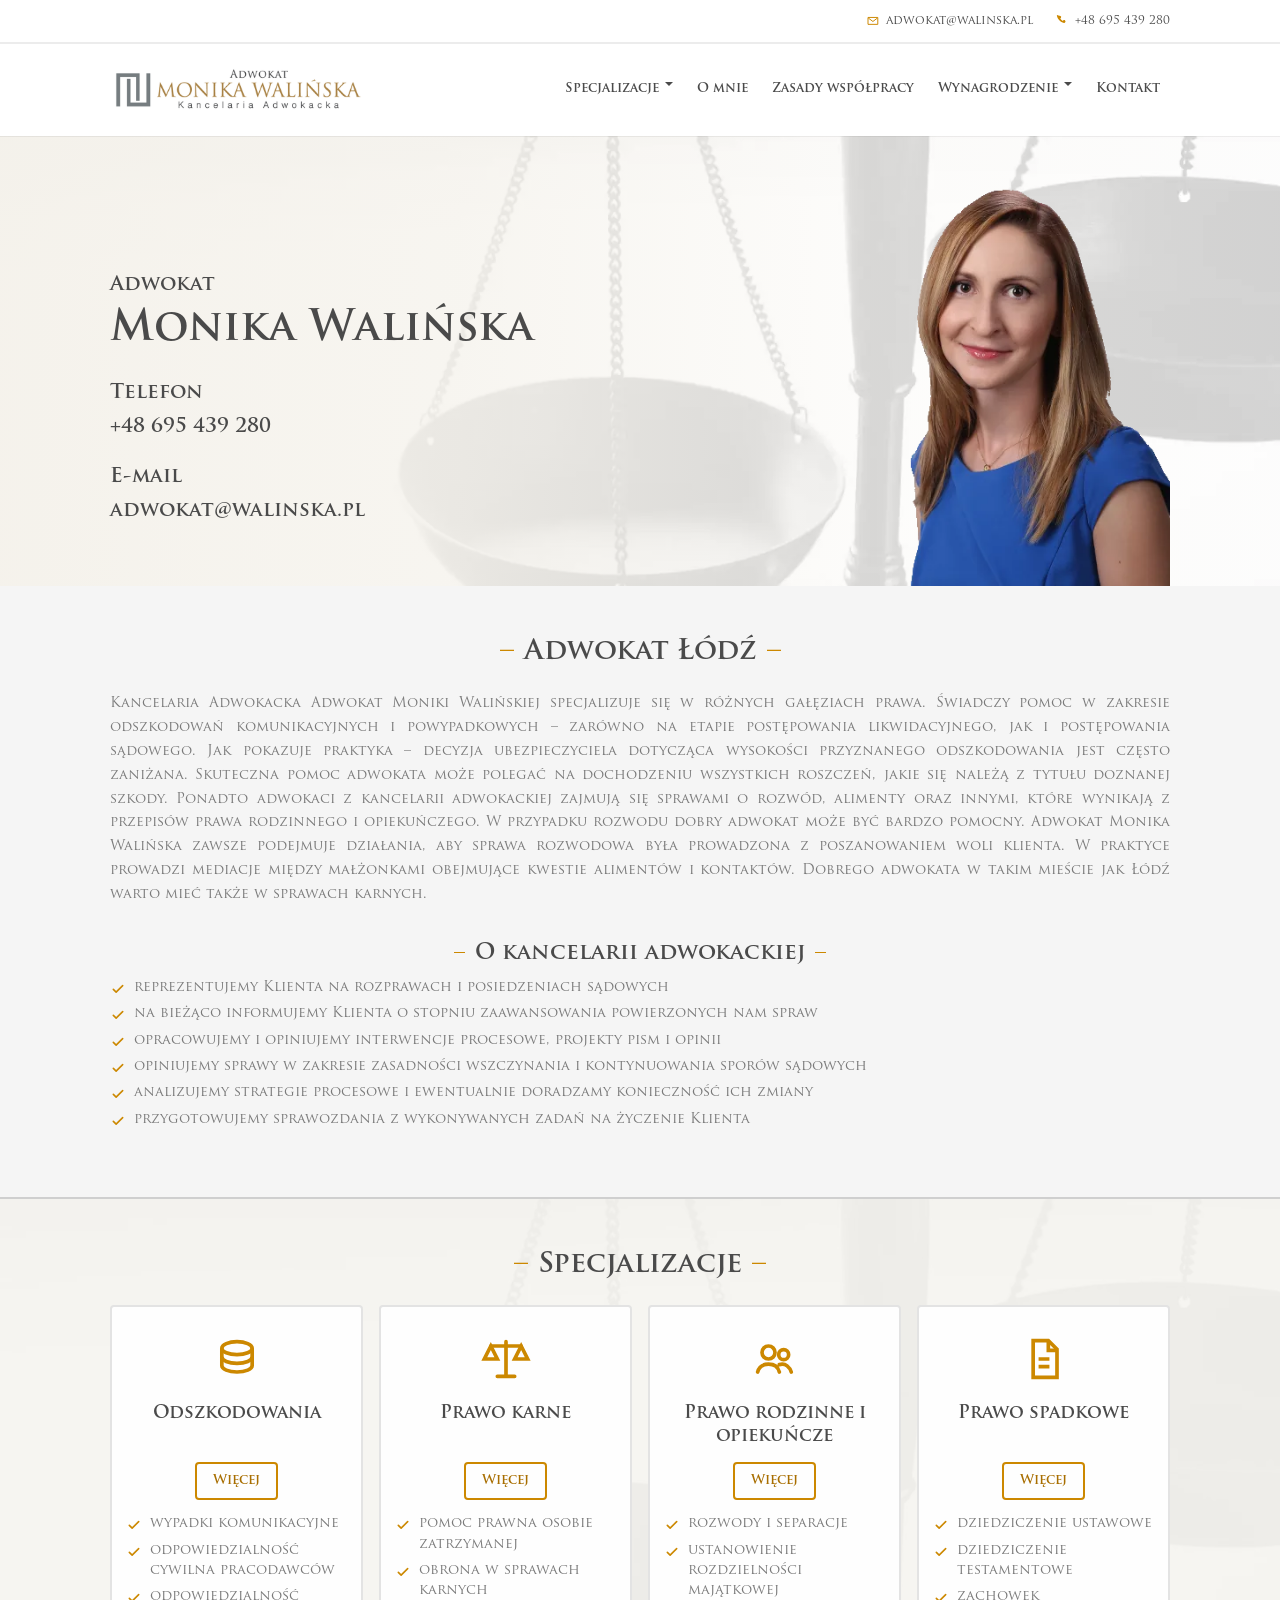
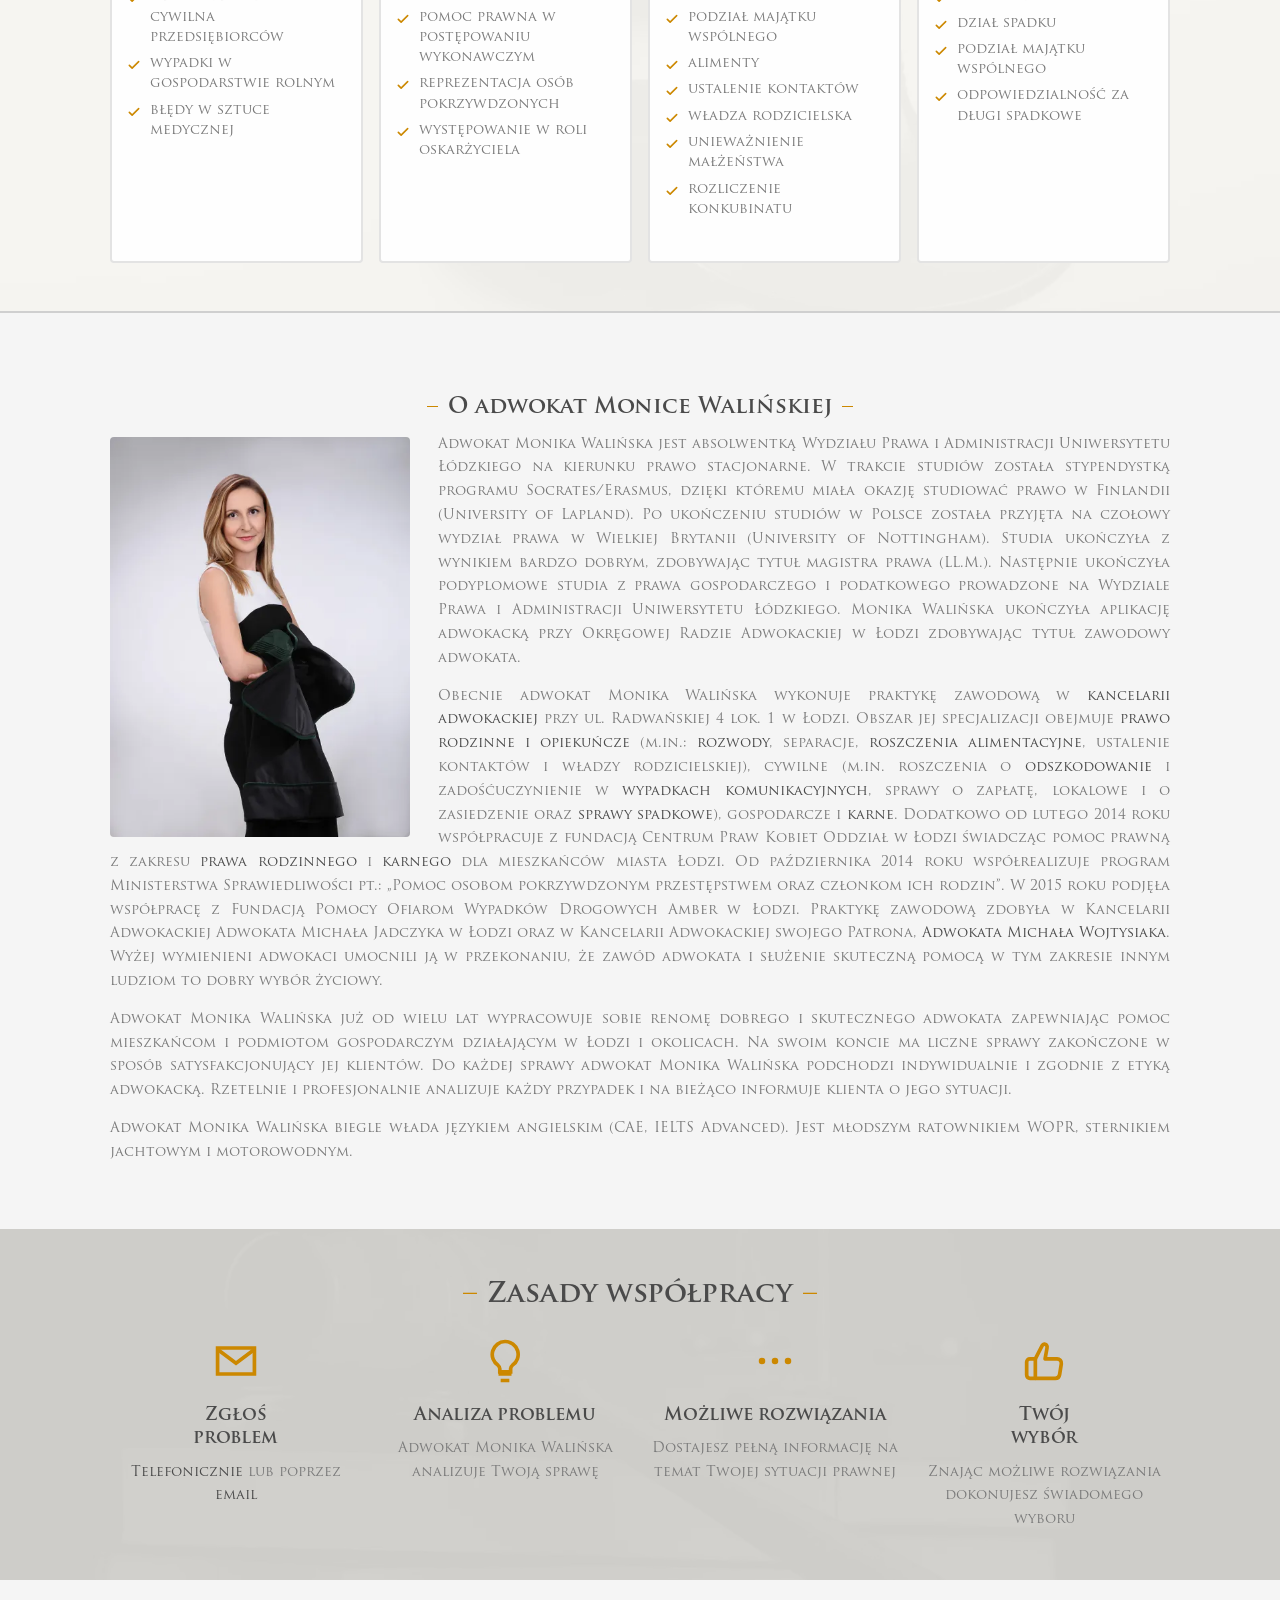
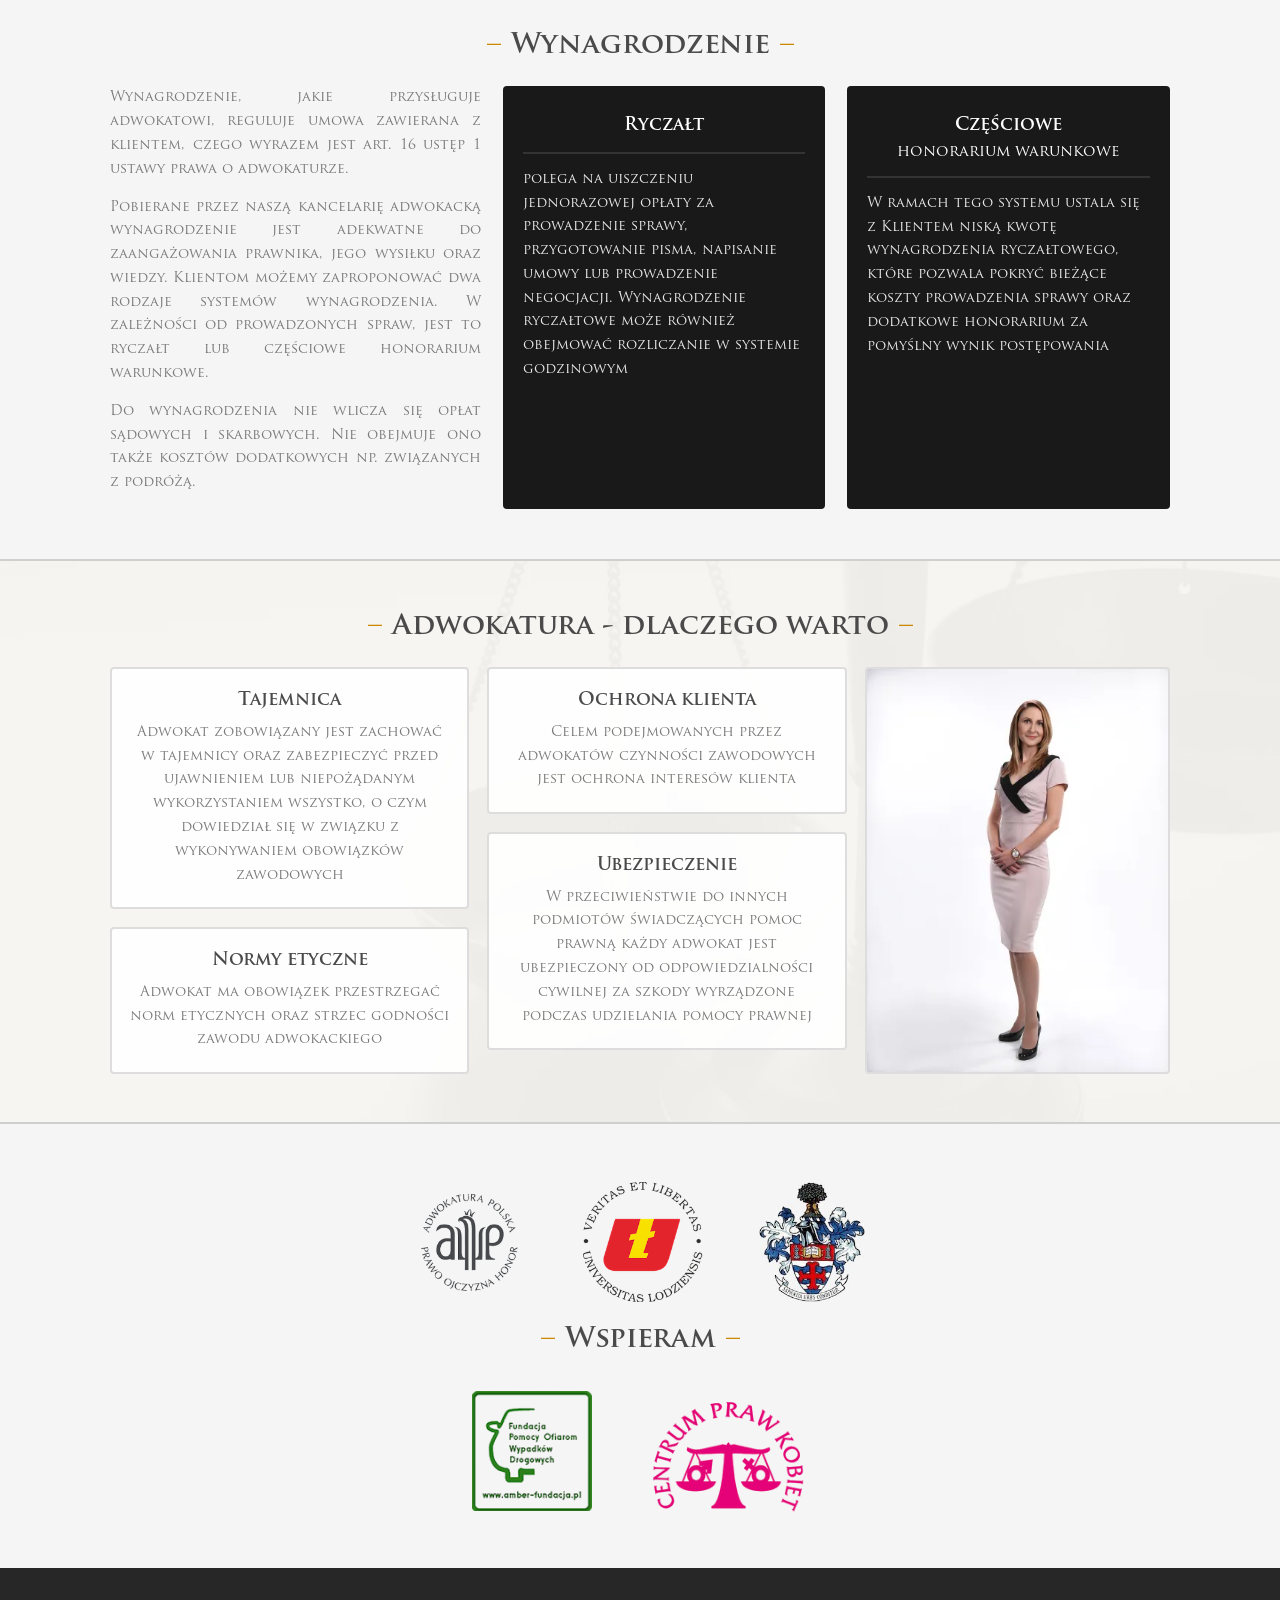
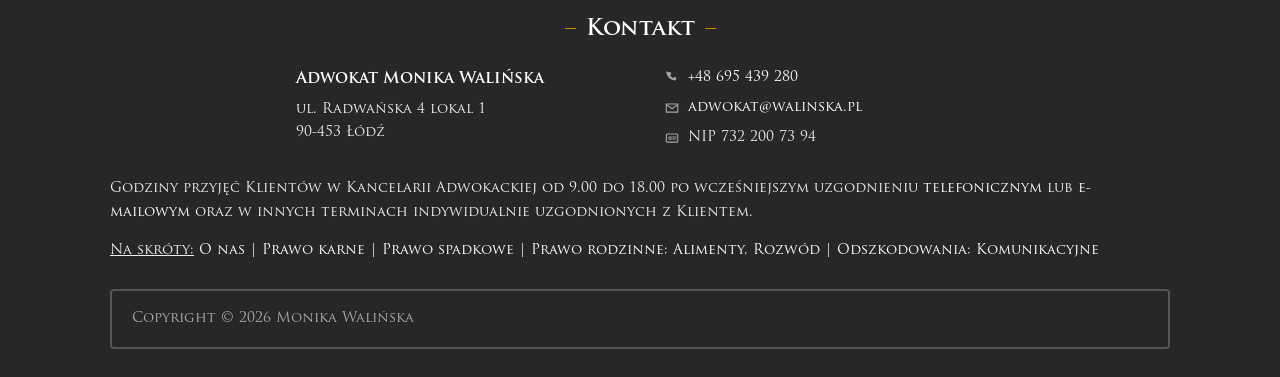
==== index.html @ 07137062 "Publish the poprawki preview with noindex. Copy the public site from kancelariaadwokacka.github.io@p" ====
<!DOCTYPE html>
<html lang="pl">
<head>
  <meta charset="utf-8">
  <meta name="viewport" content="width=device-width, initial-scale=1">
  <title>Kancelaria adwokacka, odszkodowania komunikacyjne, powypadkowe, prawo karne, rodzinne, rozwody | Adwokat Monika Walińska Łódź</title>
  <meta name="description" content="Jako skuteczny adwokat Monika Walińska prowadzi kancelarię adwokacką i odszkodowawczą w Łodzi. Pomaga firmom oraz osobom fizycznym przy sprawach spadkowych, alimentach i odszkodowaniach komunikacyjnych oraz powypadkowych. Nie są jej obce sprawy rozwodowe i prawo karne.">
  <meta name="robots" content="noindex">
  <link rel="canonical" href="https://adwokatwalinska.pl/">
  <link rel="icon" href="/favicon.ico" sizes="any">
  <link rel="icon" href="/images/favicon.png" type="image/png">
  <link rel="apple-touch-icon" href="/apple-touch-icon.png">
  <meta property="og:type" content="website">
  <meta property="og:locale" content="pl_PL">
  <meta property="og:site_name" content="Kancelaria Adwokacka Monika Walińska">
  <meta property="og:title" content="Kancelaria Adwokacka Monika Walińska">
  <meta property="og:description" content="Kancelaria adwokacka Moniki Walińskiej w Łodzi. Ul. Radwańska 4 lok. 1.">
  <meta property="og:url" content="https://adwokatwalinska.pl/">
  <meta property="og:image" content="https://adwokatwalinska.pl/images/og-image.jpg">
  <meta property="og:image:width" content="1200">
  <meta property="og:image:height" content="630">
  <meta property="og:image:alt" content="Adwokat Monika Walińska, Łódź">
  <meta name="twitter:card" content="summary_large_image">
  <meta name="twitter:title" content="Kancelaria Adwokacka Monika Walińska">
  <meta name="twitter:description" content="Kancelaria adwokacka Moniki Walińskiej w Łodzi. Ul. Radwańska 4 lok. 1.">
  <meta name="twitter:image" content="https://adwokatwalinska.pl/images/og-image.jpg">
  <meta name="twitter:image:alt" content="Adwokat Monika Walińska, Łódź">
  <link rel="stylesheet" href="/css/style.css">
  <meta name="google-site-verification" content="vQirmyAUzKBIM4DWhnLAm6wufHQBb4rJvE5ieYo9fHM">
  <script type="application/ld+json">
{
  "@context": "https://schema.org",
  "@type": "LegalService",
  "name": "Kancelaria Adwokacka Monika Walińska",
  "url": "https://adwokatwalinska.pl",
  "telephone": "+48 695 439 280",
  "email": "adwokat@walinska.pl",
  "address": {
    "@type": "PostalAddress",
    "streetAddress": "ul. Radwańska 4 lok. 1",
    "postalCode": "90-453",
    "addressLocality": "Łódź",
    "addressCountry": "PL"
  }
}
  </script>
</head>
<body>
<a class="skip" href="#tresc">Przejdź do treści</a>
    <header class="site-header">
      <div class="topbar">
        <div class="wrap topbar-inner">
          <a href="mailto:adwokat@walinska.pl"><svg class="icon" viewBox="0 0 24 24" aria-hidden="true" focusable="false"><path fill="none" stroke="currentColor" stroke-width="1.7" d="M3.5 6h17v12h-17z"/><path fill="none" stroke="currentColor" stroke-width="1.7" d="M4 7l8 6 8-6"/></svg><span>adwokat@walinska.pl</span></a>
          <a href="tel:+48695439280"><svg class="icon" viewBox="0 0 24 24" aria-hidden="true" focusable="false"><path fill="currentColor" d="M7.2 3.2c.3-.3.8-.4 1.2-.2l1.7.7c.4.2.6.6.6 1l-.3 1.8c0 .4-.3.7-.7.8l-.8.3a10 10 0 0 0 4.7 4.7l.3-.8c.1-.4.4-.7.8-.7l1.8-.3c.4 0 .8.2 1 .6l.7 1.7c.2.4.1.9-.2 1.2l-1.1 1.1c-.3.3-.8.5-1.3.4-6.2-1.2-11.1-6.1-12.3-12.3-.1-.5.1-1 .4-1.3z"/></svg><span>+48 695 439 280</span></a>
        </div>
      </div>
      <div class="head">
        <div class="wrap head-inner">
          <a class="logo" href="/" title="adwokatwalinska.pl"><img src="/images/kancelaria_logo.png" alt="Monika Walińska - Kancelaria Adwokacka" width="720" height="194" fetchpriority="high"></a>
          <button type="button" class="nav-toggle" aria-expanded="false" aria-controls="menu">Menu</button>
          <nav class="nav" id="menu" aria-label="Menu główne">
            <ul>
              <li class="has-sub">
                <a href="/#practice-areas">Specjalizacje</a>
                <button type="button" class="sub-toggle" aria-expanded="false" aria-label="Rozwiń menu: Specjalizacje"><span></span></button>
                <ul>
                  <li><a href="/prawo-rodzinne-opiekuncze/">Prawo rodzinne i opiekuńcze</a></li>
                  <li><a href="/prawo-karne/">Prawo karne</a></li>
                  <li><a href="/prawo-spadkowe/">Prawo spadkowe</a></li>
                  <li class="has-sub">
                    <a href="/odszkodowania/">Odszkodowania</a>
                    <button type="button" class="sub-toggle" aria-expanded="false" aria-label="Rozwiń menu: Odszkodowania"><span></span></button>
                    <ul>
                      <li><a href="/odszkodowania/komunikacyjne-powypadkowe/">Komunikacyjne</a></li>
                    </ul>
                  </li>
                </ul>
              </li>
              <li><a href="/#about-me">O mnie</a></li>
              <li><a href="/#steps">Zasady współpracy</a></li>
              <li class="has-sub">
                <a href="/#salary">Wynagrodzenie</a>
                <button type="button" class="sub-toggle" aria-expanded="false" aria-label="Rozwiń menu: Wynagrodzenie"><span></span></button>
                <ul>
                  <li><a href="/cennik/">Cennik</a></li>
                </ul>
              </li>
              <li><a href="#footer">Kontakt</a></li>
            </ul>
          </nav>
        </div>
      </div>
    </header>

  <main id="tresc">
    <section class="hero" aria-label="Adwokat Monika Walińska">
      <div class="wrap hero-inner">
        <div class="hero-copy">
          <p class="hero-role">Adwokat</p>
          <p class="hero-name">Monika Walińska</p>
          <p class="hero-label">Telefon</p>
          <p class="hero-value"><a href="tel:+48695439280">+48 695 439 280</a></p>
          <p class="hero-label">E-mail</p>
          <p class="hero-value"><a href="mailto:adwokat@walinska.pl">adwokat@walinska.pl</a></p>
        </div>
        <img src="/images/monika-hero.webp" alt="Monika Walińska Adwokat" width="363" height="485" class="hero-photo" fetchpriority="high">
      </div>
    </section>

    <section class="block">
      <div class="wrap prose">
        <h1 class="section-title">Adwokat Łódź</h1>
        <p>Kancelaria Adwokacka Adwokat Moniki Walińskiej specjalizuje się w różnych gałęziach prawa. Świadczy pomoc w zakresie odszkodowań komunikacyjnych i powypadkowych – zarówno na etapie postępowania likwidacyjnego, jak i postępowania sądowego. Jak pokazuje praktyka – decyzja ubezpieczyciela dotycząca wysokości przyznanego odszkodowania jest często zaniżana. Skuteczna pomoc adwokata może polegać na dochodzeniu wszystkich roszczeń, jakie się należą z tytułu doznanej szkody. Ponadto adwokaci z kancelarii adwokackiej zajmują się sprawami o rozwód, alimenty oraz innymi, które wynikają z przepisów prawa rodzinnego i opiekuńczego. W przypadku rozwodu dobry adwokat może być bardzo pomocny. Adwokat Monika Walińska zawsze podejmuje działania, aby sprawa rozwodowa była prowadzona z poszanowaniem woli klienta. W praktyce prowadzi mediacje między małżonkami obejmujące kwestie alimentów i kontaktów. Dobrego adwokata w takim mieście jak Łódź warto mieć także w sprawach karnych.</p>
        <h2 class="section-title"><a href="/o-kancelarii/">O kancelarii adwokackiej</a></h2>
        <ul class="ticks">
            <li><svg class="icon" viewBox="0 0 24 24" aria-hidden="true" focusable="false"><path fill="none" stroke="currentColor" stroke-width="2.4" stroke-linecap="round" stroke-linejoin="round" d="M5 12.5l4.2 4.2L19 7"/></svg><span>reprezentujemy Klienta na rozprawach i posiedzeniach sądowych</span></li>
            <li><svg class="icon" viewBox="0 0 24 24" aria-hidden="true" focusable="false"><path fill="none" stroke="currentColor" stroke-width="2.4" stroke-linecap="round" stroke-linejoin="round" d="M5 12.5l4.2 4.2L19 7"/></svg><span>na bieżąco informujemy Klienta o stopniu zaawansowania powierzonych nam spraw</span></li>
            <li><svg class="icon" viewBox="0 0 24 24" aria-hidden="true" focusable="false"><path fill="none" stroke="currentColor" stroke-width="2.4" stroke-linecap="round" stroke-linejoin="round" d="M5 12.5l4.2 4.2L19 7"/></svg><span>opracowujemy i opiniujemy interwencje procesowe, projekty pism i opinii</span></li>
            <li><svg class="icon" viewBox="0 0 24 24" aria-hidden="true" focusable="false"><path fill="none" stroke="currentColor" stroke-width="2.4" stroke-linecap="round" stroke-linejoin="round" d="M5 12.5l4.2 4.2L19 7"/></svg><span>opiniujemy sprawy w zakresie zasadności wszczynania i kontynuowania sporów sądowych</span></li>
            <li><svg class="icon" viewBox="0 0 24 24" aria-hidden="true" focusable="false"><path fill="none" stroke="currentColor" stroke-width="2.4" stroke-linecap="round" stroke-linejoin="round" d="M5 12.5l4.2 4.2L19 7"/></svg><span>analizujemy strategie procesowe i ewentualnie doradzamy konieczność ich zmiany</span></li>
            <li><svg class="icon" viewBox="0 0 24 24" aria-hidden="true" focusable="false"><path fill="none" stroke="currentColor" stroke-width="2.4" stroke-linecap="round" stroke-linejoin="round" d="M5 12.5l4.2 4.2L19 7"/></svg><span>przygotowujemy sprawozdania z wykonywanych zadań na życzenie Klienta</span></li>
          </ul>
      </div>
    </section>

    <section class="band band-specs" id="practice-areas">
      <div class="wrap">
        <h2 class="section-title">Specjalizacje</h2>
        <div class="specs">
          <article class="spec">
            <a href="/odszkodowania/"><svg class="icon icon-lg" viewBox="0 0 24 24" aria-hidden="true" focusable="false"><ellipse cx="12" cy="7" rx="7" ry="3" fill="none" stroke="currentColor" stroke-width="1.7"/><path fill="none" stroke="currentColor" stroke-width="1.7" d="M5 7v4c0 1.7 3.1 3 7 3s7-1.3 7-3V7"/><path fill="none" stroke="currentColor" stroke-width="1.7" d="M5 11v4c0 1.7 3.1 3 7 3s7-1.3 7-3v-4"/></svg></a>
            <h3>Odszkodowania</h3>
            <a class="more" href="/odszkodowania/">Więcej</a>
            <ul class="ticks">
            <li><svg class="icon" viewBox="0 0 24 24" aria-hidden="true" focusable="false"><path fill="none" stroke="currentColor" stroke-width="2.4" stroke-linecap="round" stroke-linejoin="round" d="M5 12.5l4.2 4.2L19 7"/></svg><span>wypadki komunikacyjne</span></li>
            <li><svg class="icon" viewBox="0 0 24 24" aria-hidden="true" focusable="false"><path fill="none" stroke="currentColor" stroke-width="2.4" stroke-linecap="round" stroke-linejoin="round" d="M5 12.5l4.2 4.2L19 7"/></svg><span>odpowiedzialność cywilna pracodawców</span></li>
            <li><svg class="icon" viewBox="0 0 24 24" aria-hidden="true" focusable="false"><path fill="none" stroke="currentColor" stroke-width="2.4" stroke-linecap="round" stroke-linejoin="round" d="M5 12.5l4.2 4.2L19 7"/></svg><span>odpowiedzialność cywilna przedsiębiorców</span></li>
            <li><svg class="icon" viewBox="0 0 24 24" aria-hidden="true" focusable="false"><path fill="none" stroke="currentColor" stroke-width="2.4" stroke-linecap="round" stroke-linejoin="round" d="M5 12.5l4.2 4.2L19 7"/></svg><span>wypadki w gospodarstwie rolnym</span></li>
            <li><svg class="icon" viewBox="0 0 24 24" aria-hidden="true" focusable="false"><path fill="none" stroke="currentColor" stroke-width="2.4" stroke-linecap="round" stroke-linejoin="round" d="M5 12.5l4.2 4.2L19 7"/></svg><span>błędy w sztuce medycznej</span></li>
          </ul>
          </article>
          <article class="spec">
            <a href="/prawo-karne/"><svg class="icon icon-lg" viewBox="0 0 24 24" aria-hidden="true" focusable="false"><path fill="none" stroke="currentColor" stroke-width="1.7" stroke-linecap="round" d="M12 4v16M8 20h8M12 6h7M12 6H5"/><path fill="none" stroke="currentColor" stroke-width="1.7" d="M5 6l-3 6h6zM19 6l-3 6h6z"/></svg></a>
            <h3>Prawo karne</h3>
            <a class="more" href="/prawo-karne/">Więcej</a>
            <ul class="ticks">
            <li><svg class="icon" viewBox="0 0 24 24" aria-hidden="true" focusable="false"><path fill="none" stroke="currentColor" stroke-width="2.4" stroke-linecap="round" stroke-linejoin="round" d="M5 12.5l4.2 4.2L19 7"/></svg><span>pomoc prawna osobie zatrzymanej</span></li>
            <li><svg class="icon" viewBox="0 0 24 24" aria-hidden="true" focusable="false"><path fill="none" stroke="currentColor" stroke-width="2.4" stroke-linecap="round" stroke-linejoin="round" d="M5 12.5l4.2 4.2L19 7"/></svg><span>obrona w sprawach karnych</span></li>
            <li><svg class="icon" viewBox="0 0 24 24" aria-hidden="true" focusable="false"><path fill="none" stroke="currentColor" stroke-width="2.4" stroke-linecap="round" stroke-linejoin="round" d="M5 12.5l4.2 4.2L19 7"/></svg><span>pomoc prawna w postępowaniu wykonawczym</span></li>
            <li><svg class="icon" viewBox="0 0 24 24" aria-hidden="true" focusable="false"><path fill="none" stroke="currentColor" stroke-width="2.4" stroke-linecap="round" stroke-linejoin="round" d="M5 12.5l4.2 4.2L19 7"/></svg><span>reprezentacja osób pokrzywdzonych</span></li>
            <li><svg class="icon" viewBox="0 0 24 24" aria-hidden="true" focusable="false"><path fill="none" stroke="currentColor" stroke-width="2.4" stroke-linecap="round" stroke-linejoin="round" d="M5 12.5l4.2 4.2L19 7"/></svg><span>występowanie w roli oskarżyciela</span></li>
          </ul>
          </article>
          <article class="spec">
            <a href="/prawo-rodzinne-opiekuncze/"><svg class="icon icon-lg" viewBox="0 0 24 24" aria-hidden="true" focusable="false"><circle cx="9" cy="9" r="3" fill="none" stroke="currentColor" stroke-width="1.7"/><circle cx="16" cy="10" r="2.3" fill="none" stroke="currentColor" stroke-width="1.7"/><path fill="none" stroke="currentColor" stroke-width="1.7" stroke-linecap="round" d="M4 18c.6-2.4 2.5-3.6 5-3.6s4.4 1.2 5 3.6M14 14.6c1.3-.4 2.6-.2 3.6.6 1 .8 1.6 1.8 1.9 2.8"/></svg></a>
            <h3>Prawo rodzinne i opiekuńcze</h3>
            <a class="more" href="/prawo-rodzinne-opiekuncze/">Więcej</a>
            <ul class="ticks">
            <li><svg class="icon" viewBox="0 0 24 24" aria-hidden="true" focusable="false"><path fill="none" stroke="currentColor" stroke-width="2.4" stroke-linecap="round" stroke-linejoin="round" d="M5 12.5l4.2 4.2L19 7"/></svg><span>rozwody i separacje</span></li>
            <li><svg class="icon" viewBox="0 0 24 24" aria-hidden="true" focusable="false"><path fill="none" stroke="currentColor" stroke-width="2.4" stroke-linecap="round" stroke-linejoin="round" d="M5 12.5l4.2 4.2L19 7"/></svg><span>ustanowienie rozdzielności majątkowej</span></li>
            <li><svg class="icon" viewBox="0 0 24 24" aria-hidden="true" focusable="false"><path fill="none" stroke="currentColor" stroke-width="2.4" stroke-linecap="round" stroke-linejoin="round" d="M5 12.5l4.2 4.2L19 7"/></svg><span>podział majątku wspólnego</span></li>
            <li><svg class="icon" viewBox="0 0 24 24" aria-hidden="true" focusable="false"><path fill="none" stroke="currentColor" stroke-width="2.4" stroke-linecap="round" stroke-linejoin="round" d="M5 12.5l4.2 4.2L19 7"/></svg><span>alimenty</span></li>
            <li><svg class="icon" viewBox="0 0 24 24" aria-hidden="true" focusable="false"><path fill="none" stroke="currentColor" stroke-width="2.4" stroke-linecap="round" stroke-linejoin="round" d="M5 12.5l4.2 4.2L19 7"/></svg><span>ustalenie kontaktów</span></li>
            <li><svg class="icon" viewBox="0 0 24 24" aria-hidden="true" focusable="false"><path fill="none" stroke="currentColor" stroke-width="2.4" stroke-linecap="round" stroke-linejoin="round" d="M5 12.5l4.2 4.2L19 7"/></svg><span>władza rodzicielska</span></li>
            <li><svg class="icon" viewBox="0 0 24 24" aria-hidden="true" focusable="false"><path fill="none" stroke="currentColor" stroke-width="2.4" stroke-linecap="round" stroke-linejoin="round" d="M5 12.5l4.2 4.2L19 7"/></svg><span>unieważnienie małżeństwa</span></li>
            <li><svg class="icon" viewBox="0 0 24 24" aria-hidden="true" focusable="false"><path fill="none" stroke="currentColor" stroke-width="2.4" stroke-linecap="round" stroke-linejoin="round" d="M5 12.5l4.2 4.2L19 7"/></svg><span>rozliczenie konkubinatu</span></li>
          </ul>
          </article>
          <article class="spec">
            <a href="/prawo-spadkowe/"><svg class="icon icon-lg" viewBox="0 0 24 24" aria-hidden="true" focusable="false"><path fill="none" stroke="currentColor" stroke-width="1.7" d="M7 3.5h7l4 4V20.5H7z"/><path fill="none" stroke="currentColor" stroke-width="1.7" d="M14 3.5V8h4M9.5 12h5M9.5 15.5h5"/></svg></a>
            <h3>Prawo spadkowe</h3>
            <a class="more" href="/prawo-spadkowe/">Więcej</a>
            <ul class="ticks">
            <li><svg class="icon" viewBox="0 0 24 24" aria-hidden="true" focusable="false"><path fill="none" stroke="currentColor" stroke-width="2.4" stroke-linecap="round" stroke-linejoin="round" d="M5 12.5l4.2 4.2L19 7"/></svg><span>dziedziczenie ustawowe</span></li>
            <li><svg class="icon" viewBox="0 0 24 24" aria-hidden="true" focusable="false"><path fill="none" stroke="currentColor" stroke-width="2.4" stroke-linecap="round" stroke-linejoin="round" d="M5 12.5l4.2 4.2L19 7"/></svg><span>dziedziczenie testamentowe</span></li>
            <li><svg class="icon" viewBox="0 0 24 24" aria-hidden="true" focusable="false"><path fill="none" stroke="currentColor" stroke-width="2.4" stroke-linecap="round" stroke-linejoin="round" d="M5 12.5l4.2 4.2L19 7"/></svg><span>zachowek</span></li>
            <li><svg class="icon" viewBox="0 0 24 24" aria-hidden="true" focusable="false"><path fill="none" stroke="currentColor" stroke-width="2.4" stroke-linecap="round" stroke-linejoin="round" d="M5 12.5l4.2 4.2L19 7"/></svg><span>dział spadku</span></li>
            <li><svg class="icon" viewBox="0 0 24 24" aria-hidden="true" focusable="false"><path fill="none" stroke="currentColor" stroke-width="2.4" stroke-linecap="round" stroke-linejoin="round" d="M5 12.5l4.2 4.2L19 7"/></svg><span>podział majątku wspólnego</span></li>
            <li><svg class="icon" viewBox="0 0 24 24" aria-hidden="true" focusable="false"><path fill="none" stroke="currentColor" stroke-width="2.4" stroke-linecap="round" stroke-linejoin="round" d="M5 12.5l4.2 4.2L19 7"/></svg><span>odpowiedzialność za długi spadkowe</span></li>
          </ul>
          </article>
        </div>
      </div>
    </section>

    <section class="block" id="about-me">
      <div class="wrap about prose">
        <h2 class="section-title">O adwokat Monice Walińskiej</h2>
        <img src="/images/monika-toga.webp" alt="Monika Walińska adwokat" width="449" height="600" class="about-photo" decoding="async" loading="lazy">
        <p>Adwokat Monika Walińska jest absolwentką Wydziału Prawa i Administracji Uniwersytetu Łódzkiego na kierunku prawo stacjonarne. W trakcie studiów została stypendystką programu Socrates/Erasmus, dzięki któremu miała okazję studiować prawo w Finlandii (University of Lapland). Po ukończeniu studiów w Polsce została przyjęta na czołowy wydział prawa w Wielkiej Brytanii (University of Nottingham). Studia ukończyła z wynikiem bardzo dobrym, zdobywając tytuł magistra prawa (LL.M.). Następnie ukończyła podyplomowe studia z prawa gospodarczego i podatkowego prowadzone na Wydziale Prawa i Administracji Uniwersytetu Łódzkiego. Monika Walińska ukończyła aplikację adwokacką przy Okręgowej Radzie Adwokackiej w Łodzi zdobywając tytuł zawodowy adwokata.</p>
        <p>Obecnie adwokat Monika Walińska wykonuje praktykę zawodową w <a href="/o-kancelarii/">kancelarii adwokackiej</a> przy ul. Radwańskiej 4 lok. 1 w Łodzi. Obszar jej specjalizacji obejmuje <a href="/prawo-rodzinne-opiekuncze/">prawo rodzinne i opiekuńcze</a> (m.in.: <a href="/prawo-rodzinne-opiekuncze/rozwod/">rozwody</a>, separacje, <a href="/prawo-rodzinne-opiekuncze/alimenty/">roszczenia alimentacyjne</a>, ustalenie kontaktów i władzy rodzicielskiej), cywilne (m.in. roszczenia o <a href="/odszkodowania/">odszkodowanie</a> i zadośćuczynienie w <a href="/odszkodowania/komunikacyjne-powypadkowe/">wypadkach komunikacyjnych</a>, sprawy o zapłatę, lokalowe i o zasiedzenie oraz <a href="/prawo-spadkowe/">sprawy spadkowe</a>), gospodarcze i <a href="/prawo-karne/">karne</a>. Dodatkowo od lutego 2014 roku współpracuje z fundacją Centrum Praw Kobiet Oddział w Łodzi świadcząc pomoc prawną z zakresu <a href="/prawo-rodzinne-opiekuncze/">prawa rodzinnego</a> i <a href="/prawo-karne/">karnego</a> dla mieszkańców miasta Łodzi. Od października 2014 roku współrealizuje program Ministerstwa Sprawiedliwości pt.: „Pomoc osobom pokrzywdzonym przestępstwem oraz członkom ich rodzin”. W 2015 roku podjęła współpracę z Fundacją Pomocy Ofiarom Wypadków Drogowych Amber w Łodzi. Praktykę zawodową zdobyła w Kancelarii Adwokackiej Adwokata Michała Jadczyka w Łodzi oraz w Kancelarii Adwokackiej swojego Patrona, <a href="https://mecenas.org.pl/" target="_blank" rel="nofollow noopener noreferrer">Adwokata Michała Wojtysiaka</a>. Wyżej wymienieni adwokaci umocnili ją w przekonaniu, że zawód adwokata i służenie skuteczną pomocą w tym zakresie innym ludziom to dobry wybór życiowy.</p>
        <p>Adwokat Monika Walińska już od wielu lat wypracowuje sobie renomę dobrego i skutecznego adwokata zapewniając pomoc mieszkańcom i podmiotom gospodarczym działającym w Łodzi i okolicach. Na swoim koncie ma liczne sprawy zakończone w sposób satysfakcjonujący jej klientów. Do każdej sprawy adwokat Monika Walińska podchodzi indywidualnie i zgodnie z etyką adwokacką. Rzetelnie i profesjonalnie analizuje każdy przypadek i na bieżąco informuje klienta o jego sytuacji.</p>
        <p>Adwokat Monika Walińska biegle włada językiem angielskim (CAE, IELTS Advanced). Jest młodszym ratownikiem WOPR, sternikiem jachtowym i motorowodnym.</p>
      </div>
    </section>

    <section class="band band-steps" id="steps">
      <div class="wrap">
        <h2 class="section-title">Zasady współpracy</h2>
        <div class="steps">
          <article>
            <svg class="icon icon-lg" viewBox="0 0 24 24" aria-hidden="true" focusable="false"><path fill="none" stroke="currentColor" stroke-width="1.7" d="M3.5 6h17v12h-17z"/><path fill="none" stroke="currentColor" stroke-width="1.7" d="M4 7l8 6 8-6"/></svg>
            <h3>Zgłoś<br>problem</h3>
            <p><a href="tel:+48695439280">Telefonicznie</a> lub poprzez <a href="mailto:adwokat@walinska.pl">email</a></p>
          </article>
          <article>
            <svg class="icon icon-lg" viewBox="0 0 24 24" aria-hidden="true" focusable="false"><path fill="none" stroke="currentColor" stroke-width="1.7" d="M9 18h6M10 21h4"/><path fill="none" stroke="currentColor" stroke-width="1.7" d="M12 3a6 6 0 0 0-3.2 11c.5.4.8 1 .8 1.6V17h5v-1.4c0-.6.3-1.2.8-1.6A6 6 0 0 0 12 3z"/></svg>
            <h3>Analiza problemu</h3>
            <p>Adwokat Monika Walińska analizuje Twoją sprawę</p>
          </article>
          <article>
            <svg class="icon icon-lg" viewBox="0 0 24 24" aria-hidden="true" focusable="false"><circle cx="6" cy="12" r="1.5" fill="currentColor"/><circle cx="12" cy="12" r="1.5" fill="currentColor"/><circle cx="18" cy="12" r="1.5" fill="currentColor"/></svg>
            <h3>Możliwe rozwiązania</h3>
            <p>Dostajesz pełną informację na temat Twojej sytuacji prawnej</p>
          </article>
          <article>
            <svg class="icon icon-lg" viewBox="0 0 24 24" aria-hidden="true" focusable="false"><path fill="none" stroke="currentColor" stroke-width="1.7" stroke-linejoin="round" d="M8 11V20H5.5A1.5 1.5 0 0 1 4 18.5v-6A1.5 1.5 0 0 1 5.5 11H8z"/><path fill="none" stroke="currentColor" stroke-width="1.7" stroke-linejoin="round" d="M8 11l3.2-6.2c.4-.7 1.4-.8 1.9-.2.3.4.4.9.3 1.4L12.5 11H18a2 2 0 0 1 2 2.3l-.8 5A2 2 0 0 1 17.2 20H8"/></svg>
            <h3>Twój<br>wybór</h3>
            <p>Znając możliwe rozwiązania dokonujesz świadomego wyboru</p>
          </article>
        </div>
      </div>
    </section>

    <section class="block" id="salary">
      <div class="wrap">
        <h2 class="section-title">Wynagrodzenie</h2>
        <div class="fees">
          <div class="prose">
            <p>Wynagrodzenie, jakie przysługuje adwokatowi, reguluje umowa zawierana z klientem, czego wyrazem jest art. 16 ustęp 1 ustawy prawa o adwokaturze.</p>
            <p>Pobierane przez naszą kancelarię adwokacką wynagrodzenie jest adekwatne do zaangażowania prawnika, jego wysiłku oraz wiedzy. Klientom możemy zaproponować dwa rodzaje systemów wynagrodzenia. W zależności od prowadzonych spraw, jest to ryczałt lub częściowe honorarium warunkowe.</p>
            <p>Do wynagrodzenia nie wlicza się opłat sądowych i skarbowych. Nie obejmuje ono także kosztów dodatkowych np. związanych z podróżą.</p>
          </div>
          <article class="price">
            <h3>Ryczałt</h3>
            <p>polega na uiszczeniu jednorazowej opłaty za prowadzenie sprawy, przygotowanie pisma, napisanie umowy lub prowadzenie negocjacji. Wynagrodzenie ryczałtowe może również obejmować rozliczanie w systemie godzinowym</p>
          </article>
          <article class="price">
            <h3>Częściowe<span>honorarium warunkowe</span></h3>
            <p>W ramach tego systemu ustala się z Klientem niską kwotę wynagrodzenia ryczałtowego, które pozwala pokryć bieżące koszty prowadzenia sprawy oraz dodatkowe honorarium za pomyślny wynik postępowania</p>
          </article>
        </div>
      </div>
    </section>

    <section class="band band-ethics" id="adwokatura">
      <div class="wrap">
        <h2 class="section-title">Adwokatura - dlaczego warto</h2>
        <div class="ethics">
          <div class="ethics-col">
            <article class="service">
              <h3>Tajemnica</h3>
              <p>Adwokat zobowiązany jest zachować w tajemnicy oraz zabezpieczyć przed ujawnieniem lub niepożądanym wykorzystaniem wszystko, o czym dowiedział się w związku z wykonywaniem obowiązków zawodowych</p>
            </article>
            <article class="service">
              <h3>Normy etyczne</h3>
              <p>Adwokat ma obowiązek przestrzegać norm etycznych oraz strzec godności zawodu adwokackiego</p>
            </article>
          </div>
          <div class="ethics-col">
            <article class="service">
              <h3>Ochrona klienta</h3>
              <p>Celem podejmowanych przez adwokatów czynności zawodowych jest ochrona interesów klienta</p>
            </article>
            <article class="service">
              <h3>Ubezpieczenie</h3>
              <p>W przeciwieństwie do innych podmiotów świadczących pomoc prawną każdy adwokat jest ubezpieczony od odpowiedzialności cywilnej za szkody wyrządzone podczas udzielania pomocy prawnej</p>
            </article>
          </div>
          <img src="/images/monika-portrait.webp" alt="Monika Walińska adwokat" width="407" height="544" class="ethics-photo" decoding="async" loading="lazy">
        </div>
      </div>
    </section>

    <section class="block">
      <div class="wrap">
        <div class="logo-row">
          <img src="/images/adwokatura_logo.png" alt="Adwokatura" width="187" height="200" decoding="async" loading="lazy">
          <img src="/images/ul_logo.png" alt="Uniwersytet Łódzki" width="200" height="200" decoding="async" loading="lazy">
          <img src="/images/nottingham_coat_of_arms.jpg" alt="University of Nottingham" width="177" height="200" decoding="async" loading="lazy">
        </div>
        <h2 class="section-title">Wspieram</h2>
        <div class="support-row">
          <a href="https://www.amber-fundacja.pl/" target="_blank" rel="nofollow noopener noreferrer"><img src="/images/amber_fundacja.png" alt="Fundacja Amber" width="136" height="135" decoding="async" loading="lazy"></a>
          <img src="/images/cpk.png" alt="Centrum Praw Kobiet" width="180" height="135" decoding="async" loading="lazy">
        </div>
      </div>
    </section>
  </main>
<footer id="footer">
      <div class="wrap">
        <h2 class="section-title">Kontakt</h2>
        <div class="contact">
          <div>
            <p class="contact-name">Adwokat Monika Walińska</p>
            <address>
              ul. Radwańska 4 lokal 1<br>
              90-453 Łódź
            </address>
          </div>
          <ul class="contact-list">
            <li><svg class="icon" viewBox="0 0 24 24" aria-hidden="true" focusable="false"><path fill="currentColor" d="M7.2 3.2c.3-.3.8-.4 1.2-.2l1.7.7c.4.2.6.6.6 1l-.3 1.8c0 .4-.3.7-.7.8l-.8.3a10 10 0 0 0 4.7 4.7l.3-.8c.1-.4.4-.7.8-.7l1.8-.3c.4 0 .8.2 1 .6l.7 1.7c.2.4.1.9-.2 1.2l-1.1 1.1c-.3.3-.8.5-1.3.4-6.2-1.2-11.1-6.1-12.3-12.3-.1-.5.1-1 .4-1.3z"/></svg><a href="tel:+48695439280">+48 695 439 280</a></li>
            <li><svg class="icon" viewBox="0 0 24 24" aria-hidden="true" focusable="false"><path fill="none" stroke="currentColor" stroke-width="1.7" d="M3.5 6h17v12h-17z"/><path fill="none" stroke="currentColor" stroke-width="1.7" d="M4 7l8 6 8-6"/></svg><a href="mailto:adwokat@walinska.pl">adwokat@walinska.pl</a></li>
            <li><svg class="icon" viewBox="0 0 24 24" aria-hidden="true" focusable="false"><rect x="3.5" y="6" width="17" height="12" rx="1.5" fill="none" stroke="currentColor" stroke-width="1.7"/><circle cx="9" cy="12" r="2" fill="none" stroke="currentColor" stroke-width="1.5"/><path fill="none" stroke="currentColor" stroke-width="1.5" stroke-linecap="round" d="M13 10.5h5M13 13.5h4"/></svg><span>NIP 732 200 73 94</span></li>
          </ul>
        </div>
        <p class="hours">Godziny przyjęć Klientów w Kancelarii Adwokackiej od 9.00 do 18.00 po wcześniejszym uzgodnieniu <a href="tel:+48695439280">telefonicznym</a> lub <a href="mailto:adwokat@walinska.pl">e-mailowym</a> oraz w innych terminach indywidualnie uzgodnionych z Klientem.</p>
        <p class="shortcuts"><span class="shortcuts-label">Na skróty:</span> <a href="/o-kancelarii/">O nas</a> | <a href="/prawo-karne/">Prawo karne</a> | <a href="/prawo-spadkowe/">Prawo spadkowe</a> | <a href="/prawo-rodzinne-opiekuncze/">Prawo rodzinne</a>: <a href="/prawo-rodzinne-opiekuncze/alimenty/">Alimenty</a>, <a href="/prawo-rodzinne-opiekuncze/rozwod/">Rozwód</a> | <a href="/odszkodowania/">Odszkodowania</a>: <a href="/odszkodowania/komunikacyjne-powypadkowe/">Komunikacyjne</a></p>
        <p class="copyright">Copyright © 2026 Monika Walińska</p>
      </div>
    </footer>
  <script src="/js/site.js"></script>
</body>
</html>
---- css/style.css ----
@font-face {
  font-family: TrajanPro;
  src: url("../fonts/TrajanPro-Regular.otf") format("opentype");
  font-weight: 400;
  font-style: normal;
  font-display: swap;
}

@font-face {
  font-family: TrajanPro;
  src: url("../fonts/TrajanPro-Bold.otf") format("opentype");
  font-weight: 700;
  font-style: normal;
  font-display: swap;
}

:root {
  --ink: #4a4a4a;
  --muted: #7a7a7a;
  --gold: #cc8800;
  --gold-deep: #a86e00;
  --footer: #272727;
  --card: #191919;
  --line: #e4e4e4;
  --paper: #f5f5f5;
  --wrap: 1060px;
  --header: 86px;
}

*,
*::before,
*::after { box-sizing: border-box; }

html { scroll-behavior: smooth; }

body {
  margin: 0;
  font-family: TrajanPro, "Palatino Linotype", Palatino, "Times New Roman", serif;
  font-size: 14px;
  line-height: 1.7;
  color: var(--muted);
  background: var(--paper);
}

img { max-width: 100%; height: auto; }

a { color: var(--ink); text-decoration: none; }
a:hover { color: var(--gold-deep); }

:focus-visible {
  outline: 2px solid var(--gold);
  outline-offset: 3px;
}

::selection { background: var(--ink); color: #fff; }

h1, h2, h3, h4 {
  font-weight: 700;
  color: var(--ink);
  line-height: 1.3;
}

p { margin: 0 0 1em; }

.skip {
  position: absolute;
  left: 12px;
  top: -40px;
  background: #fff;
  color: var(--ink);
  padding: 8px 12px;
  z-index: 100;
}

.skip:focus { top: 12px; }

.wrap {
  width: min(var(--wrap), calc(100% - 32px));
  margin: 0 auto;
}

.icon {
  display: inline-block;
  width: 1.15em;
  height: 1.15em;
  vertical-align: -0.15em;
  flex: none;
}

.icon-lg { width: 52px; height: 52px; color: var(--gold); }

.topbar {
  background: #fff;
  border-bottom: 2px solid #ececec;
  font-size: 12px;
  color: var(--ink);
}

.topbar-inner {
  display: flex;
  justify-content: flex-end;
  gap: 22px;
  min-height: 42px;
  align-items: center;
}

.topbar a {
  display: inline-flex;
  align-items: center;
  gap: 6px;
  color: var(--ink);
}

.topbar .icon { color: var(--gold); }

.head {
  position: sticky;
  top: 0;
  z-index: 40;
  background: #fff;
  box-shadow: 0 1px 0 rgba(0, 0, 0, 0.06);
}

.head-inner {
  display: flex;
  align-items: center;
  justify-content: space-between;
  gap: 16px;
  min-height: 92px;
}

.logo { display: block; line-height: 0; flex: none; }
.logo img { height: 68px; width: auto; }

.nav-toggle {
  display: none;
  border: 2px solid var(--ink);
  background: #fff;
  color: var(--ink);
  font-family: inherit;
  font-weight: 700;
  font-size: 13px;
  padding: 8px 12px;
  border-radius: 4px;
  cursor: pointer;
}

.nav > ul {
  display: flex;
  align-items: center;
  gap: 4px;
  list-style: none;
  margin: 0;
  padding: 0;
}

.nav a {
  display: inline-block;
  padding: 8px 10px;
  font-weight: 700;
  font-size: 13px;
  color: var(--ink);
}

.nav > ul > li > a {
  border-bottom: 2px solid transparent;
}

.nav > ul > li:hover > a,
.nav > ul > li > a[aria-current="page"] {
  border-bottom-color: var(--gold);
}

.nav li { position: relative; }

.nav ul ul {
  display: none;
  position: absolute;
  top: 100%;
  left: 0;
  min-width: 250px;
  background: var(--ink);
  padding: 8px 0;
  z-index: 50;
  list-style: none;
  margin: 0;
  box-shadow: 0 8px 18px rgba(0, 0, 0, 0.18);
}

.nav ul ul ul { top: 0; left: 100%; }

.nav ul ul a {
  display: block;
  color: #fff;
  padding: 8px 16px;
  border-bottom: 0;
}

.nav ul ul a:hover,
.nav ul ul a[aria-current="page"] { color: var(--gold); }

.sub-toggle { display: none; }

@media (min-width: 900px) {
  .nav li:hover > ul,
  .nav li:focus-within > ul { display: block; }

  .has-sub > a::after {
    content: "";
    display: inline-block;
    margin-left: 6px;
    border: 4px solid transparent;
    border-top-color: currentColor;
    vertical-align: 2px;
  }

  .nav ul ul .has-sub > a::after {
    float: right;
    margin-top: 6px;
    border-top-color: transparent;
    border-left-color: currentColor;
  }
}

.hero {
  position: relative;
  background: #e7e1d6 url("../images/hero-bg.webp") center 28% / cover no-repeat;
  color: var(--ink);
  overflow: hidden;
}

.hero::before {
  content: "";
  position: absolute;
  inset: 0;
  background: linear-gradient(90deg, rgba(244, 241, 234, 0.92) 0%, rgba(244, 241, 234, 0.7) 36%, rgba(244, 241, 234, 0.22) 68%, rgba(244, 241, 234, 0.05) 100%);
}

.hero-inner {
  position: relative;
  z-index: 1;
  display: grid;
  grid-template-columns: 1fr minmax(200px, 320px);
  align-items: end;
  min-height: 450px;
  gap: 8px;
}

.hero-copy { padding: 52px 0 58px; }

.hero-role,
.hero-label,
.hero-value {
  margin: 0;
  font-size: 20px;
  font-weight: 700;
  color: var(--ink);
}

.hero-name {
  margin: 4px 0 22px;
  font-size: 42px;
  line-height: 1.15;
  font-weight: 700;
  color: var(--ink);
}

.hero-label { margin-top: 16px; }

.hero-value a { color: inherit; }
.hero-value a:hover { color: var(--gold-deep); }

.hero-photo { width: 100%; height: auto; display: block; }

.block { padding: 48px 0 8px; }

.section-title {
  margin: 0 0 22px;
  text-align: center;
  font-size: 28px;
}

.section-title::before,
.section-title::after {
  content: "–";
  color: var(--gold);
  margin: 0 10px;
  font-weight: 400;
}

.section-title a { color: inherit; }

.prose { text-align: justify; hyphens: auto; }

.prose h2 {
  margin: 1.5em 0 0.45em;
  text-align: center;
  font-size: 22px;
}

.ticks {
  list-style: none;
  margin: 0 0 1.2em;
  padding: 0;
  text-align: left;
}

.ticks li {
  display: flex;
  gap: 8px;
  align-items: flex-start;
  margin: 0 0 6px;
  line-height: 1.45;
}

.ticks .icon { width: 16px; height: 16px; margin-top: 3px; color: var(--gold); }

.band {
  position: relative;
  margin-top: 42px;
  padding: 48px 0;
  background-position: center;
  background-size: cover;
}

.band::before {
  content: "";
  position: absolute;
  inset: 0;
  background: rgba(245, 243, 238, 0.82);
}

.band-specs {
  background-image: url("../images/hero-bg.webp");
  border-top: 2px solid #cfcfcf;
  border-bottom: 2px solid #cfcfcf;
}

.band-steps { background-image: url("../images/steps-bg.webp"); }

.band-ethics {
  background-image: url("../images/hero-bg.webp");
  border-top: 2px solid #cfcfcf;
  border-bottom: 2px solid #cfcfcf;
}

.band .wrap { position: relative; z-index: 1; }

.specs {
  display: grid;
  grid-template-columns: repeat(4, 1fr);
  gap: 16px;
}

.spec {
  display: flex;
  flex-direction: column;
  align-items: center;
  background: rgba(255, 255, 255, 0.94);
  border: 2px solid #e3e3e3;
  border-radius: 4px;
  padding: 26px 14px 18px;
  text-align: center;
}

.spec .ticks { align-self: stretch; }

.spec h3 {
  margin: 10px 0 8px;
  min-height: 2.7em;
  font-size: 18px;
}

.more {
  display: inline-block;
  margin: 4px 0 14px;
  padding: 6px 16px;
  border: 2px solid var(--gold);
  border-radius: 4px;
  color: var(--gold-deep);
  font-weight: 700;
  font-size: 13px;
  background: transparent;
}

.more:hover {
  background: var(--gold);
  color: #fff;
}

.about { display: flow-root; }

.about-photo {
  float: left;
  width: 300px;
  margin: 4px 28px 12px 0;
  border-radius: 4px;
}

.steps {
  display: grid;
  grid-template-columns: repeat(4, 1fr);
  gap: 18px;
  text-align: center;
}

.steps h3 { margin: 10px 0; font-size: 18px; }
.steps p { margin: 0; }

.fees {
  display: grid;
  grid-template-columns: 1.15fr 1fr 1fr;
  gap: 22px;
  align-items: stretch;
}

.price {
  background: var(--card);
  color: #fff;
  border-radius: 4px;
  padding: 6px 20px 22px;
  transition: transform 0.25s ease;
}

.price:hover { transform: scale(1.03); }

.price h3 {
  color: #fff;
  text-align: center;
  border-bottom: 2px solid #333;
  margin: 0 0 14px;
  padding: 22px 6px 14px;
  font-size: 18px;
}

.price h3 span {
  display: block;
  margin-top: 4px;
  font-size: 0.86em;
  font-weight: 400;
}

.price p { margin: 0; color: rgba(255, 255, 255, 0.9); }

.ethics {
  display: grid;
  grid-template-columns: 1fr 1fr 0.85fr;
  gap: 18px;
  align-items: start;
}

.ethics-col { display: grid; gap: 18px; }

.service {
  background: rgba(255, 255, 255, 0.92);
  border: 2px solid #ddd;
  border-radius: 4px;
  padding: 20px 16px;
  text-align: center;
}

.service h3 { margin: 0 0 8px; font-size: 18px; }
.service p { margin: 0; }

.ethics-photo {
  width: 100%;
  border: 2px solid #ddd;
  border-radius: 4px;
  display: block;
}

.logo-row,
.support-row {
  display: flex;
  flex-wrap: wrap;
  justify-content: center;
  align-items: center;
  gap: 28px 56px;
  padding: 10px 0 20px;
}

.logo-row img,
.support-row img {
  max-height: 120px;
  width: auto;
  max-width: 180px;
}

.crumbs ol {
  display: flex;
  flex-wrap: wrap;
  gap: 0;
  list-style: none;
  margin: 0;
  padding: 22px 0 6px;
}

.crumbs li { color: var(--ink); }
.crumbs a { color: var(--ink); }
.crumbs li:not(:last-child)::after {
  content: ">";
  margin: 0 10px;
  color: #b0b0b0;
}

.page { padding-bottom: 48px; }
.page h1.section-title { margin-top: 12px; }

#footer {
  background: var(--footer);
  color: #eee;
  padding: 48px 0 28px;
  margin-top: 20px;
}

#footer h2 {
  color: #fff;
  font-size: 22px;
}

#footer a { color: #fff; }
#footer a:hover { color: #cfcfcf; text-decoration: underline; }
#footer .icon { color: #a5a5a5; }

.contact {
  display: grid;
  grid-template-columns: repeat(2, minmax(0, 320px));
  gap: 12px 48px;
  justify-content: center;
  margin-bottom: 22px;
}

.contact-name {
  margin: 0 0 6px;
  color: #fff;
  font-weight: 700;
  font-size: 16px;
}

.contact address { font-style: normal; line-height: 1.6; }

.contact-list {
  list-style: none;
  margin: 0;
  padding: 0;
}

.contact-list li {
  display: flex;
  align-items: center;
  gap: 8px;
  margin: 0 0 6px;
}

.hours,
.shortcuts { margin: 0 0 14px; }

.shortcuts-label { text-decoration: underline; }

.copyright {
  margin: 26px 0 0;
  border: 2px solid #555;
  border-radius: 4px;
  padding: 16px 20px;
  color: #aaa;
}

@media (max-width: 980px) {
  .specs,
  .steps { grid-template-columns: 1fr 1fr; }
  .fees,
  .ethics { grid-template-columns: 1fr; }
  .spec h3 { min-height: 0; }
}

@media (max-width: 899px) {
  .nav-toggle { display: inline-block; }

  .nav {
    display: none;
    position: absolute;
    left: 0;
    right: 0;
    top: 100%;
    background: #fff;
    border-top: 1px solid var(--line);
    box-shadow: 0 12px 24px rgba(0, 0, 0, 0.12);
    max-height: calc(100vh - 92px);
    overflow: auto;
  }

  .nav.is-open { display: block; }

  .nav > ul { flex-direction: column; align-items: stretch; gap: 0; padding: 8px 0 16px; }

  .nav > ul > li > a { border-bottom: 0; }

  .nav li { display: flex; flex-wrap: wrap; align-items: center; }
  .nav li > a { flex: 1; }

  .sub-toggle {
    display: inline-flex;
    align-items: center;
    justify-content: center;
    width: 42px;
    height: 42px;
    margin-right: 8px;
    border: 0;
    background: transparent;
    color: var(--ink);
    cursor: pointer;
  }

  .sub-toggle span {
    display: block;
    width: 8px;
    height: 8px;
    border-right: 2px solid currentColor;
    border-bottom: 2px solid currentColor;
    transform: rotate(45deg);
  }

  .nav li.is-open > .sub-toggle span { transform: rotate(225deg); margin-top: 4px; }

  .nav ul ul,
  .nav ul ul ul {
    display: none;
    position: static;
    min-width: 0;
    width: 100%;
    box-shadow: none;
    background: #3f3f3f;
  }

  .nav li.is-open > ul { display: block; }
}

@media (max-width: 700px) {
  .topbar-inner { justify-content: center; flex-wrap: wrap; gap: 8px 16px; padding: 6px 0; }
  .logo img { height: 54px; }
  .head-inner { min-height: 74px; }

  .hero-inner {
    grid-template-columns: 1fr;
    min-height: 0;
    text-align: center;
  }

  .hero::before { background: rgba(244, 241, 234, 0.8); }
  .hero-copy { padding: 28px 0 8px; }
  .hero-name { font-size: 32px; }
  .hero-photo { width: min(240px, 68%); margin: 0 auto; }

  .about-photo {
    float: none;
    display: block;
    width: min(300px, 100%);
    margin: 0 auto 16px;
  }

  .specs,
  .steps,
  .contact { grid-template-columns: 1fr; }

  .section-title { font-size: 24px; }
  .prose { text-align: left; }
}

@media (prefers-reduced-motion: reduce) {
  html { scroll-behavior: auto; }
  .price { transition: none; }
}

[id] { scroll-margin-top: 100px; }
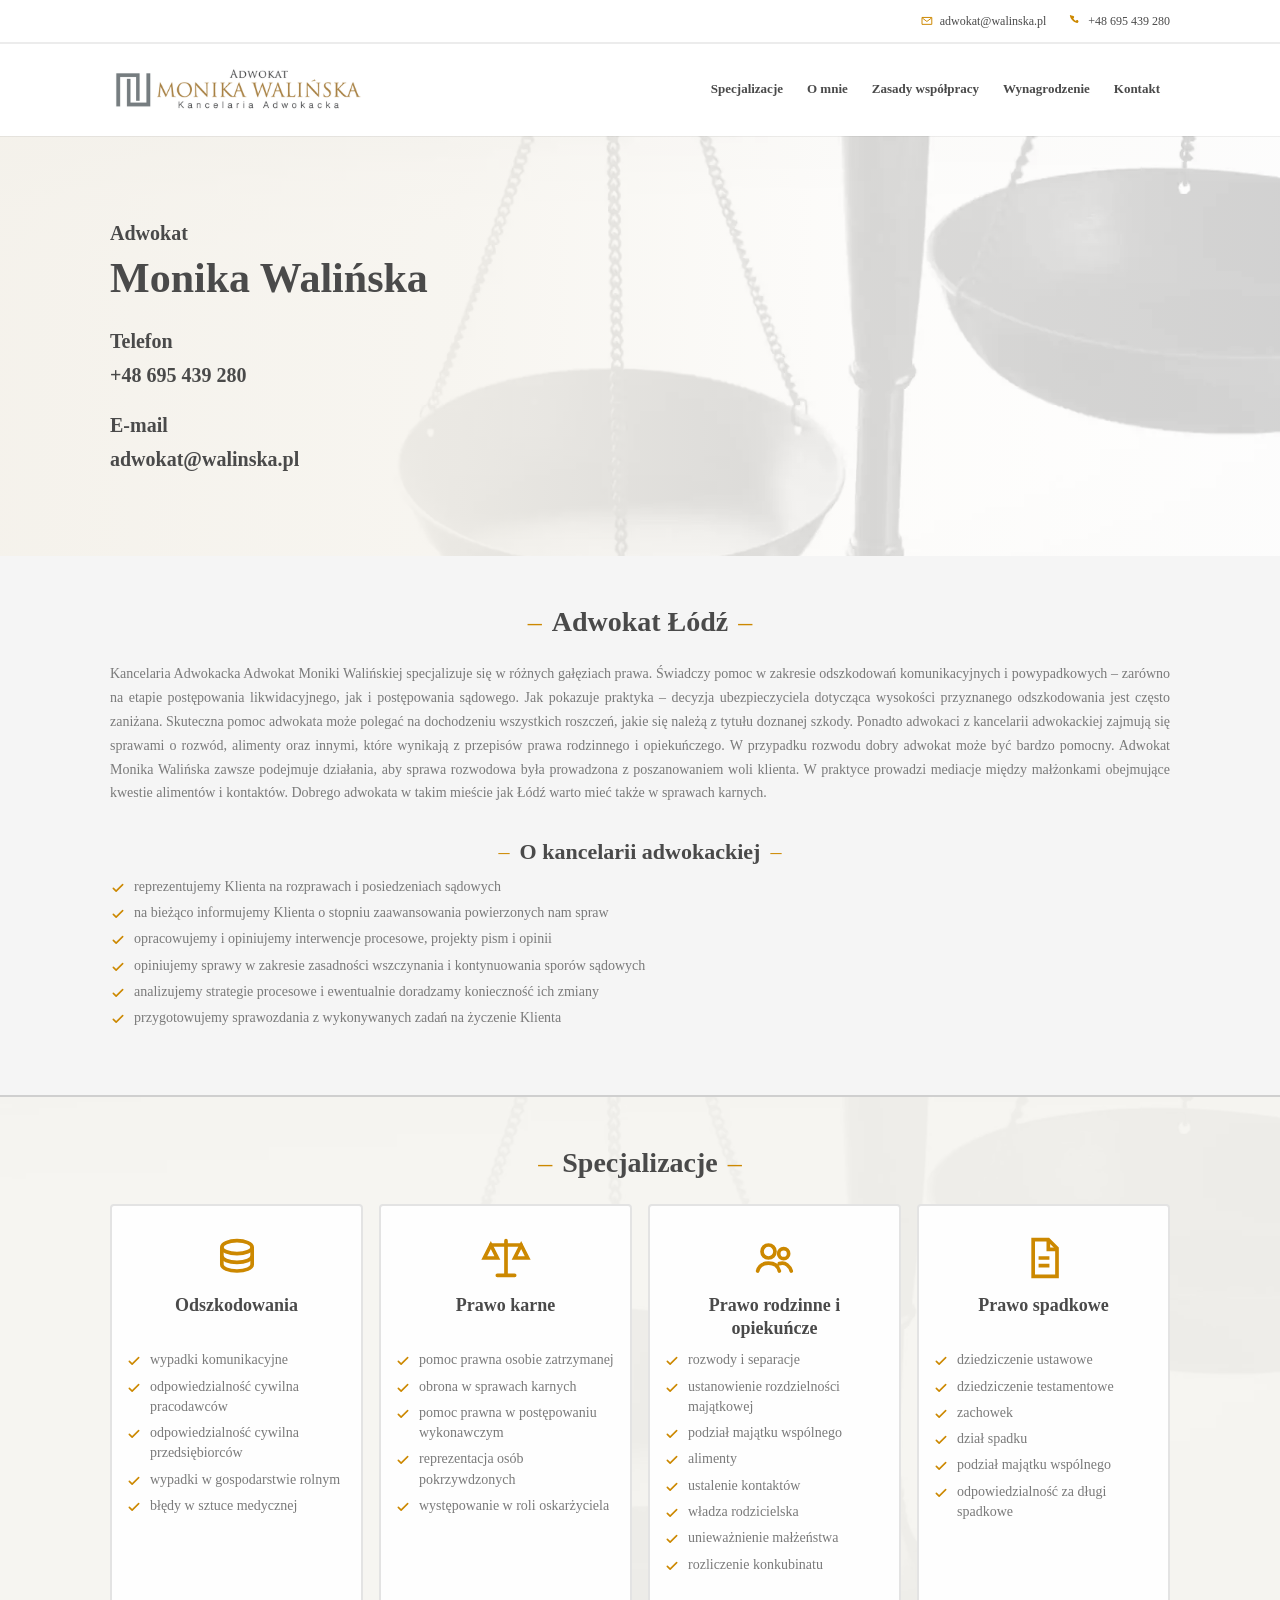
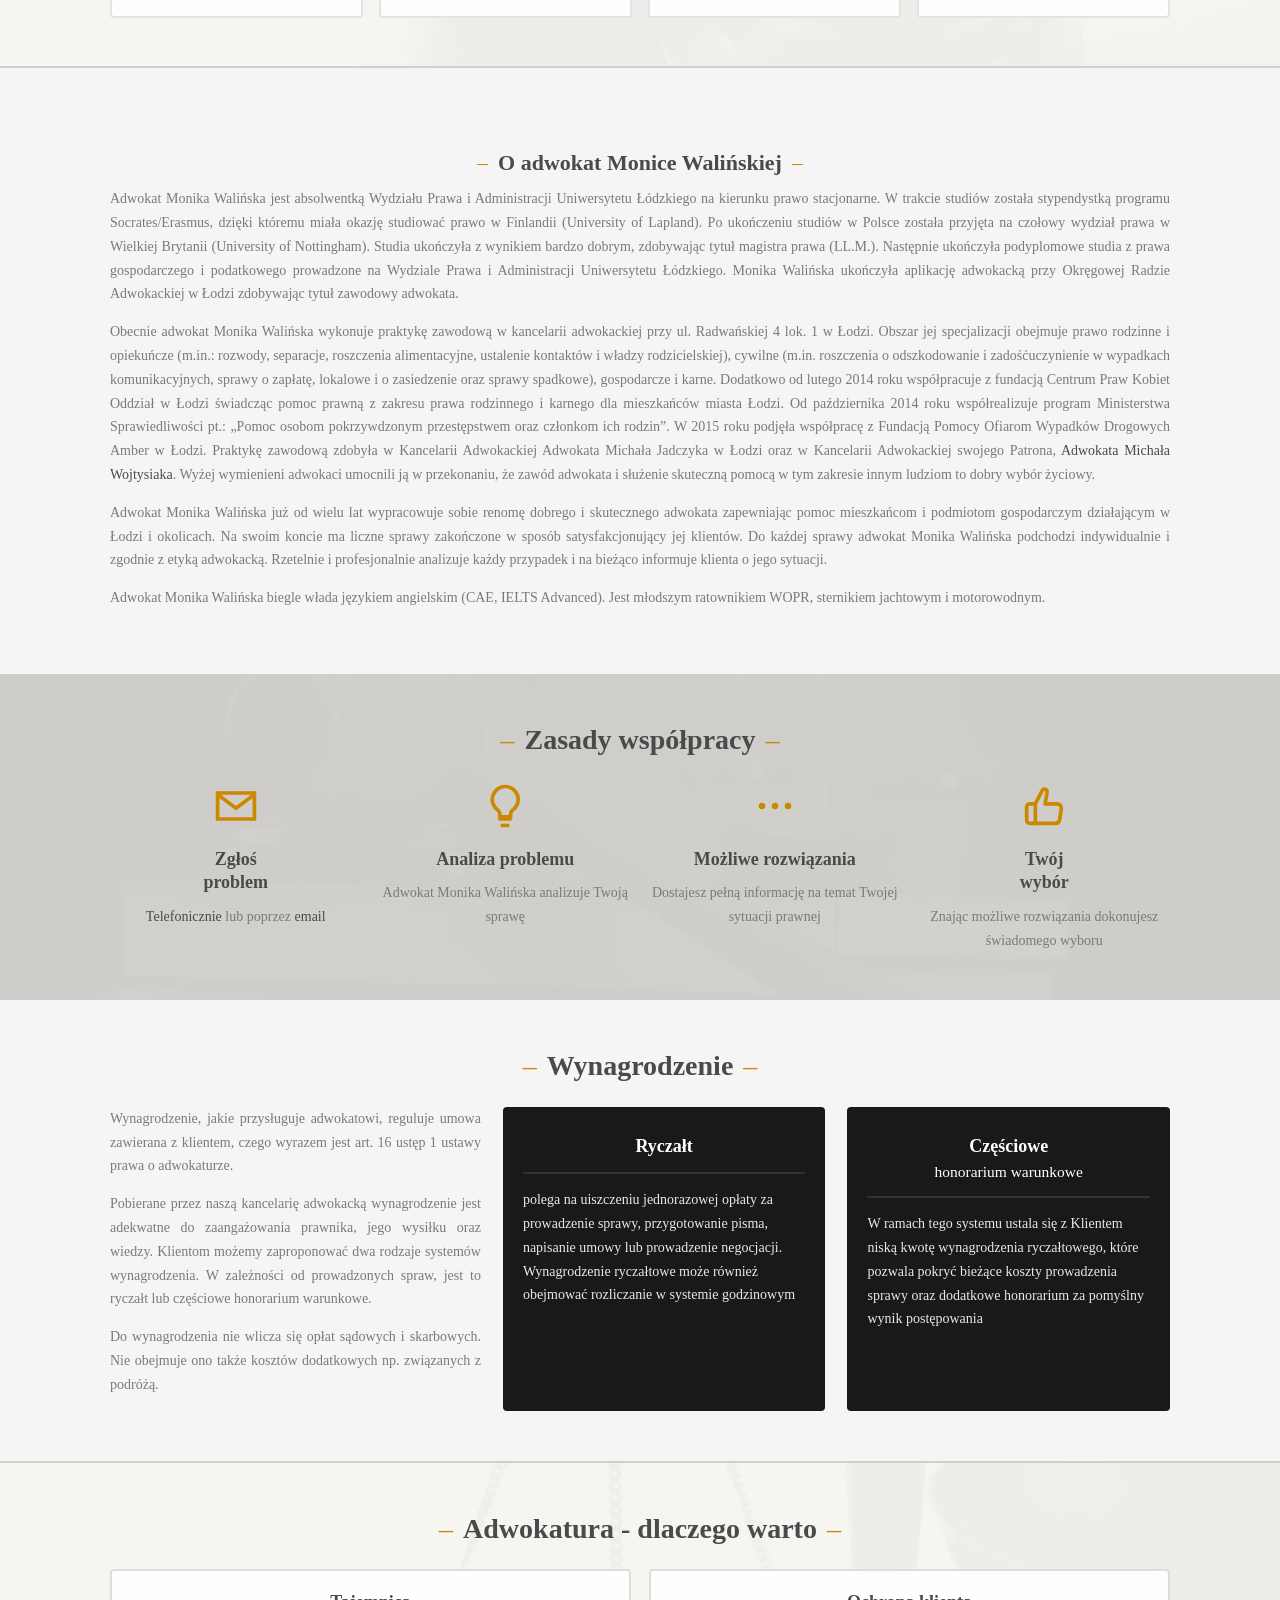
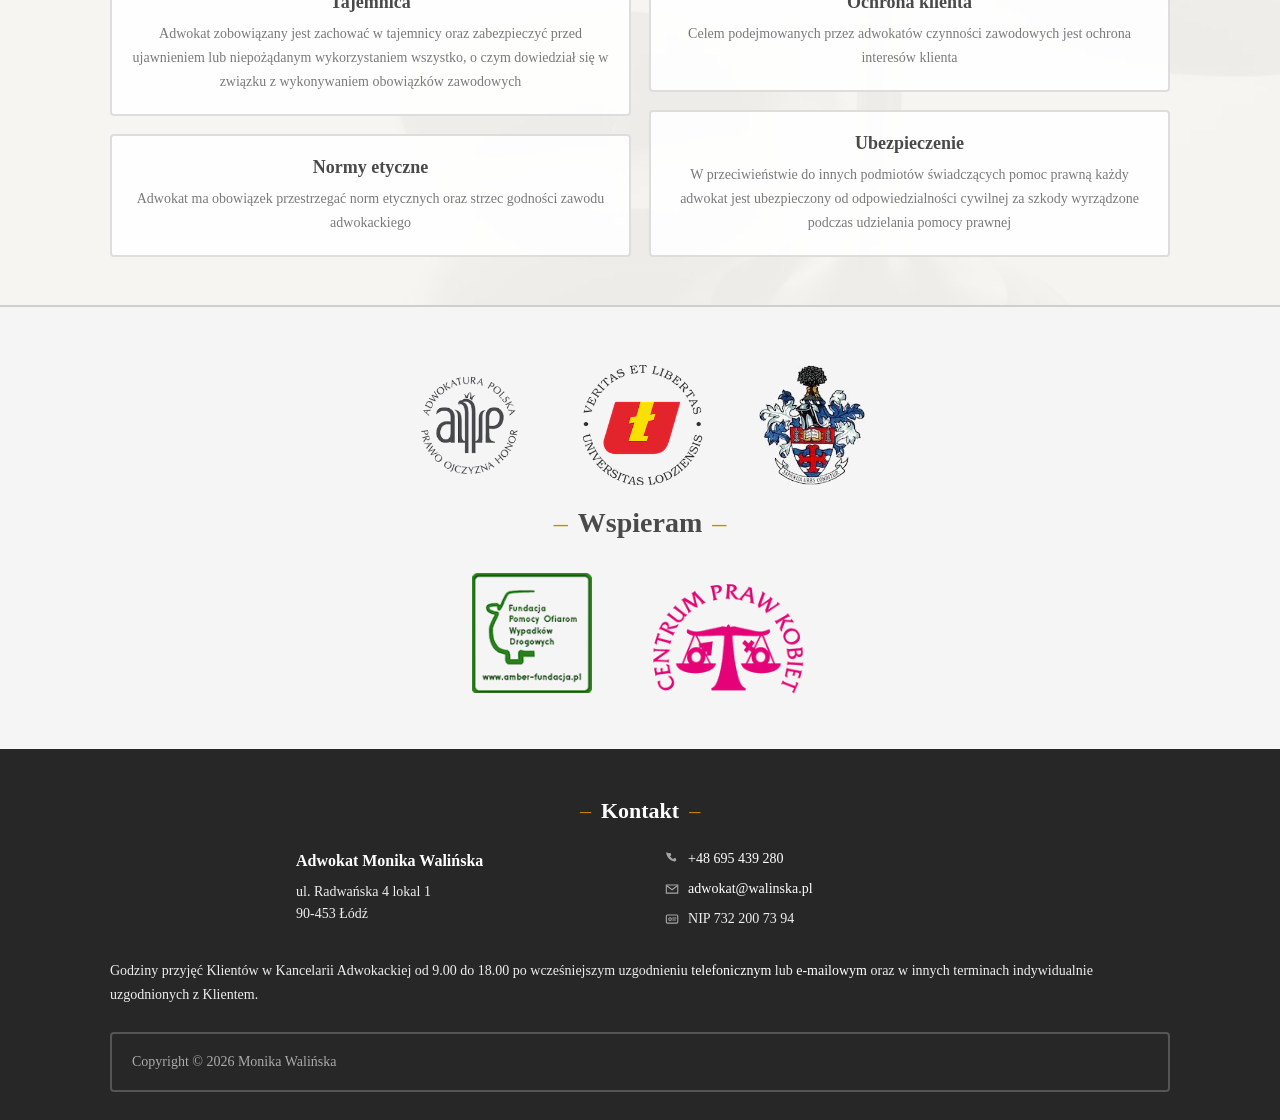
==== commit 91e13940: "Make the preview a single page without portraits. Drop the subpages and Monika's photos, point navig" ====
--- a/index.html
+++ b/index.html
@@ -19,12 +19,12 @@
   <meta property="og:image" content="https://adwokatwalinska.pl/images/og-image.jpg">
   <meta property="og:image:width" content="1200">
   <meta property="og:image:height" content="630">
-  <meta property="og:image:alt" content="Adwokat Monika Walińska, Łódź">
+  <meta property="og:image:alt" content="Kancelaria Adwokacka Monika Walińska, Łódź">
   <meta name="twitter:card" content="summary_large_image">
   <meta name="twitter:title" content="Kancelaria Adwokacka Monika Walińska">
   <meta name="twitter:description" content="Kancelaria adwokacka Moniki Walińskiej w Łodzi. Ul. Radwańska 4 lok. 1.">
   <meta name="twitter:image" content="https://adwokatwalinska.pl/images/og-image.jpg">
-  <meta name="twitter:image:alt" content="Adwokat Monika Walińska, Łódź">
+  <meta name="twitter:image:alt" content="Kancelaria Adwokacka Monika Walińska, Łódź">
   <link rel="stylesheet" href="/css/style.css">
   <meta name="google-site-verification" content="vQirmyAUzKBIM4DWhnLAm6wufHQBb4rJvE5ieYo9fHM">
   <script type="application/ld+json">
@@ -60,31 +60,10 @@
           <button type="button" class="nav-toggle" aria-expanded="false" aria-controls="menu">Menu</button>
           <nav class="nav" id="menu" aria-label="Menu główne">
             <ul>
-              <li class="has-sub">
-                <a href="/#practice-areas">Specjalizacje</a>
-                <button type="button" class="sub-toggle" aria-expanded="false" aria-label="Rozwiń menu: Specjalizacje"><span></span></button>
-                <ul>
-                  <li><a href="/prawo-rodzinne-opiekuncze/">Prawo rodzinne i opiekuńcze</a></li>
-                  <li><a href="/prawo-karne/">Prawo karne</a></li>
-                  <li><a href="/prawo-spadkowe/">Prawo spadkowe</a></li>
-                  <li class="has-sub">
-                    <a href="/odszkodowania/">Odszkodowania</a>
-                    <button type="button" class="sub-toggle" aria-expanded="false" aria-label="Rozwiń menu: Odszkodowania"><span></span></button>
-                    <ul>
-                      <li><a href="/odszkodowania/komunikacyjne-powypadkowe/">Komunikacyjne</a></li>
-                    </ul>
-                  </li>
-                </ul>
-              </li>
+              <li><a href="/#practice-areas">Specjalizacje</a></li>
               <li><a href="/#about-me">O mnie</a></li>
               <li><a href="/#steps">Zasady współpracy</a></li>
-              <li class="has-sub">
-                <a href="/#salary">Wynagrodzenie</a>
-                <button type="button" class="sub-toggle" aria-expanded="false" aria-label="Rozwiń menu: Wynagrodzenie"><span></span></button>
-                <ul>
-                  <li><a href="/cennik/">Cennik</a></li>
-                </ul>
-              </li>
+              <li><a href="/#salary">Wynagrodzenie</a></li>
               <li><a href="#footer">Kontakt</a></li>
             </ul>
           </nav>
@@ -103,7 +82,6 @@
           <p class="hero-label">E-mail</p>
           <p class="hero-value"><a href="mailto:adwokat@walinska.pl">adwokat@walinska.pl</a></p>
         </div>
-        <img src="/images/monika-hero.webp" alt="Monika Walińska Adwokat" width="363" height="485" class="hero-photo" fetchpriority="high">
       </div>
     </section>
 
@@ -111,7 +89,7 @@
       <div class="wrap prose">
         <h1 class="section-title">Adwokat Łódź</h1>
         <p>Kancelaria Adwokacka Adwokat Moniki Walińskiej specjalizuje się w różnych gałęziach prawa. Świadczy pomoc w zakresie odszkodowań komunikacyjnych i powypadkowych – zarówno na etapie postępowania likwidacyjnego, jak i postępowania sądowego. Jak pokazuje praktyka – decyzja ubezpieczyciela dotycząca wysokości przyznanego odszkodowania jest często zaniżana. Skuteczna pomoc adwokata może polegać na dochodzeniu wszystkich roszczeń, jakie się należą z tytułu doznanej szkody. Ponadto adwokaci z kancelarii adwokackiej zajmują się sprawami o rozwód, alimenty oraz innymi, które wynikają z przepisów prawa rodzinnego i opiekuńczego. W przypadku rozwodu dobry adwokat może być bardzo pomocny. Adwokat Monika Walińska zawsze podejmuje działania, aby sprawa rozwodowa była prowadzona z poszanowaniem woli klienta. W praktyce prowadzi mediacje między małżonkami obejmujące kwestie alimentów i kontaktów. Dobrego adwokata w takim mieście jak Łódź warto mieć także w sprawach karnych.</p>
-        <h2 class="section-title"><a href="/o-kancelarii/">O kancelarii adwokackiej</a></h2>
+        <h2 class="section-title">O kancelarii adwokackiej</h2>
         <ul class="ticks">
             <li><svg class="icon" viewBox="0 0 24 24" aria-hidden="true" focusable="false"><path fill="none" stroke="currentColor" stroke-width="2.4" stroke-linecap="round" stroke-linejoin="round" d="M5 12.5l4.2 4.2L19 7"/></svg><span>reprezentujemy Klienta na rozprawach i posiedzeniach sądowych</span></li>
             <li><svg class="icon" viewBox="0 0 24 24" aria-hidden="true" focusable="false"><path fill="none" stroke="currentColor" stroke-width="2.4" stroke-linecap="round" stroke-linejoin="round" d="M5 12.5l4.2 4.2L19 7"/></svg><span>na bieżąco informujemy Klienta o stopniu zaawansowania powierzonych nam spraw</span></li>
@@ -128,9 +106,8 @@
         <h2 class="section-title">Specjalizacje</h2>
         <div class="specs">
           <article class="spec">
-            <a href="/odszkodowania/"><svg class="icon icon-lg" viewBox="0 0 24 24" aria-hidden="true" focusable="false"><ellipse cx="12" cy="7" rx="7" ry="3" fill="none" stroke="currentColor" stroke-width="1.7"/><path fill="none" stroke="currentColor" stroke-width="1.7" d="M5 7v4c0 1.7 3.1 3 7 3s7-1.3 7-3V7"/><path fill="none" stroke="currentColor" stroke-width="1.7" d="M5 11v4c0 1.7 3.1 3 7 3s7-1.3 7-3v-4"/></svg></a>
+            <svg class="icon icon-lg" viewBox="0 0 24 24" aria-hidden="true" focusable="false"><ellipse cx="12" cy="7" rx="7" ry="3" fill="none" stroke="currentColor" stroke-width="1.7"/><path fill="none" stroke="currentColor" stroke-width="1.7" d="M5 7v4c0 1.7 3.1 3 7 3s7-1.3 7-3V7"/><path fill="none" stroke="currentColor" stroke-width="1.7" d="M5 11v4c0 1.7 3.1 3 7 3s7-1.3 7-3v-4"/></svg>
             <h3>Odszkodowania</h3>
-            <a class="more" href="/odszkodowania/">Więcej</a>
             <ul class="ticks">
             <li><svg class="icon" viewBox="0 0 24 24" aria-hidden="true" focusable="false"><path fill="none" stroke="currentColor" stroke-width="2.4" stroke-linecap="round" stroke-linejoin="round" d="M5 12.5l4.2 4.2L19 7"/></svg><span>wypadki komunikacyjne</span></li>
             <li><svg class="icon" viewBox="0 0 24 24" aria-hidden="true" focusable="false"><path fill="none" stroke="currentColor" stroke-width="2.4" stroke-linecap="round" stroke-linejoin="round" d="M5 12.5l4.2 4.2L19 7"/></svg><span>odpowiedzialność cywilna pracodawców</span></li>
@@ -140,9 +117,8 @@
           </ul>
           </article>
           <article class="spec">
-            <a href="/prawo-karne/"><svg class="icon icon-lg" viewBox="0 0 24 24" aria-hidden="true" focusable="false"><path fill="none" stroke="currentColor" stroke-width="1.7" stroke-linecap="round" d="M12 4v16M8 20h8M12 6h7M12 6H5"/><path fill="none" stroke="currentColor" stroke-width="1.7" d="M5 6l-3 6h6zM19 6l-3 6h6z"/></svg></a>
+            <svg class="icon icon-lg" viewBox="0 0 24 24" aria-hidden="true" focusable="false"><path fill="none" stroke="currentColor" stroke-width="1.7" stroke-linecap="round" d="M12 4v16M8 20h8M12 6h7M12 6H5"/><path fill="none" stroke="currentColor" stroke-width="1.7" d="M5 6l-3 6h6zM19 6l-3 6h6z"/></svg>
             <h3>Prawo karne</h3>
-            <a class="more" href="/prawo-karne/">Więcej</a>
             <ul class="ticks">
             <li><svg class="icon" viewBox="0 0 24 24" aria-hidden="true" focusable="false"><path fill="none" stroke="currentColor" stroke-width="2.4" stroke-linecap="round" stroke-linejoin="round" d="M5 12.5l4.2 4.2L19 7"/></svg><span>pomoc prawna osobie zatrzymanej</span></li>
             <li><svg class="icon" viewBox="0 0 24 24" aria-hidden="true" focusable="false"><path fill="none" stroke="currentColor" stroke-width="2.4" stroke-linecap="round" stroke-linejoin="round" d="M5 12.5l4.2 4.2L19 7"/></svg><span>obrona w sprawach karnych</span></li>
@@ -152,9 +128,8 @@
           </ul>
           </article>
           <article class="spec">
-            <a href="/prawo-rodzinne-opiekuncze/"><svg class="icon icon-lg" viewBox="0 0 24 24" aria-hidden="true" focusable="false"><circle cx="9" cy="9" r="3" fill="none" stroke="currentColor" stroke-width="1.7"/><circle cx="16" cy="10" r="2.3" fill="none" stroke="currentColor" stroke-width="1.7"/><path fill="none" stroke="currentColor" stroke-width="1.7" stroke-linecap="round" d="M4 18c.6-2.4 2.5-3.6 5-3.6s4.4 1.2 5 3.6M14 14.6c1.3-.4 2.6-.2 3.6.6 1 .8 1.6 1.8 1.9 2.8"/></svg></a>
+            <svg class="icon icon-lg" viewBox="0 0 24 24" aria-hidden="true" focusable="false"><circle cx="9" cy="9" r="3" fill="none" stroke="currentColor" stroke-width="1.7"/><circle cx="16" cy="10" r="2.3" fill="none" stroke="currentColor" stroke-width="1.7"/><path fill="none" stroke="currentColor" stroke-width="1.7" stroke-linecap="round" d="M4 18c.6-2.4 2.5-3.6 5-3.6s4.4 1.2 5 3.6M14 14.6c1.3-.4 2.6-.2 3.6.6 1 .8 1.6 1.8 1.9 2.8"/></svg>
             <h3>Prawo rodzinne i opiekuńcze</h3>
-            <a class="more" href="/prawo-rodzinne-opiekuncze/">Więcej</a>
             <ul class="ticks">
             <li><svg class="icon" viewBox="0 0 24 24" aria-hidden="true" focusable="false"><path fill="none" stroke="currentColor" stroke-width="2.4" stroke-linecap="round" stroke-linejoin="round" d="M5 12.5l4.2 4.2L19 7"/></svg><span>rozwody i separacje</span></li>
             <li><svg class="icon" viewBox="0 0 24 24" aria-hidden="true" focusable="false"><path fill="none" stroke="currentColor" stroke-width="2.4" stroke-linecap="round" stroke-linejoin="round" d="M5 12.5l4.2 4.2L19 7"/></svg><span>ustanowienie rozdzielności majątkowej</span></li>
@@ -167,9 +142,8 @@
           </ul>
           </article>
           <article class="spec">
-            <a href="/prawo-spadkowe/"><svg class="icon icon-lg" viewBox="0 0 24 24" aria-hidden="true" focusable="false"><path fill="none" stroke="currentColor" stroke-width="1.7" d="M7 3.5h7l4 4V20.5H7z"/><path fill="none" stroke="currentColor" stroke-width="1.7" d="M14 3.5V8h4M9.5 12h5M9.5 15.5h5"/></svg></a>
+            <svg class="icon icon-lg" viewBox="0 0 24 24" aria-hidden="true" focusable="false"><path fill="none" stroke="currentColor" stroke-width="1.7" d="M7 3.5h7l4 4V20.5H7z"/><path fill="none" stroke="currentColor" stroke-width="1.7" d="M14 3.5V8h4M9.5 12h5M9.5 15.5h5"/></svg>
             <h3>Prawo spadkowe</h3>
-            <a class="more" href="/prawo-spadkowe/">Więcej</a>
             <ul class="ticks">
             <li><svg class="icon" viewBox="0 0 24 24" aria-hidden="true" focusable="false"><path fill="none" stroke="currentColor" stroke-width="2.4" stroke-linecap="round" stroke-linejoin="round" d="M5 12.5l4.2 4.2L19 7"/></svg><span>dziedziczenie ustawowe</span></li>
             <li><svg class="icon" viewBox="0 0 24 24" aria-hidden="true" focusable="false"><path fill="none" stroke="currentColor" stroke-width="2.4" stroke-linecap="round" stroke-linejoin="round" d="M5 12.5l4.2 4.2L19 7"/></svg><span>dziedziczenie testamentowe</span></li>
@@ -186,9 +160,8 @@
     <section class="block" id="about-me">
       <div class="wrap about prose">
         <h2 class="section-title">O adwokat Monice Walińskiej</h2>
-        <img src="/images/monika-toga.webp" alt="Monika Walińska adwokat" width="449" height="600" class="about-photo" decoding="async" loading="lazy">
         <p>Adwokat Monika Walińska jest absolwentką Wydziału Prawa i Administracji Uniwersytetu Łódzkiego na kierunku prawo stacjonarne. W trakcie studiów została stypendystką programu Socrates/Erasmus, dzięki któremu miała okazję studiować prawo w Finlandii (University of Lapland). Po ukończeniu studiów w Polsce została przyjęta na czołowy wydział prawa w Wielkiej Brytanii (University of Nottingham). Studia ukończyła z wynikiem bardzo dobrym, zdobywając tytuł magistra prawa (LL.M.). Następnie ukończyła podyplomowe studia z prawa gospodarczego i podatkowego prowadzone na Wydziale Prawa i Administracji Uniwersytetu Łódzkiego. Monika Walińska ukończyła aplikację adwokacką przy Okręgowej Radzie Adwokackiej w Łodzi zdobywając tytuł zawodowy adwokata.</p>
-        <p>Obecnie adwokat Monika Walińska wykonuje praktykę zawodową w <a href="/o-kancelarii/">kancelarii adwokackiej</a> przy ul. Radwańskiej 4 lok. 1 w Łodzi. Obszar jej specjalizacji obejmuje <a href="/prawo-rodzinne-opiekuncze/">prawo rodzinne i opiekuńcze</a> (m.in.: <a href="/prawo-rodzinne-opiekuncze/rozwod/">rozwody</a>, separacje, <a href="/prawo-rodzinne-opiekuncze/alimenty/">roszczenia alimentacyjne</a>, ustalenie kontaktów i władzy rodzicielskiej), cywilne (m.in. roszczenia o <a href="/odszkodowania/">odszkodowanie</a> i zadośćuczynienie w <a href="/odszkodowania/komunikacyjne-powypadkowe/">wypadkach komunikacyjnych</a>, sprawy o zapłatę, lokalowe i o zasiedzenie oraz <a href="/prawo-spadkowe/">sprawy spadkowe</a>), gospodarcze i <a href="/prawo-karne/">karne</a>. Dodatkowo od lutego 2014 roku współpracuje z fundacją Centrum Praw Kobiet Oddział w Łodzi świadcząc pomoc prawną z zakresu <a href="/prawo-rodzinne-opiekuncze/">prawa rodzinnego</a> i <a href="/prawo-karne/">karnego</a> dla mieszkańców miasta Łodzi. Od października 2014 roku współrealizuje program Ministerstwa Sprawiedliwości pt.: „Pomoc osobom pokrzywdzonym przestępstwem oraz członkom ich rodzin”. W 2015 roku podjęła współpracę z Fundacją Pomocy Ofiarom Wypadków Drogowych Amber w Łodzi. Praktykę zawodową zdobyła w Kancelarii Adwokackiej Adwokata Michała Jadczyka w Łodzi oraz w Kancelarii Adwokackiej swojego Patrona, <a href="https://mecenas.org.pl/" target="_blank" rel="nofollow noopener noreferrer">Adwokata Michała Wojtysiaka</a>. Wyżej wymienieni adwokaci umocnili ją w przekonaniu, że zawód adwokata i służenie skuteczną pomocą w tym zakresie innym ludziom to dobry wybór życiowy.</p>
+        <p>Obecnie adwokat Monika Walińska wykonuje praktykę zawodową w kancelarii adwokackiej przy ul. Radwańskiej 4 lok. 1 w Łodzi. Obszar jej specjalizacji obejmuje prawo rodzinne i opiekuńcze (m.in.: rozwody, separacje, roszczenia alimentacyjne, ustalenie kontaktów i władzy rodzicielskiej), cywilne (m.in. roszczenia o odszkodowanie i zadośćuczynienie w wypadkach komunikacyjnych, sprawy o zapłatę, lokalowe i o zasiedzenie oraz sprawy spadkowe), gospodarcze i karne. Dodatkowo od lutego 2014 roku współpracuje z fundacją Centrum Praw Kobiet Oddział w Łodzi świadcząc pomoc prawną z zakresu prawa rodzinnego i karnego dla mieszkańców miasta Łodzi. Od października 2014 roku współrealizuje program Ministerstwa Sprawiedliwości pt.: „Pomoc osobom pokrzywdzonym przestępstwem oraz członkom ich rodzin”. W 2015 roku podjęła współpracę z Fundacją Pomocy Ofiarom Wypadków Drogowych Amber w Łodzi. Praktykę zawodową zdobyła w Kancelarii Adwokackiej Adwokata Michała Jadczyka w Łodzi oraz w Kancelarii Adwokackiej swojego Patrona, <a href="https://mecenas.org.pl/" target="_blank" rel="nofollow noopener noreferrer">Adwokata Michała Wojtysiaka</a>. Wyżej wymienieni adwokaci umocnili ją w przekonaniu, że zawód adwokata i służenie skuteczną pomocą w tym zakresie innym ludziom to dobry wybór życiowy.</p>
         <p>Adwokat Monika Walińska już od wielu lat wypracowuje sobie renomę dobrego i skutecznego adwokata zapewniając pomoc mieszkańcom i podmiotom gospodarczym działającym w Łodzi i okolicach. Na swoim koncie ma liczne sprawy zakończone w sposób satysfakcjonujący jej klientów. Do każdej sprawy adwokat Monika Walińska podchodzi indywidualnie i zgodnie z etyką adwokacką. Rzetelnie i profesjonalnie analizuje każdy przypadek i na bieżąco informuje klienta o jego sytuacji.</p>
         <p>Adwokat Monika Walińska biegle włada językiem angielskim (CAE, IELTS Advanced). Jest młodszym ratownikiem WOPR, sternikiem jachtowym i motorowodnym.</p>
       </div>
@@ -267,7 +240,6 @@
               <p>W przeciwieństwie do innych podmiotów świadczących pomoc prawną każdy adwokat jest ubezpieczony od odpowiedzialności cywilnej za szkody wyrządzone podczas udzielania pomocy prawnej</p>
             </article>
           </div>
-          <img src="/images/monika-portrait.webp" alt="Monika Walińska adwokat" width="407" height="544" class="ethics-photo" decoding="async" loading="lazy">
         </div>
       </div>
     </section>
@@ -305,7 +277,6 @@
           </ul>
         </div>
         <p class="hours">Godziny przyjęć Klientów w Kancelarii Adwokackiej od 9.00 do 18.00 po wcześniejszym uzgodnieniu <a href="tel:+48695439280">telefonicznym</a> lub <a href="mailto:adwokat@walinska.pl">e-mailowym</a> oraz w innych terminach indywidualnie uzgodnionych z Klientem.</p>
-        <p class="shortcuts"><span class="shortcuts-label">Na skróty:</span> <a href="/o-kancelarii/">O nas</a> | <a href="/prawo-karne/">Prawo karne</a> | <a href="/prawo-spadkowe/">Prawo spadkowe</a> | <a href="/prawo-rodzinne-opiekuncze/">Prawo rodzinne</a>: <a href="/prawo-rodzinne-opiekuncze/alimenty/">Alimenty</a>, <a href="/prawo-rodzinne-opiekuncze/rozwod/">Rozwód</a> | <a href="/odszkodowania/">Odszkodowania</a>: <a href="/odszkodowania/komunikacyjne-powypadkowe/">Komunikacyjne</a></p>
         <p class="copyright">Copyright © 2026 Monika Walińska</p>
       </div>
     </footer>
--- a/css/style.css
+++ b/css/style.css
@@ -1,19 +1,3 @@
-@font-face {
-  font-family: TrajanPro;
-  src: url("../fonts/TrajanPro-Regular.otf") format("opentype");
-  font-weight: 400;
-  font-style: normal;
-  font-display: swap;
-}
-
-@font-face {
-  font-family: TrajanPro;
-  src: url("../fonts/TrajanPro-Bold.otf") format("opentype");
-  font-weight: 700;
-  font-style: normal;
-  font-display: swap;
-}
-
 :root {
   --ink: #4a4a4a;
   --muted: #7a7a7a;
@@ -35,7 +19,7 @@
 
 body {
   margin: 0;
-  font-family: TrajanPro, "Palatino Linotype", Palatino, "Times New Roman", serif;
+  font-family: "Palatino Linotype", Palatino, "Times New Roman", serif;
   font-size: 14px;
   line-height: 1.7;
   color: var(--muted);
@@ -239,14 +223,12 @@
 .hero-inner {
   position: relative;
   z-index: 1;
-  display: grid;
-  grid-template-columns: 1fr minmax(200px, 320px);
-  align-items: end;
-  min-height: 450px;
-  gap: 8px;
-}
-
-.hero-copy { padding: 52px 0 58px; }
+  display: flex;
+  align-items: center;
+  min-height: 420px;
+}
+
+.hero-copy { padding: 52px 0; }
 
 .hero-role,
 .hero-label,
@@ -269,8 +251,6 @@
 
 .hero-value a { color: inherit; }
 .hero-value a:hover { color: var(--gold-deep); }
-
-.hero-photo { width: 100%; height: auto; display: block; }
 
 .block { padding: 48px 0 8px; }
 
@@ -388,15 +368,6 @@
   color: #fff;
 }
 
-.about { display: flow-root; }
-
-.about-photo {
-  float: left;
-  width: 300px;
-  margin: 4px 28px 12px 0;
-  border-radius: 4px;
-}
-
 .steps {
   display: grid;
   grid-template-columns: repeat(4, 1fr);
@@ -444,7 +415,7 @@
 
 .ethics {
   display: grid;
-  grid-template-columns: 1fr 1fr 0.85fr;
+  grid-template-columns: 1fr 1fr;
   gap: 18px;
   align-items: start;
 }
@@ -461,13 +432,6 @@
 
 .service h3 { margin: 0 0 8px; font-size: 18px; }
 .service p { margin: 0; }
-
-.ethics-photo {
-  width: 100%;
-  border: 2px solid #ddd;
-  border-radius: 4px;
-  display: block;
-}
 
 .logo-row,
 .support-row {
@@ -641,22 +605,13 @@
   .head-inner { min-height: 74px; }
 
   .hero-inner {
-    grid-template-columns: 1fr;
     min-height: 0;
     text-align: center;
   }
 
   .hero::before { background: rgba(244, 241, 234, 0.8); }
-  .hero-copy { padding: 28px 0 8px; }
+  .hero-copy { padding: 36px 0; }
   .hero-name { font-size: 32px; }
-  .hero-photo { width: min(240px, 68%); margin: 0 auto; }
-
-  .about-photo {
-    float: none;
-    display: block;
-    width: min(300px, 100%);
-    margin: 0 auto 16px;
-  }
 
   .specs,
   .steps,
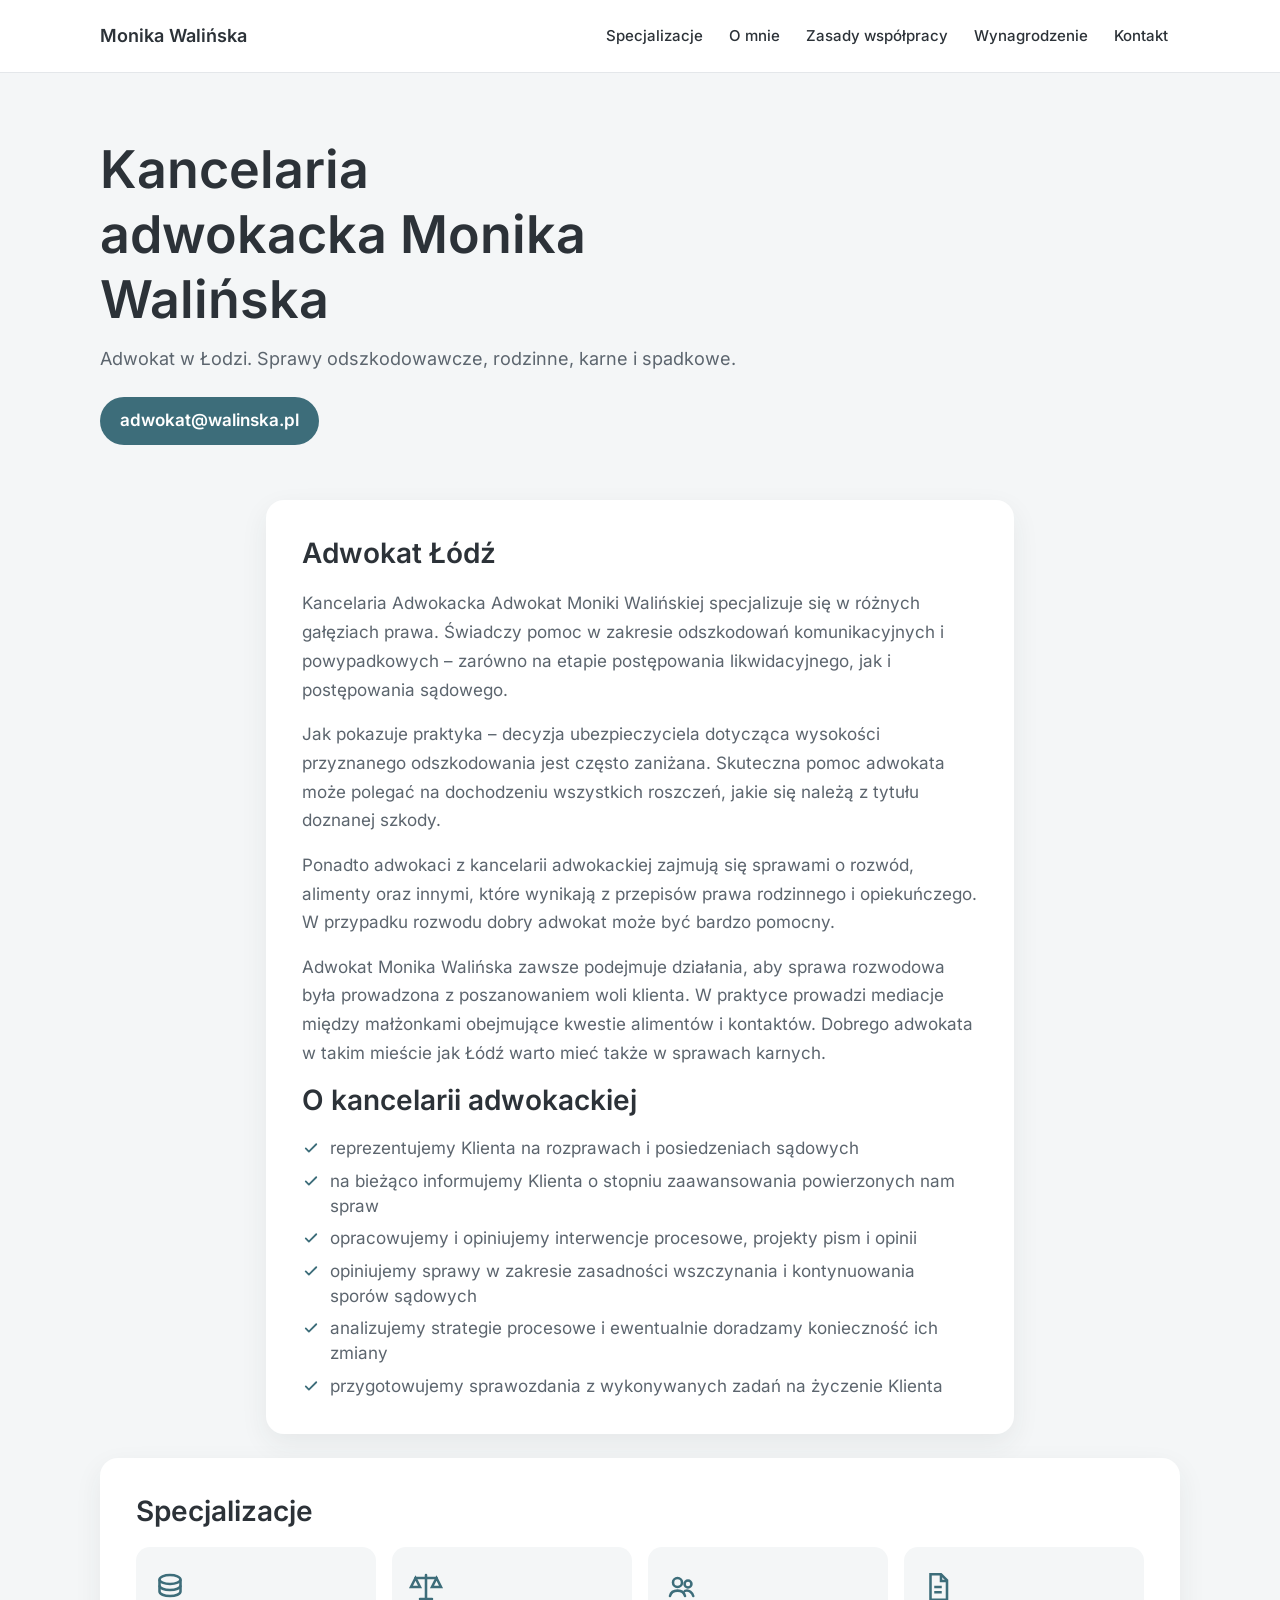
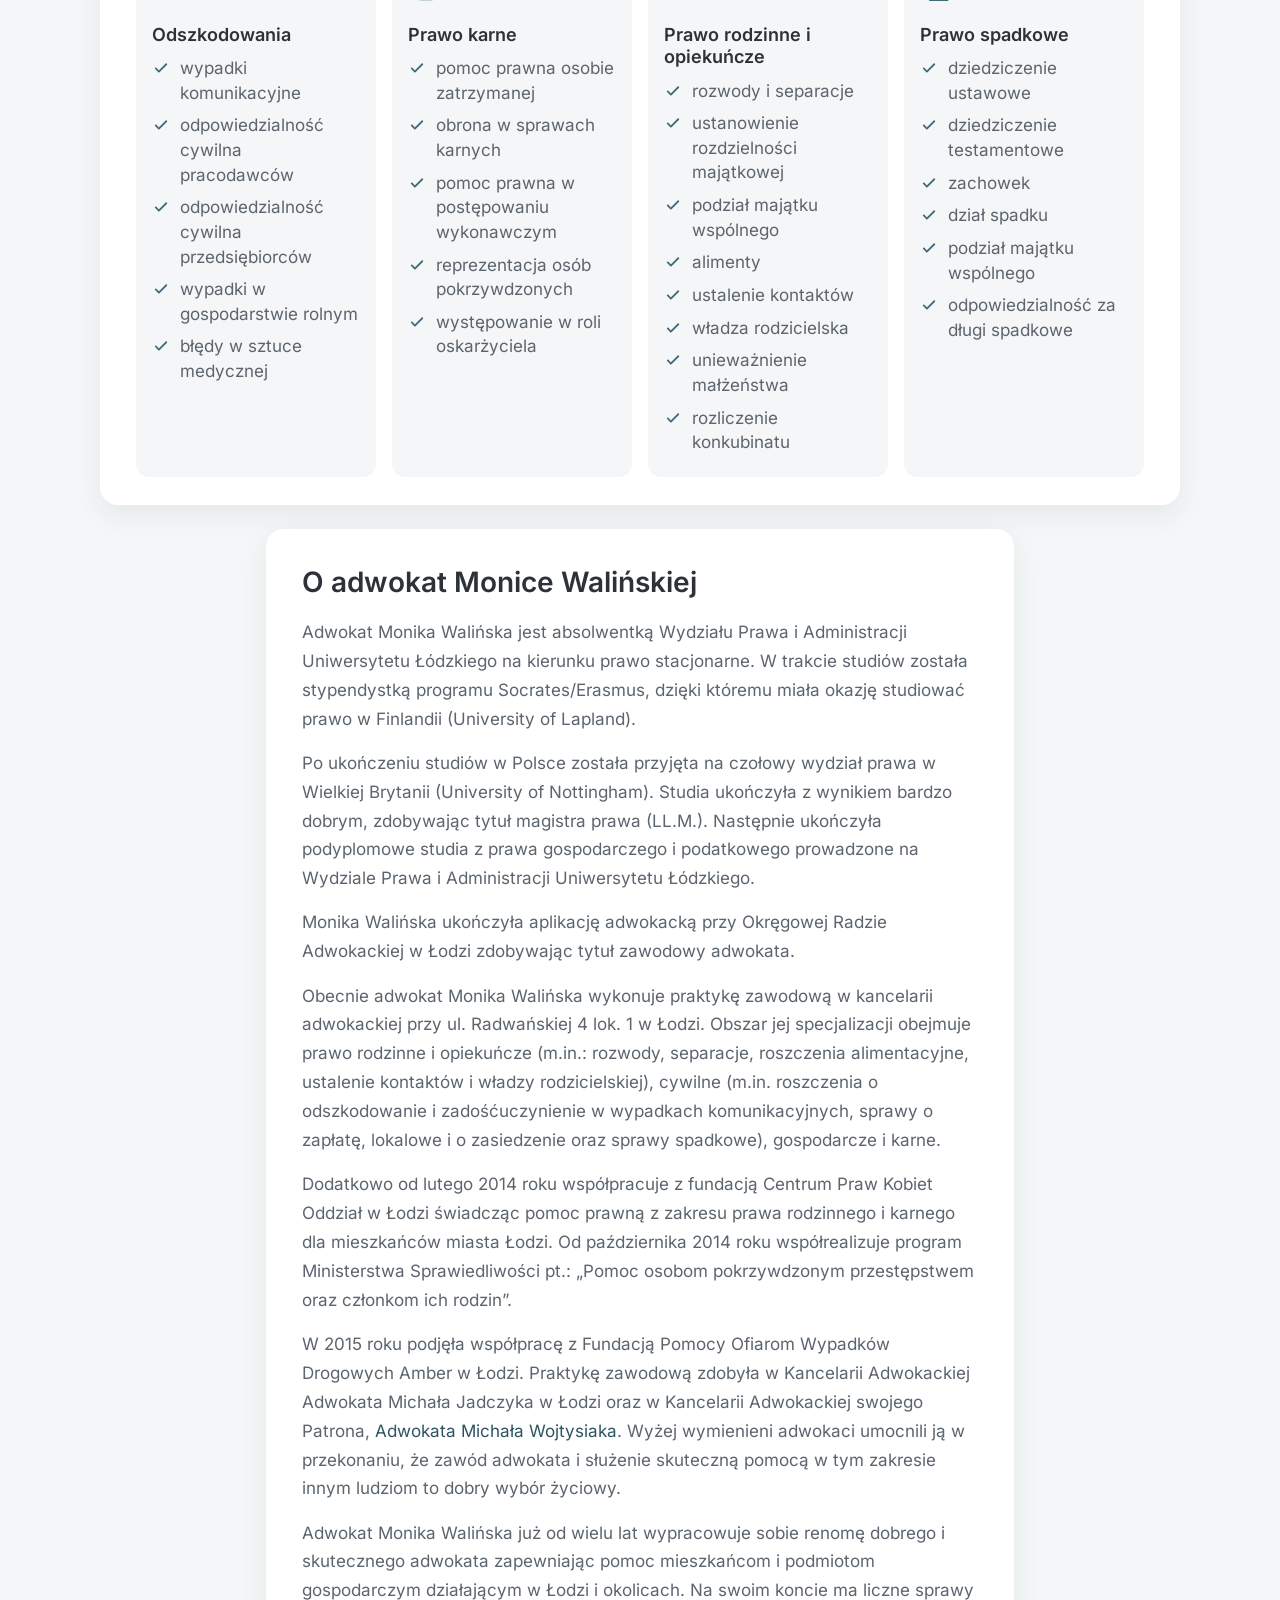
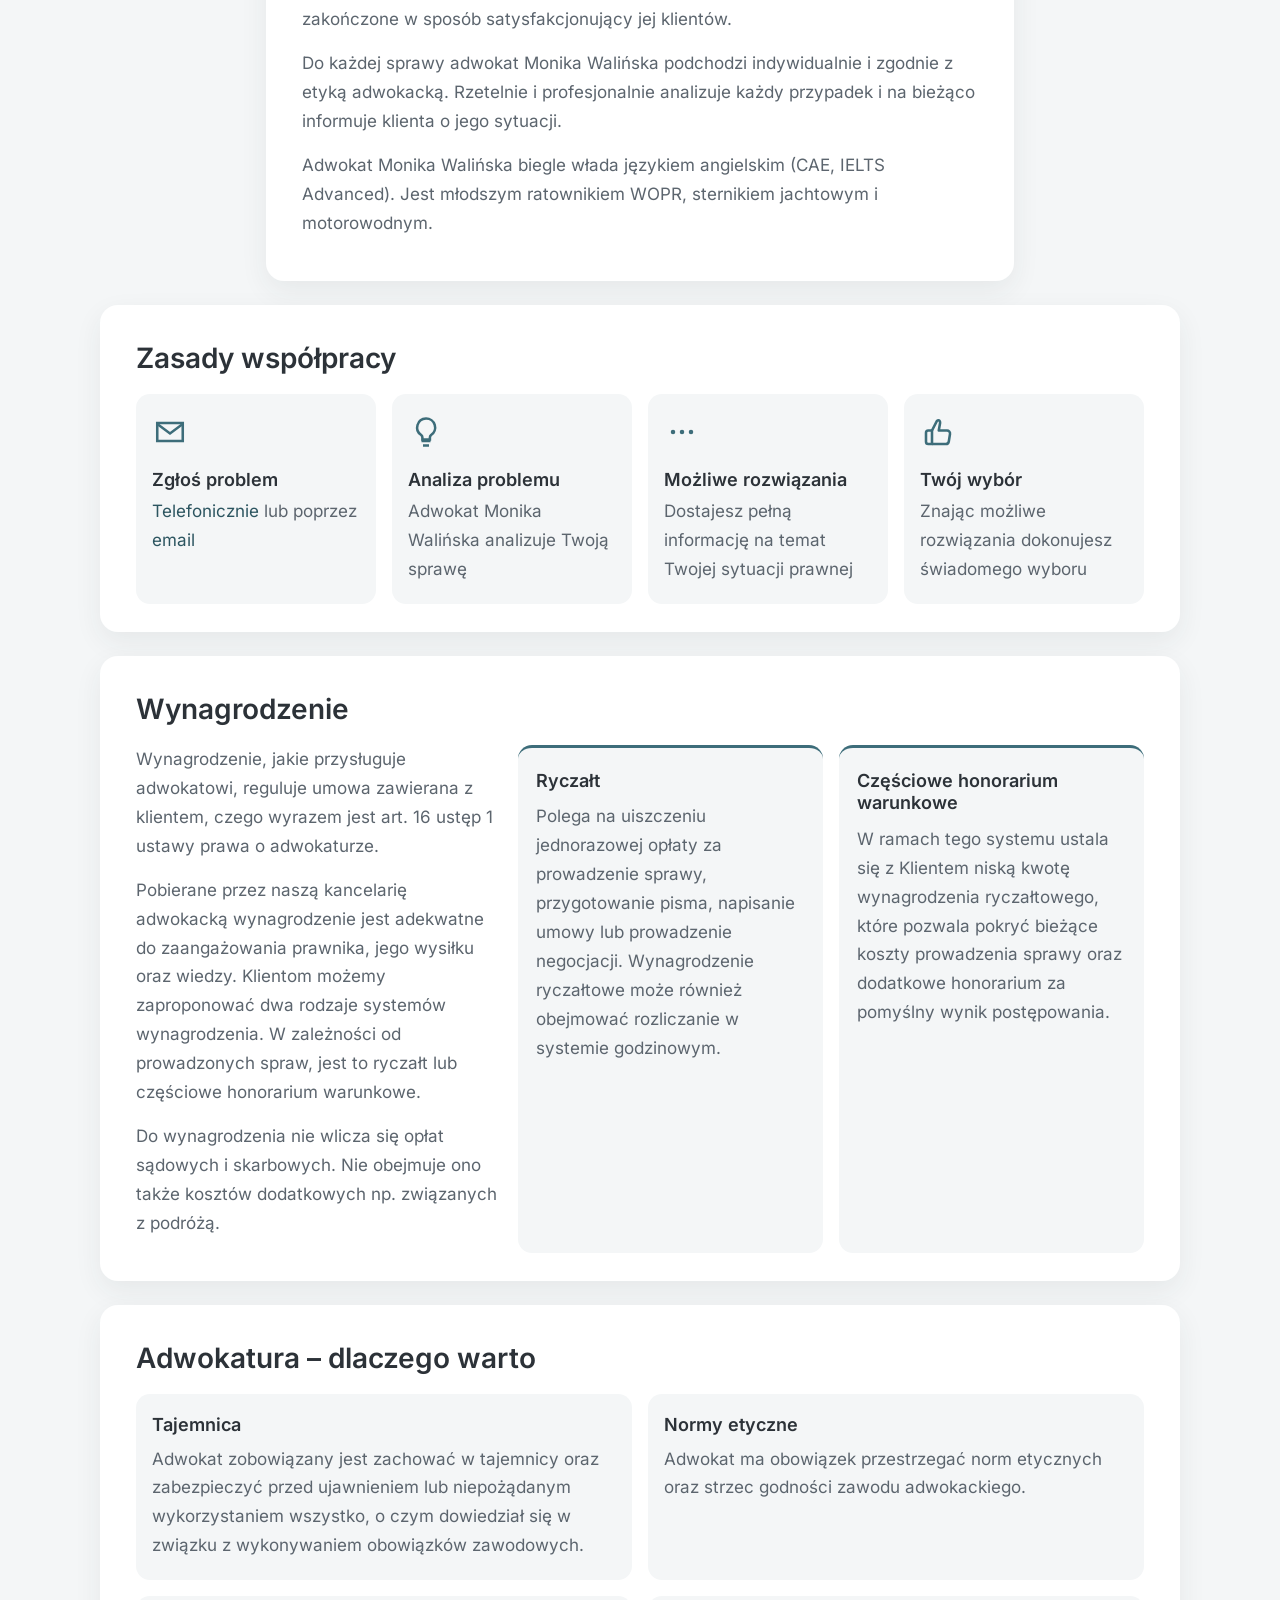
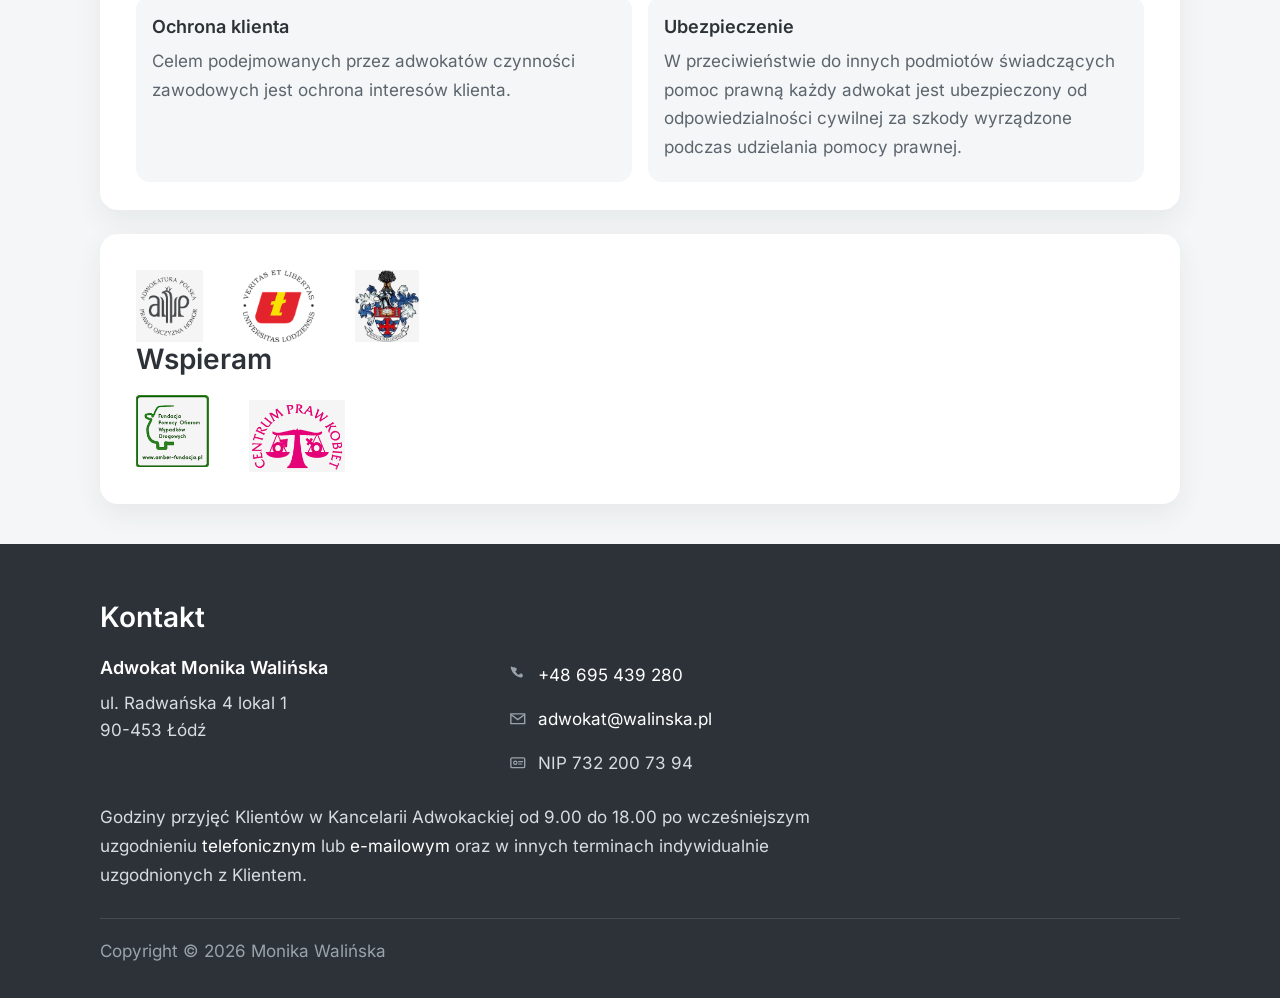
==== commit dbd444a7: "Modernize the preview layout. Use self-hosted Inter, light cards, a text-only hero, and a sticky men" ====
--- a/index.html
+++ b/index.html
@@ -7,8 +7,8 @@
   <meta name="description" content="Jako skuteczny adwokat Monika Walińska prowadzi kancelarię adwokacką i odszkodowawczą w Łodzi. Pomaga firmom oraz osobom fizycznym przy sprawach spadkowych, alimentach i odszkodowaniach komunikacyjnych oraz powypadkowych. Nie są jej obce sprawy rozwodowe i prawo karne.">
   <meta name="robots" content="noindex">
   <link rel="canonical" href="https://adwokatwalinska.pl/">
-  <link rel="icon" href="/favicon.ico" sizes="any">
-  <link rel="icon" href="/images/favicon.png" type="image/png">
+  <link rel="icon" href="/favicon.svg" type="image/svg+xml">
+  <link rel="icon" href="/favicon.png" type="image/png">
   <link rel="apple-touch-icon" href="/apple-touch-icon.png">
   <meta property="og:type" content="website">
   <meta property="og:locale" content="pl_PL">
@@ -27,6 +27,7 @@
   <meta name="twitter:image:alt" content="Kancelaria Adwokacka Monika Walińska, Łódź">
   <link rel="stylesheet" href="/css/style.css">
   <meta name="google-site-verification" content="vQirmyAUzKBIM4DWhnLAm6wufHQBb4rJvE5ieYo9fHM">
+  <script>document.documentElement.classList.add("js");</script>
   <script type="application/ld+json">
 {
   "@context": "https://schema.org",
@@ -47,90 +48,80 @@
 </head>
 <body>
 <a class="skip" href="#tresc">Przejdź do treści</a>
-    <header class="site-header">
-      <div class="topbar">
-        <div class="wrap topbar-inner">
-          <a href="mailto:adwokat@walinska.pl"><svg class="icon" viewBox="0 0 24 24" aria-hidden="true" focusable="false"><path fill="none" stroke="currentColor" stroke-width="1.7" d="M3.5 6h17v12h-17z"/><path fill="none" stroke="currentColor" stroke-width="1.7" d="M4 7l8 6 8-6"/></svg><span>adwokat@walinska.pl</span></a>
-          <a href="tel:+48695439280"><svg class="icon" viewBox="0 0 24 24" aria-hidden="true" focusable="false"><path fill="currentColor" d="M7.2 3.2c.3-.3.8-.4 1.2-.2l1.7.7c.4.2.6.6.6 1l-.3 1.8c0 .4-.3.7-.7.8l-.8.3a10 10 0 0 0 4.7 4.7l.3-.8c.1-.4.4-.7.8-.7l1.8-.3c.4 0 .8.2 1 .6l.7 1.7c.2.4.1.9-.2 1.2l-1.1 1.1c-.3.3-.8.5-1.3.4-6.2-1.2-11.1-6.1-12.3-12.3-.1-.5.1-1 .4-1.3z"/></svg><span>+48 695 439 280</span></a>
-        </div>
-      </div>
-      <div class="head">
-        <div class="wrap head-inner">
-          <a class="logo" href="/" title="adwokatwalinska.pl"><img src="/images/kancelaria_logo.png" alt="Monika Walińska - Kancelaria Adwokacka" width="720" height="194" fetchpriority="high"></a>
-          <button type="button" class="nav-toggle" aria-expanded="false" aria-controls="menu">Menu</button>
-          <nav class="nav" id="menu" aria-label="Menu główne">
-            <ul>
-              <li><a href="/#practice-areas">Specjalizacje</a></li>
-              <li><a href="/#about-me">O mnie</a></li>
-              <li><a href="/#steps">Zasady współpracy</a></li>
-              <li><a href="/#salary">Wynagrodzenie</a></li>
-              <li><a href="#footer">Kontakt</a></li>
-            </ul>
-          </nav>
-        </div>
-      </div>
-    </header>
-
-  <main id="tresc">
-    <section class="hero" aria-label="Adwokat Monika Walińska">
-      <div class="wrap hero-inner">
-        <div class="hero-copy">
-          <p class="hero-role">Adwokat</p>
-          <p class="hero-name">Monika Walińska</p>
-          <p class="hero-label">Telefon</p>
-          <p class="hero-value"><a href="tel:+48695439280">+48 695 439 280</a></p>
-          <p class="hero-label">E-mail</p>
-          <p class="hero-value"><a href="mailto:adwokat@walinska.pl">adwokat@walinska.pl</a></p>
-        </div>
-      </div>
-    </section>
-
-    <section class="block">
-      <div class="wrap prose">
-        <h1 class="section-title">Adwokat Łódź</h1>
-        <p>Kancelaria Adwokacka Adwokat Moniki Walińskiej specjalizuje się w różnych gałęziach prawa. Świadczy pomoc w zakresie odszkodowań komunikacyjnych i powypadkowych – zarówno na etapie postępowania likwidacyjnego, jak i postępowania sądowego. Jak pokazuje praktyka – decyzja ubezpieczyciela dotycząca wysokości przyznanego odszkodowania jest często zaniżana. Skuteczna pomoc adwokata może polegać na dochodzeniu wszystkich roszczeń, jakie się należą z tytułu doznanej szkody. Ponadto adwokaci z kancelarii adwokackiej zajmują się sprawami o rozwód, alimenty oraz innymi, które wynikają z przepisów prawa rodzinnego i opiekuńczego. W przypadku rozwodu dobry adwokat może być bardzo pomocny. Adwokat Monika Walińska zawsze podejmuje działania, aby sprawa rozwodowa była prowadzona z poszanowaniem woli klienta. W praktyce prowadzi mediacje między małżonkami obejmujące kwestie alimentów i kontaktów. Dobrego adwokata w takim mieście jak Łódź warto mieć także w sprawach karnych.</p>
-        <h2 class="section-title">O kancelarii adwokackiej</h2>
-        <ul class="ticks">
-            <li><svg class="icon" viewBox="0 0 24 24" aria-hidden="true" focusable="false"><path fill="none" stroke="currentColor" stroke-width="2.4" stroke-linecap="round" stroke-linejoin="round" d="M5 12.5l4.2 4.2L19 7"/></svg><span>reprezentujemy Klienta na rozprawach i posiedzeniach sądowych</span></li>
-            <li><svg class="icon" viewBox="0 0 24 24" aria-hidden="true" focusable="false"><path fill="none" stroke="currentColor" stroke-width="2.4" stroke-linecap="round" stroke-linejoin="round" d="M5 12.5l4.2 4.2L19 7"/></svg><span>na bieżąco informujemy Klienta o stopniu zaawansowania powierzonych nam spraw</span></li>
-            <li><svg class="icon" viewBox="0 0 24 24" aria-hidden="true" focusable="false"><path fill="none" stroke="currentColor" stroke-width="2.4" stroke-linecap="round" stroke-linejoin="round" d="M5 12.5l4.2 4.2L19 7"/></svg><span>opracowujemy i opiniujemy interwencje procesowe, projekty pism i opinii</span></li>
-            <li><svg class="icon" viewBox="0 0 24 24" aria-hidden="true" focusable="false"><path fill="none" stroke="currentColor" stroke-width="2.4" stroke-linecap="round" stroke-linejoin="round" d="M5 12.5l4.2 4.2L19 7"/></svg><span>opiniujemy sprawy w zakresie zasadności wszczynania i kontynuowania sporów sądowych</span></li>
-            <li><svg class="icon" viewBox="0 0 24 24" aria-hidden="true" focusable="false"><path fill="none" stroke="currentColor" stroke-width="2.4" stroke-linecap="round" stroke-linejoin="round" d="M5 12.5l4.2 4.2L19 7"/></svg><span>analizujemy strategie procesowe i ewentualnie doradzamy konieczność ich zmiany</span></li>
-            <li><svg class="icon" viewBox="0 0 24 24" aria-hidden="true" focusable="false"><path fill="none" stroke="currentColor" stroke-width="2.4" stroke-linecap="round" stroke-linejoin="round" d="M5 12.5l4.2 4.2L19 7"/></svg><span>przygotowujemy sprawozdania z wykonywanych zadań na życzenie Klienta</span></li>
-          </ul>
-      </div>
-    </section>
-
-    <section class="band band-specs" id="practice-areas">
-      <div class="wrap">
-        <h2 class="section-title">Specjalizacje</h2>
-        <div class="specs">
-          <article class="spec">
-            <svg class="icon icon-lg" viewBox="0 0 24 24" aria-hidden="true" focusable="false"><ellipse cx="12" cy="7" rx="7" ry="3" fill="none" stroke="currentColor" stroke-width="1.7"/><path fill="none" stroke="currentColor" stroke-width="1.7" d="M5 7v4c0 1.7 3.1 3 7 3s7-1.3 7-3V7"/><path fill="none" stroke="currentColor" stroke-width="1.7" d="M5 11v4c0 1.7 3.1 3 7 3s7-1.3 7-3v-4"/></svg>
-            <h3>Odszkodowania</h3>
-            <ul class="ticks">
+<header class="site-header">
+  <div class="wrap head-inner">
+    <a class="logo" href="/">Monika Walińska</a>
+    <button type="button" class="nav-toggle" aria-expanded="false" aria-controls="menu">Menu</button>
+    <nav class="nav" id="menu" aria-label="Menu główne">
+      <ul>
+        <li><a href="/#practice-areas">Specjalizacje</a></li>
+        <li><a href="/#about-me">O mnie</a></li>
+        <li><a href="/#steps">Zasady współpracy</a></li>
+        <li><a href="/#salary">Wynagrodzenie</a></li>
+        <li><a href="#footer">Kontakt</a></li>
+      </ul>
+    </nav>
+  </div>
+</header>
+
+<main id="tresc">
+  <section class="hero" aria-label="Kancelaria adwokacka Monika Walińska">
+    <div class="wrap">
+      <h1>Kancelaria adwokacka Monika Walińska</h1>
+      <p class="hero-profile">Adwokat w Łodzi. Sprawy odszkodowawcze, rodzinne, karne i spadkowe.</p>
+      <p class="hero-mail"><a href="mailto:adwokat@walinska.pl">adwokat@walinska.pl</a></p>
+    </div>
+  </section>
+
+  <section class="section reveal">
+    <div class="wrap card prose">
+      <h2 class="section-title">Adwokat Łódź</h2>
+      <p>Kancelaria Adwokacka Adwokat Moniki Walińskiej specjalizuje się w różnych gałęziach prawa. Świadczy pomoc w zakresie odszkodowań komunikacyjnych i powypadkowych – zarówno na etapie postępowania likwidacyjnego, jak i postępowania sądowego.</p>
+      <p>Jak pokazuje praktyka – decyzja ubezpieczyciela dotycząca wysokości przyznanego odszkodowania jest często zaniżana. Skuteczna pomoc adwokata może polegać na dochodzeniu wszystkich roszczeń, jakie się należą z tytułu doznanej szkody.</p>
+      <p>Ponadto adwokaci z kancelarii adwokackiej zajmują się sprawami o rozwód, alimenty oraz innymi, które wynikają z przepisów prawa rodzinnego i opiekuńczego. W przypadku rozwodu dobry adwokat może być bardzo pomocny.</p>
+      <p>Adwokat Monika Walińska zawsze podejmuje działania, aby sprawa rozwodowa była prowadzona z poszanowaniem woli klienta. W praktyce prowadzi mediacje między małżonkami obejmujące kwestie alimentów i kontaktów. Dobrego adwokata w takim mieście jak Łódź warto mieć także w sprawach karnych.</p>
+      <h2 class="section-title">O kancelarii adwokackiej</h2>
+      <ul class="ticks">
+        <li><svg class="icon" viewBox="0 0 24 24" aria-hidden="true" focusable="false"><path fill="none" stroke="currentColor" stroke-width="2.4" stroke-linecap="round" stroke-linejoin="round" d="M5 12.5l4.2 4.2L19 7"/></svg><span>reprezentujemy Klienta na rozprawach i posiedzeniach sądowych</span></li>
+        <li><svg class="icon" viewBox="0 0 24 24" aria-hidden="true" focusable="false"><path fill="none" stroke="currentColor" stroke-width="2.4" stroke-linecap="round" stroke-linejoin="round" d="M5 12.5l4.2 4.2L19 7"/></svg><span>na bieżąco informujemy Klienta o stopniu zaawansowania powierzonych nam spraw</span></li>
+        <li><svg class="icon" viewBox="0 0 24 24" aria-hidden="true" focusable="false"><path fill="none" stroke="currentColor" stroke-width="2.4" stroke-linecap="round" stroke-linejoin="round" d="M5 12.5l4.2 4.2L19 7"/></svg><span>opracowujemy i opiniujemy interwencje procesowe, projekty pism i opinii</span></li>
+        <li><svg class="icon" viewBox="0 0 24 24" aria-hidden="true" focusable="false"><path fill="none" stroke="currentColor" stroke-width="2.4" stroke-linecap="round" stroke-linejoin="round" d="M5 12.5l4.2 4.2L19 7"/></svg><span>opiniujemy sprawy w zakresie zasadności wszczynania i kontynuowania sporów sądowych</span></li>
+        <li><svg class="icon" viewBox="0 0 24 24" aria-hidden="true" focusable="false"><path fill="none" stroke="currentColor" stroke-width="2.4" stroke-linecap="round" stroke-linejoin="round" d="M5 12.5l4.2 4.2L19 7"/></svg><span>analizujemy strategie procesowe i ewentualnie doradzamy konieczność ich zmiany</span></li>
+        <li><svg class="icon" viewBox="0 0 24 24" aria-hidden="true" focusable="false"><path fill="none" stroke="currentColor" stroke-width="2.4" stroke-linecap="round" stroke-linejoin="round" d="M5 12.5l4.2 4.2L19 7"/></svg><span>przygotowujemy sprawozdania z wykonywanych zadań na życzenie Klienta</span></li>
+      </ul>
+    </div>
+  </section>
+
+  <section class="section reveal" id="practice-areas">
+    <div class="wrap card">
+      <h2 class="section-title">Specjalizacje</h2>
+      <div class="specs">
+        <article class="spec">
+          <svg class="icon icon-lg" viewBox="0 0 24 24" aria-hidden="true" focusable="false"><ellipse cx="12" cy="7" rx="7" ry="3" fill="none" stroke="currentColor" stroke-width="1.7"/><path fill="none" stroke="currentColor" stroke-width="1.7" d="M5 7v4c0 1.7 3.1 3 7 3s7-1.3 7-3V7"/><path fill="none" stroke="currentColor" stroke-width="1.7" d="M5 11v4c0 1.7 3.1 3 7 3s7-1.3 7-3v-4"/></svg>
+          <h3>Odszkodowania</h3>
+          <ul class="ticks">
             <li><svg class="icon" viewBox="0 0 24 24" aria-hidden="true" focusable="false"><path fill="none" stroke="currentColor" stroke-width="2.4" stroke-linecap="round" stroke-linejoin="round" d="M5 12.5l4.2 4.2L19 7"/></svg><span>wypadki komunikacyjne</span></li>
             <li><svg class="icon" viewBox="0 0 24 24" aria-hidden="true" focusable="false"><path fill="none" stroke="currentColor" stroke-width="2.4" stroke-linecap="round" stroke-linejoin="round" d="M5 12.5l4.2 4.2L19 7"/></svg><span>odpowiedzialność cywilna pracodawców</span></li>
             <li><svg class="icon" viewBox="0 0 24 24" aria-hidden="true" focusable="false"><path fill="none" stroke="currentColor" stroke-width="2.4" stroke-linecap="round" stroke-linejoin="round" d="M5 12.5l4.2 4.2L19 7"/></svg><span>odpowiedzialność cywilna przedsiębiorców</span></li>
             <li><svg class="icon" viewBox="0 0 24 24" aria-hidden="true" focusable="false"><path fill="none" stroke="currentColor" stroke-width="2.4" stroke-linecap="round" stroke-linejoin="round" d="M5 12.5l4.2 4.2L19 7"/></svg><span>wypadki w gospodarstwie rolnym</span></li>
             <li><svg class="icon" viewBox="0 0 24 24" aria-hidden="true" focusable="false"><path fill="none" stroke="currentColor" stroke-width="2.4" stroke-linecap="round" stroke-linejoin="round" d="M5 12.5l4.2 4.2L19 7"/></svg><span>błędy w sztuce medycznej</span></li>
           </ul>
-          </article>
-          <article class="spec">
-            <svg class="icon icon-lg" viewBox="0 0 24 24" aria-hidden="true" focusable="false"><path fill="none" stroke="currentColor" stroke-width="1.7" stroke-linecap="round" d="M12 4v16M8 20h8M12 6h7M12 6H5"/><path fill="none" stroke="currentColor" stroke-width="1.7" d="M5 6l-3 6h6zM19 6l-3 6h6z"/></svg>
-            <h3>Prawo karne</h3>
-            <ul class="ticks">
+        </article>
+        <article class="spec">
+          <svg class="icon icon-lg" viewBox="0 0 24 24" aria-hidden="true" focusable="false"><path fill="none" stroke="currentColor" stroke-width="1.7" stroke-linecap="round" d="M12 4v16M8 20h8M12 6h7M12 6H5"/><path fill="none" stroke="currentColor" stroke-width="1.7" d="M5 6l-3 6h6zM19 6l-3 6h6z"/></svg>
+          <h3>Prawo karne</h3>
+          <ul class="ticks">
             <li><svg class="icon" viewBox="0 0 24 24" aria-hidden="true" focusable="false"><path fill="none" stroke="currentColor" stroke-width="2.4" stroke-linecap="round" stroke-linejoin="round" d="M5 12.5l4.2 4.2L19 7"/></svg><span>pomoc prawna osobie zatrzymanej</span></li>
             <li><svg class="icon" viewBox="0 0 24 24" aria-hidden="true" focusable="false"><path fill="none" stroke="currentColor" stroke-width="2.4" stroke-linecap="round" stroke-linejoin="round" d="M5 12.5l4.2 4.2L19 7"/></svg><span>obrona w sprawach karnych</span></li>
             <li><svg class="icon" viewBox="0 0 24 24" aria-hidden="true" focusable="false"><path fill="none" stroke="currentColor" stroke-width="2.4" stroke-linecap="round" stroke-linejoin="round" d="M5 12.5l4.2 4.2L19 7"/></svg><span>pomoc prawna w postępowaniu wykonawczym</span></li>
             <li><svg class="icon" viewBox="0 0 24 24" aria-hidden="true" focusable="false"><path fill="none" stroke="currentColor" stroke-width="2.4" stroke-linecap="round" stroke-linejoin="round" d="M5 12.5l4.2 4.2L19 7"/></svg><span>reprezentacja osób pokrzywdzonych</span></li>
             <li><svg class="icon" viewBox="0 0 24 24" aria-hidden="true" focusable="false"><path fill="none" stroke="currentColor" stroke-width="2.4" stroke-linecap="round" stroke-linejoin="round" d="M5 12.5l4.2 4.2L19 7"/></svg><span>występowanie w roli oskarżyciela</span></li>
           </ul>
-          </article>
-          <article class="spec">
-            <svg class="icon icon-lg" viewBox="0 0 24 24" aria-hidden="true" focusable="false"><circle cx="9" cy="9" r="3" fill="none" stroke="currentColor" stroke-width="1.7"/><circle cx="16" cy="10" r="2.3" fill="none" stroke="currentColor" stroke-width="1.7"/><path fill="none" stroke="currentColor" stroke-width="1.7" stroke-linecap="round" d="M4 18c.6-2.4 2.5-3.6 5-3.6s4.4 1.2 5 3.6M14 14.6c1.3-.4 2.6-.2 3.6.6 1 .8 1.6 1.8 1.9 2.8"/></svg>
-            <h3>Prawo rodzinne i opiekuńcze</h3>
-            <ul class="ticks">
+        </article>
+        <article class="spec">
+          <svg class="icon icon-lg" viewBox="0 0 24 24" aria-hidden="true" focusable="false"><circle cx="9" cy="9" r="3" fill="none" stroke="currentColor" stroke-width="1.7"/><circle cx="16" cy="10" r="2.3" fill="none" stroke="currentColor" stroke-width="1.7"/><path fill="none" stroke="currentColor" stroke-width="1.7" stroke-linecap="round" d="M4 18c.6-2.4 2.5-3.6 5-3.6s4.4 1.2 5 3.6M14 14.6c1.3-.4 2.6-.2 3.6.6 1 .8 1.6 1.8 1.9 2.8"/></svg>
+          <h3>Prawo rodzinne i opiekuńcze</h3>
+          <ul class="ticks">
             <li><svg class="icon" viewBox="0 0 24 24" aria-hidden="true" focusable="false"><path fill="none" stroke="currentColor" stroke-width="2.4" stroke-linecap="round" stroke-linejoin="round" d="M5 12.5l4.2 4.2L19 7"/></svg><span>rozwody i separacje</span></li>
             <li><svg class="icon" viewBox="0 0 24 24" aria-hidden="true" focusable="false"><path fill="none" stroke="currentColor" stroke-width="2.4" stroke-linecap="round" stroke-linejoin="round" d="M5 12.5l4.2 4.2L19 7"/></svg><span>ustanowienie rozdzielności majątkowej</span></li>
             <li><svg class="icon" viewBox="0 0 24 24" aria-hidden="true" focusable="false"><path fill="none" stroke="currentColor" stroke-width="2.4" stroke-linecap="round" stroke-linejoin="round" d="M5 12.5l4.2 4.2L19 7"/></svg><span>podział majątku wspólnego</span></li>
@@ -140,11 +131,11 @@
             <li><svg class="icon" viewBox="0 0 24 24" aria-hidden="true" focusable="false"><path fill="none" stroke="currentColor" stroke-width="2.4" stroke-linecap="round" stroke-linejoin="round" d="M5 12.5l4.2 4.2L19 7"/></svg><span>unieważnienie małżeństwa</span></li>
             <li><svg class="icon" viewBox="0 0 24 24" aria-hidden="true" focusable="false"><path fill="none" stroke="currentColor" stroke-width="2.4" stroke-linecap="round" stroke-linejoin="round" d="M5 12.5l4.2 4.2L19 7"/></svg><span>rozliczenie konkubinatu</span></li>
           </ul>
-          </article>
-          <article class="spec">
-            <svg class="icon icon-lg" viewBox="0 0 24 24" aria-hidden="true" focusable="false"><path fill="none" stroke="currentColor" stroke-width="1.7" d="M7 3.5h7l4 4V20.5H7z"/><path fill="none" stroke="currentColor" stroke-width="1.7" d="M14 3.5V8h4M9.5 12h5M9.5 15.5h5"/></svg>
-            <h3>Prawo spadkowe</h3>
-            <ul class="ticks">
+        </article>
+        <article class="spec">
+          <svg class="icon icon-lg" viewBox="0 0 24 24" aria-hidden="true" focusable="false"><path fill="none" stroke="currentColor" stroke-width="1.7" d="M7 3.5h7l4 4V20.5H7z"/><path fill="none" stroke="currentColor" stroke-width="1.7" d="M14 3.5V8h4M9.5 12h5M9.5 15.5h5"/></svg>
+          <h3>Prawo spadkowe</h3>
+          <ul class="ticks">
             <li><svg class="icon" viewBox="0 0 24 24" aria-hidden="true" focusable="false"><path fill="none" stroke="currentColor" stroke-width="2.4" stroke-linecap="round" stroke-linejoin="round" d="M5 12.5l4.2 4.2L19 7"/></svg><span>dziedziczenie ustawowe</span></li>
             <li><svg class="icon" viewBox="0 0 24 24" aria-hidden="true" focusable="false"><path fill="none" stroke="currentColor" stroke-width="2.4" stroke-linecap="round" stroke-linejoin="round" d="M5 12.5l4.2 4.2L19 7"/></svg><span>dziedziczenie testamentowe</span></li>
             <li><svg class="icon" viewBox="0 0 24 24" aria-hidden="true" focusable="false"><path fill="none" stroke="currentColor" stroke-width="2.4" stroke-linecap="round" stroke-linejoin="round" d="M5 12.5l4.2 4.2L19 7"/></svg><span>zachowek</span></li>
@@ -152,134 +143,136 @@
             <li><svg class="icon" viewBox="0 0 24 24" aria-hidden="true" focusable="false"><path fill="none" stroke="currentColor" stroke-width="2.4" stroke-linecap="round" stroke-linejoin="round" d="M5 12.5l4.2 4.2L19 7"/></svg><span>podział majątku wspólnego</span></li>
             <li><svg class="icon" viewBox="0 0 24 24" aria-hidden="true" focusable="false"><path fill="none" stroke="currentColor" stroke-width="2.4" stroke-linecap="round" stroke-linejoin="round" d="M5 12.5l4.2 4.2L19 7"/></svg><span>odpowiedzialność za długi spadkowe</span></li>
           </ul>
-          </article>
+        </article>
+      </div>
+    </div>
+  </section>
+
+  <section class="section reveal" id="about-me">
+    <div class="wrap card prose">
+      <h2 class="section-title">O adwokat Monice Walińskiej</h2>
+      <p>Adwokat Monika Walińska jest absolwentką Wydziału Prawa i Administracji Uniwersytetu Łódzkiego na kierunku prawo stacjonarne. W trakcie studiów została stypendystką programu Socrates/Erasmus, dzięki któremu miała okazję studiować prawo w Finlandii (University of Lapland).</p>
+      <p>Po ukończeniu studiów w Polsce została przyjęta na czołowy wydział prawa w Wielkiej Brytanii (University of Nottingham). Studia ukończyła z wynikiem bardzo dobrym, zdobywając tytuł magistra prawa (LL.M.). Następnie ukończyła podyplomowe studia z prawa gospodarczego i podatkowego prowadzone na Wydziale Prawa i Administracji Uniwersytetu Łódzkiego.</p>
+      <p>Monika Walińska ukończyła aplikację adwokacką przy Okręgowej Radzie Adwokackiej w Łodzi zdobywając tytuł zawodowy adwokata.</p>
+      <p>Obecnie adwokat Monika Walińska wykonuje praktykę zawodową w kancelarii adwokackiej przy ul. Radwańskiej 4 lok. 1 w Łodzi. Obszar jej specjalizacji obejmuje prawo rodzinne i opiekuńcze (m.in.: rozwody, separacje, roszczenia alimentacyjne, ustalenie kontaktów i władzy rodzicielskiej), cywilne (m.in. roszczenia o odszkodowanie i zadośćuczynienie w wypadkach komunikacyjnych, sprawy o zapłatę, lokalowe i o zasiedzenie oraz sprawy spadkowe), gospodarcze i karne.</p>
+      <p>Dodatkowo od lutego 2014 roku współpracuje z fundacją Centrum Praw Kobiet Oddział w Łodzi świadcząc pomoc prawną z zakresu prawa rodzinnego i karnego dla mieszkańców miasta Łodzi. Od października 2014 roku współrealizuje program Ministerstwa Sprawiedliwości pt.: „Pomoc osobom pokrzywdzonym przestępstwem oraz członkom ich rodzin”.</p>
+      <p>W 2015 roku podjęła współpracę z Fundacją Pomocy Ofiarom Wypadków Drogowych Amber w Łodzi. Praktykę zawodową zdobyła w Kancelarii Adwokackiej Adwokata Michała Jadczyka w Łodzi oraz w Kancelarii Adwokackiej swojego Patrona, <a href="https://mecenas.org.pl/" target="_blank" rel="nofollow noopener noreferrer">Adwokata Michała Wojtysiaka</a>. Wyżej wymienieni adwokaci umocnili ją w przekonaniu, że zawód adwokata i służenie skuteczną pomocą w tym zakresie innym ludziom to dobry wybór życiowy.</p>
+      <p>Adwokat Monika Walińska już od wielu lat wypracowuje sobie renomę dobrego i skutecznego adwokata zapewniając pomoc mieszkańcom i podmiotom gospodarczym działającym w Łodzi i okolicach. Na swoim koncie ma liczne sprawy zakończone w sposób satysfakcjonujący jej klientów.</p>
+      <p>Do każdej sprawy adwokat Monika Walińska podchodzi indywidualnie i zgodnie z etyką adwokacką. Rzetelnie i profesjonalnie analizuje każdy przypadek i na bieżąco informuje klienta o jego sytuacji.</p>
+      <p>Adwokat Monika Walińska biegle włada językiem angielskim (CAE, IELTS Advanced). Jest młodszym ratownikiem WOPR, sternikiem jachtowym i motorowodnym.</p>
+    </div>
+  </section>
+
+  <section class="section reveal" id="steps">
+    <div class="wrap card">
+      <h2 class="section-title">Zasady współpracy</h2>
+      <div class="steps">
+        <article>
+          <svg class="icon icon-lg" viewBox="0 0 24 24" aria-hidden="true" focusable="false"><path fill="none" stroke="currentColor" stroke-width="1.7" d="M3.5 6h17v12h-17z"/><path fill="none" stroke="currentColor" stroke-width="1.7" d="M4 7l8 6 8-6"/></svg>
+          <h3>Zgłoś problem</h3>
+          <p><a href="tel:+48695439280">Telefonicznie</a> lub poprzez <a href="mailto:adwokat@walinska.pl">email</a></p>
+        </article>
+        <article>
+          <svg class="icon icon-lg" viewBox="0 0 24 24" aria-hidden="true" focusable="false"><path fill="none" stroke="currentColor" stroke-width="1.7" d="M9 18h6M10 21h4"/><path fill="none" stroke="currentColor" stroke-width="1.7" d="M12 3a6 6 0 0 0-3.2 11c.5.4.8 1 .8 1.6V17h5v-1.4c0-.6.3-1.2.8-1.6A6 6 0 0 0 12 3z"/></svg>
+          <h3>Analiza problemu</h3>
+          <p>Adwokat Monika Walińska analizuje Twoją sprawę</p>
+        </article>
+        <article>
+          <svg class="icon icon-lg" viewBox="0 0 24 24" aria-hidden="true" focusable="false"><circle cx="6" cy="12" r="1.5" fill="currentColor"/><circle cx="12" cy="12" r="1.5" fill="currentColor"/><circle cx="18" cy="12" r="1.5" fill="currentColor"/></svg>
+          <h3>Możliwe rozwiązania</h3>
+          <p>Dostajesz pełną informację na temat Twojej sytuacji prawnej</p>
+        </article>
+        <article>
+          <svg class="icon icon-lg" viewBox="0 0 24 24" aria-hidden="true" focusable="false"><path fill="none" stroke="currentColor" stroke-width="1.7" stroke-linejoin="round" d="M8 11V20H5.5A1.5 1.5 0 0 1 4 18.5v-6A1.5 1.5 0 0 1 5.5 11H8z"/><path fill="none" stroke="currentColor" stroke-width="1.7" stroke-linejoin="round" d="M8 11l3.2-6.2c.4-.7 1.4-.8 1.9-.2.3.4.4.9.3 1.4L12.5 11H18a2 2 0 0 1 2 2.3l-.8 5A2 2 0 0 1 17.2 20H8"/></svg>
+          <h3>Twój wybór</h3>
+          <p>Znając możliwe rozwiązania dokonujesz świadomego wyboru</p>
+        </article>
+      </div>
+    </div>
+  </section>
+
+  <section class="section reveal" id="salary">
+    <div class="wrap card">
+      <h2 class="section-title">Wynagrodzenie</h2>
+      <div class="fees">
+        <div class="prose">
+          <p>Wynagrodzenie, jakie przysługuje adwokatowi, reguluje umowa zawierana z klientem, czego wyrazem jest art. 16 ustęp 1 ustawy prawa o adwokaturze.</p>
+          <p>Pobierane przez naszą kancelarię adwokacką wynagrodzenie jest adekwatne do zaangażowania prawnika, jego wysiłku oraz wiedzy. Klientom możemy zaproponować dwa rodzaje systemów wynagrodzenia. W zależności od prowadzonych spraw, jest to ryczałt lub częściowe honorarium warunkowe.</p>
+          <p>Do wynagrodzenia nie wlicza się opłat sądowych i skarbowych. Nie obejmuje ono także kosztów dodatkowych np. związanych z podróżą.</p>
         </div>
-      </div>
-    </section>
-
-    <section class="block" id="about-me">
-      <div class="wrap about prose">
-        <h2 class="section-title">O adwokat Monice Walińskiej</h2>
-        <p>Adwokat Monika Walińska jest absolwentką Wydziału Prawa i Administracji Uniwersytetu Łódzkiego na kierunku prawo stacjonarne. W trakcie studiów została stypendystką programu Socrates/Erasmus, dzięki któremu miała okazję studiować prawo w Finlandii (University of Lapland). Po ukończeniu studiów w Polsce została przyjęta na czołowy wydział prawa w Wielkiej Brytanii (University of Nottingham). Studia ukończyła z wynikiem bardzo dobrym, zdobywając tytuł magistra prawa (LL.M.). Następnie ukończyła podyplomowe studia z prawa gospodarczego i podatkowego prowadzone na Wydziale Prawa i Administracji Uniwersytetu Łódzkiego. Monika Walińska ukończyła aplikację adwokacką przy Okręgowej Radzie Adwokackiej w Łodzi zdobywając tytuł zawodowy adwokata.</p>
-        <p>Obecnie adwokat Monika Walińska wykonuje praktykę zawodową w kancelarii adwokackiej przy ul. Radwańskiej 4 lok. 1 w Łodzi. Obszar jej specjalizacji obejmuje prawo rodzinne i opiekuńcze (m.in.: rozwody, separacje, roszczenia alimentacyjne, ustalenie kontaktów i władzy rodzicielskiej), cywilne (m.in. roszczenia o odszkodowanie i zadośćuczynienie w wypadkach komunikacyjnych, sprawy o zapłatę, lokalowe i o zasiedzenie oraz sprawy spadkowe), gospodarcze i karne. Dodatkowo od lutego 2014 roku współpracuje z fundacją Centrum Praw Kobiet Oddział w Łodzi świadcząc pomoc prawną z zakresu prawa rodzinnego i karnego dla mieszkańców miasta Łodzi. Od października 2014 roku współrealizuje program Ministerstwa Sprawiedliwości pt.: „Pomoc osobom pokrzywdzonym przestępstwem oraz członkom ich rodzin”. W 2015 roku podjęła współpracę z Fundacją Pomocy Ofiarom Wypadków Drogowych Amber w Łodzi. Praktykę zawodową zdobyła w Kancelarii Adwokackiej Adwokata Michała Jadczyka w Łodzi oraz w Kancelarii Adwokackiej swojego Patrona, <a href="https://mecenas.org.pl/" target="_blank" rel="nofollow noopener noreferrer">Adwokata Michała Wojtysiaka</a>. Wyżej wymienieni adwokaci umocnili ją w przekonaniu, że zawód adwokata i służenie skuteczną pomocą w tym zakresie innym ludziom to dobry wybór życiowy.</p>
-        <p>Adwokat Monika Walińska już od wielu lat wypracowuje sobie renomę dobrego i skutecznego adwokata zapewniając pomoc mieszkańcom i podmiotom gospodarczym działającym w Łodzi i okolicach. Na swoim koncie ma liczne sprawy zakończone w sposób satysfakcjonujący jej klientów. Do każdej sprawy adwokat Monika Walińska podchodzi indywidualnie i zgodnie z etyką adwokacką. Rzetelnie i profesjonalnie analizuje każdy przypadek i na bieżąco informuje klienta o jego sytuacji.</p>
-        <p>Adwokat Monika Walińska biegle włada językiem angielskim (CAE, IELTS Advanced). Jest młodszym ratownikiem WOPR, sternikiem jachtowym i motorowodnym.</p>
-      </div>
-    </section>
-
-    <section class="band band-steps" id="steps">
-      <div class="wrap">
-        <h2 class="section-title">Zasady współpracy</h2>
-        <div class="steps">
-          <article>
-            <svg class="icon icon-lg" viewBox="0 0 24 24" aria-hidden="true" focusable="false"><path fill="none" stroke="currentColor" stroke-width="1.7" d="M3.5 6h17v12h-17z"/><path fill="none" stroke="currentColor" stroke-width="1.7" d="M4 7l8 6 8-6"/></svg>
-            <h3>Zgłoś<br>problem</h3>
-            <p><a href="tel:+48695439280">Telefonicznie</a> lub poprzez <a href="mailto:adwokat@walinska.pl">email</a></p>
-          </article>
-          <article>
-            <svg class="icon icon-lg" viewBox="0 0 24 24" aria-hidden="true" focusable="false"><path fill="none" stroke="currentColor" stroke-width="1.7" d="M9 18h6M10 21h4"/><path fill="none" stroke="currentColor" stroke-width="1.7" d="M12 3a6 6 0 0 0-3.2 11c.5.4.8 1 .8 1.6V17h5v-1.4c0-.6.3-1.2.8-1.6A6 6 0 0 0 12 3z"/></svg>
-            <h3>Analiza problemu</h3>
-            <p>Adwokat Monika Walińska analizuje Twoją sprawę</p>
-          </article>
-          <article>
-            <svg class="icon icon-lg" viewBox="0 0 24 24" aria-hidden="true" focusable="false"><circle cx="6" cy="12" r="1.5" fill="currentColor"/><circle cx="12" cy="12" r="1.5" fill="currentColor"/><circle cx="18" cy="12" r="1.5" fill="currentColor"/></svg>
-            <h3>Możliwe rozwiązania</h3>
-            <p>Dostajesz pełną informację na temat Twojej sytuacji prawnej</p>
-          </article>
-          <article>
-            <svg class="icon icon-lg" viewBox="0 0 24 24" aria-hidden="true" focusable="false"><path fill="none" stroke="currentColor" stroke-width="1.7" stroke-linejoin="round" d="M8 11V20H5.5A1.5 1.5 0 0 1 4 18.5v-6A1.5 1.5 0 0 1 5.5 11H8z"/><path fill="none" stroke="currentColor" stroke-width="1.7" stroke-linejoin="round" d="M8 11l3.2-6.2c.4-.7 1.4-.8 1.9-.2.3.4.4.9.3 1.4L12.5 11H18a2 2 0 0 1 2 2.3l-.8 5A2 2 0 0 1 17.2 20H8"/></svg>
-            <h3>Twój<br>wybór</h3>
-            <p>Znając możliwe rozwiązania dokonujesz świadomego wyboru</p>
-          </article>
-        </div>
-      </div>
-    </section>
-
-    <section class="block" id="salary">
-      <div class="wrap">
-        <h2 class="section-title">Wynagrodzenie</h2>
-        <div class="fees">
-          <div class="prose">
-            <p>Wynagrodzenie, jakie przysługuje adwokatowi, reguluje umowa zawierana z klientem, czego wyrazem jest art. 16 ustęp 1 ustawy prawa o adwokaturze.</p>
-            <p>Pobierane przez naszą kancelarię adwokacką wynagrodzenie jest adekwatne do zaangażowania prawnika, jego wysiłku oraz wiedzy. Klientom możemy zaproponować dwa rodzaje systemów wynagrodzenia. W zależności od prowadzonych spraw, jest to ryczałt lub częściowe honorarium warunkowe.</p>
-            <p>Do wynagrodzenia nie wlicza się opłat sądowych i skarbowych. Nie obejmuje ono także kosztów dodatkowych np. związanych z podróżą.</p>
-          </div>
-          <article class="price">
-            <h3>Ryczałt</h3>
-            <p>polega na uiszczeniu jednorazowej opłaty za prowadzenie sprawy, przygotowanie pisma, napisanie umowy lub prowadzenie negocjacji. Wynagrodzenie ryczałtowe może również obejmować rozliczanie w systemie godzinowym</p>
-          </article>
-          <article class="price">
-            <h3>Częściowe<span>honorarium warunkowe</span></h3>
-            <p>W ramach tego systemu ustala się z Klientem niską kwotę wynagrodzenia ryczałtowego, które pozwala pokryć bieżące koszty prowadzenia sprawy oraz dodatkowe honorarium za pomyślny wynik postępowania</p>
-          </article>
-        </div>
-      </div>
-    </section>
-
-    <section class="band band-ethics" id="adwokatura">
-      <div class="wrap">
-        <h2 class="section-title">Adwokatura - dlaczego warto</h2>
-        <div class="ethics">
-          <div class="ethics-col">
-            <article class="service">
-              <h3>Tajemnica</h3>
-              <p>Adwokat zobowiązany jest zachować w tajemnicy oraz zabezpieczyć przed ujawnieniem lub niepożądanym wykorzystaniem wszystko, o czym dowiedział się w związku z wykonywaniem obowiązków zawodowych</p>
-            </article>
-            <article class="service">
-              <h3>Normy etyczne</h3>
-              <p>Adwokat ma obowiązek przestrzegać norm etycznych oraz strzec godności zawodu adwokackiego</p>
-            </article>
-          </div>
-          <div class="ethics-col">
-            <article class="service">
-              <h3>Ochrona klienta</h3>
-              <p>Celem podejmowanych przez adwokatów czynności zawodowych jest ochrona interesów klienta</p>
-            </article>
-            <article class="service">
-              <h3>Ubezpieczenie</h3>
-              <p>W przeciwieństwie do innych podmiotów świadczących pomoc prawną każdy adwokat jest ubezpieczony od odpowiedzialności cywilnej za szkody wyrządzone podczas udzielania pomocy prawnej</p>
-            </article>
-          </div>
-        </div>
-      </div>
-    </section>
-
-    <section class="block">
-      <div class="wrap">
-        <div class="logo-row">
-          <img src="/images/adwokatura_logo.png" alt="Adwokatura" width="187" height="200" decoding="async" loading="lazy">
-          <img src="/images/ul_logo.png" alt="Uniwersytet Łódzki" width="200" height="200" decoding="async" loading="lazy">
-          <img src="/images/nottingham_coat_of_arms.jpg" alt="University of Nottingham" width="177" height="200" decoding="async" loading="lazy">
-        </div>
-        <h2 class="section-title">Wspieram</h2>
-        <div class="support-row">
-          <a href="https://www.amber-fundacja.pl/" target="_blank" rel="nofollow noopener noreferrer"><img src="/images/amber_fundacja.png" alt="Fundacja Amber" width="136" height="135" decoding="async" loading="lazy"></a>
-          <img src="/images/cpk.png" alt="Centrum Praw Kobiet" width="180" height="135" decoding="async" loading="lazy">
-        </div>
-      </div>
-    </section>
-  </main>
-<footer id="footer">
-      <div class="wrap">
-        <h2 class="section-title">Kontakt</h2>
-        <div class="contact">
-          <div>
-            <p class="contact-name">Adwokat Monika Walińska</p>
-            <address>
-              ul. Radwańska 4 lokal 1<br>
-              90-453 Łódź
-            </address>
-          </div>
-          <ul class="contact-list">
-            <li><svg class="icon" viewBox="0 0 24 24" aria-hidden="true" focusable="false"><path fill="currentColor" d="M7.2 3.2c.3-.3.8-.4 1.2-.2l1.7.7c.4.2.6.6.6 1l-.3 1.8c0 .4-.3.7-.7.8l-.8.3a10 10 0 0 0 4.7 4.7l.3-.8c.1-.4.4-.7.8-.7l1.8-.3c.4 0 .8.2 1 .6l.7 1.7c.2.4.1.9-.2 1.2l-1.1 1.1c-.3.3-.8.5-1.3.4-6.2-1.2-11.1-6.1-12.3-12.3-.1-.5.1-1 .4-1.3z"/></svg><a href="tel:+48695439280">+48 695 439 280</a></li>
-            <li><svg class="icon" viewBox="0 0 24 24" aria-hidden="true" focusable="false"><path fill="none" stroke="currentColor" stroke-width="1.7" d="M3.5 6h17v12h-17z"/><path fill="none" stroke="currentColor" stroke-width="1.7" d="M4 7l8 6 8-6"/></svg><a href="mailto:adwokat@walinska.pl">adwokat@walinska.pl</a></li>
-            <li><svg class="icon" viewBox="0 0 24 24" aria-hidden="true" focusable="false"><rect x="3.5" y="6" width="17" height="12" rx="1.5" fill="none" stroke="currentColor" stroke-width="1.7"/><circle cx="9" cy="12" r="2" fill="none" stroke="currentColor" stroke-width="1.5"/><path fill="none" stroke="currentColor" stroke-width="1.5" stroke-linecap="round" d="M13 10.5h5M13 13.5h4"/></svg><span>NIP 732 200 73 94</span></li>
-          </ul>
-        </div>
-        <p class="hours">Godziny przyjęć Klientów w Kancelarii Adwokackiej od 9.00 do 18.00 po wcześniejszym uzgodnieniu <a href="tel:+48695439280">telefonicznym</a> lub <a href="mailto:adwokat@walinska.pl">e-mailowym</a> oraz w innych terminach indywidualnie uzgodnionych z Klientem.</p>
-        <p class="copyright">Copyright © 2026 Monika Walińska</p>
-      </div>
-    </footer>
-  <script src="/js/site.js"></script>
+        <article class="price">
+          <h3>Ryczałt</h3>
+          <p>Polega na uiszczeniu jednorazowej opłaty za prowadzenie sprawy, przygotowanie pisma, napisanie umowy lub prowadzenie negocjacji. Wynagrodzenie ryczałtowe może również obejmować rozliczanie w systemie godzinowym.</p>
+        </article>
+        <article class="price">
+          <h3>Częściowe honorarium warunkowe</h3>
+          <p>W ramach tego systemu ustala się z Klientem niską kwotę wynagrodzenia ryczałtowego, które pozwala pokryć bieżące koszty prowadzenia sprawy oraz dodatkowe honorarium za pomyślny wynik postępowania.</p>
+        </article>
+      </div>
+    </div>
+  </section>
+
+  <section class="section reveal" id="adwokatura">
+    <div class="wrap card">
+      <h2 class="section-title">Adwokatura – dlaczego warto</h2>
+      <div class="ethics">
+        <article class="service">
+          <h3>Tajemnica</h3>
+          <p>Adwokat zobowiązany jest zachować w tajemnicy oraz zabezpieczyć przed ujawnieniem lub niepożądanym wykorzystaniem wszystko, o czym dowiedział się w związku z wykonywaniem obowiązków zawodowych.</p>
+        </article>
+        <article class="service">
+          <h3>Normy etyczne</h3>
+          <p>Adwokat ma obowiązek przestrzegać norm etycznych oraz strzec godności zawodu adwokackiego.</p>
+        </article>
+        <article class="service">
+          <h3>Ochrona klienta</h3>
+          <p>Celem podejmowanych przez adwokatów czynności zawodowych jest ochrona interesów klienta.</p>
+        </article>
+        <article class="service">
+          <h3>Ubezpieczenie</h3>
+          <p>W przeciwieństwie do innych podmiotów świadczących pomoc prawną każdy adwokat jest ubezpieczony od odpowiedzialności cywilnej za szkody wyrządzone podczas udzielania pomocy prawnej.</p>
+        </article>
+      </div>
+    </div>
+  </section>
+
+  <section class="section reveal">
+    <div class="wrap card">
+      <div class="logo-row">
+        <img src="/images/adwokatura_logo.png" alt="Adwokatura" width="187" height="200" decoding="async" loading="lazy">
+        <img src="/images/ul_logo.png" alt="Uniwersytet Łódzki" width="200" height="200" decoding="async" loading="lazy">
+        <img src="/images/nottingham_coat_of_arms.jpg" alt="University of Nottingham" width="177" height="200" decoding="async" loading="lazy">
+      </div>
+      <h2 class="section-title">Wspieram</h2>
+      <div class="support-row">
+        <a href="https://www.amber-fundacja.pl/" target="_blank" rel="nofollow noopener noreferrer"><img src="/images/amber_fundacja.png" alt="Fundacja Amber" width="136" height="135" decoding="async" loading="lazy"></a>
+        <img src="/images/cpk.png" alt="Centrum Praw Kobiet" width="180" height="135" decoding="async" loading="lazy">
+      </div>
+    </div>
+  </section>
+</main>
+
+<footer id="footer" class="reveal">
+  <div class="wrap">
+    <h2 class="section-title">Kontakt</h2>
+    <div class="contact">
+      <div>
+        <p class="contact-name">Adwokat Monika Walińska</p>
+        <address>
+          ul. Radwańska 4 lokal 1<br>
+          90-453 Łódź
+        </address>
+      </div>
+      <ul class="contact-list">
+        <li><svg class="icon" viewBox="0 0 24 24" aria-hidden="true" focusable="false"><path fill="currentColor" d="M7.2 3.2c.3-.3.8-.4 1.2-.2l1.7.7c.4.2.6.6.6 1l-.3 1.8c0 .4-.3.7-.7.8l-.8.3a10 10 0 0 0 4.7 4.7l.3-.8c.1-.4.4-.7.8-.7l1.8-.3c.4 0 .8.2 1 .6l.7 1.7c.2.4.1.9-.2 1.2l-1.1 1.1c-.3.3-.8.5-1.3.4-6.2-1.2-11.1-6.1-12.3-12.3-.1-.5.1-1 .4-1.3z"/></svg><a href="tel:+48695439280">+48 695 439 280</a></li>
+        <li><svg class="icon" viewBox="0 0 24 24" aria-hidden="true" focusable="false"><path fill="none" stroke="currentColor" stroke-width="1.7" d="M3.5 6h17v12h-17z"/><path fill="none" stroke="currentColor" stroke-width="1.7" d="M4 7l8 6 8-6"/></svg><a href="mailto:adwokat@walinska.pl">adwokat@walinska.pl</a></li>
+        <li><svg class="icon" viewBox="0 0 24 24" aria-hidden="true" focusable="false"><rect x="3.5" y="6" width="17" height="12" rx="1.5" fill="none" stroke="currentColor" stroke-width="1.7"/><circle cx="9" cy="12" r="2" fill="none" stroke="currentColor" stroke-width="1.5"/><path fill="none" stroke="currentColor" stroke-width="1.5" stroke-linecap="round" d="M13 10.5h5M13 13.5h4"/></svg><span>NIP 732 200 73 94</span></li>
+      </ul>
+    </div>
+    <p class="hours">Godziny przyjęć Klientów w Kancelarii Adwokackiej od 9.00 do 18.00 po wcześniejszym uzgodnieniu <a href="tel:+48695439280">telefonicznym</a> lub <a href="mailto:adwokat@walinska.pl">e-mailowym</a> oraz w innych terminach indywidualnie uzgodnionych z Klientem.</p>
+    <p class="copyright">Copyright © 2026 Monika Walińska</p>
+  </div>
+</footer>
+<script src="/js/site.js"></script>
 </body>
 </html>
--- a/css/style.css
+++ b/css/style.css
@@ -1,14 +1,32 @@
+@font-face {
+  font-family: Inter;
+  font-style: normal;
+  font-weight: 400 700;
+  font-display: swap;
+  src: url("../fonts/inter-latin-ext.woff2") format("woff2");
+  unicode-range: U+0100-02BA, U+02BD-02C5, U+02C7-02CC, U+02CE-02D7, U+02DD-02FF, U+0304, U+0308, U+0329, U+1D00-1DBF, U+1E00-1E9F, U+1EF2-1EFF, U+2020, U+20A0-20AB, U+20AD-20C0, U+2113, U+2C60-2C7F, U+A720-A7FF;
+}
+
+@font-face {
+  font-family: Inter;
+  font-style: normal;
+  font-weight: 400 700;
+  font-display: swap;
+  src: url("../fonts/inter-latin.woff2") format("woff2");
+  unicode-range: U+0000-00FF, U+0131, U+0152-0153, U+02BB-02BC, U+02C6, U+02DA, U+02DC, U+0304, U+0308, U+0329, U+2000-206F, U+20AC, U+2122, U+2191, U+2193, U+2212, U+2215, U+FEFF, U+FFFD;
+}
+
 :root {
-  --ink: #4a4a4a;
-  --muted: #7a7a7a;
-  --gold: #cc8800;
-  --gold-deep: #a86e00;
-  --footer: #272727;
-  --card: #191919;
-  --line: #e4e4e4;
-  --paper: #f5f5f5;
-  --wrap: 1060px;
-  --header: 86px;
+  --ink: #2c3238;
+  --muted: #5c656e;
+  --accent: #3d6d7a;
+  --accent-deep: #2c5560;
+  --line: #e4e7ea;
+  --paper: #f4f6f7;
+  --white: #fff;
+  --shadow: 0 10px 28px rgba(44, 50, 56, 0.07);
+  --wrap: 1080px;
+  --header: 72px;
 }
 
 *,
@@ -19,47 +37,53 @@
 
 body {
   margin: 0;
-  font-family: "Palatino Linotype", Palatino, "Times New Roman", serif;
-  font-size: 14px;
+  font-family: Inter, "Segoe UI", sans-serif;
+  font-size: 17px;
   line-height: 1.7;
   color: var(--muted);
   background: var(--paper);
+  text-transform: none;
+  font-variant: normal;
+  letter-spacing: normal;
 }
 
 img { max-width: 100%; height: auto; }
 
-a { color: var(--ink); text-decoration: none; }
-a:hover { color: var(--gold-deep); }
+a { color: var(--accent-deep); text-decoration: none; }
+a:hover { color: var(--accent); }
 
 :focus-visible {
-  outline: 2px solid var(--gold);
+  outline: 2px solid var(--accent);
   outline-offset: 3px;
 }
 
-::selection { background: var(--ink); color: #fff; }
-
-h1, h2, h3, h4 {
-  font-weight: 700;
+::selection { background: #d5e4e8; color: var(--ink); }
+
+h1, h2, h3 {
+  font-weight: 600;
   color: var(--ink);
-  line-height: 1.3;
-}
-
-p { margin: 0 0 1em; }
+  line-height: 1.25;
+  text-transform: none;
+  letter-spacing: normal;
+}
+
+p { margin: 0 0 0.9em; }
 
 .skip {
   position: absolute;
   left: 12px;
-  top: -40px;
-  background: #fff;
+  top: -48px;
+  background: var(--white);
   color: var(--ink);
-  padding: 8px 12px;
+  padding: 10px 14px;
   z-index: 100;
+  border-radius: 8px;
 }
 
 .skip:focus { top: 12px; }
 
 .wrap {
-  width: min(var(--wrap), calc(100% - 32px));
+  width: min(var(--wrap), calc(100% - 40px));
   margin: 0 auto;
 }
 
@@ -71,38 +95,15 @@
   flex: none;
 }
 
-.icon-lg { width: 52px; height: 52px; color: var(--gold); }
-
-.topbar {
-  background: #fff;
-  border-bottom: 2px solid #ececec;
-  font-size: 12px;
-  color: var(--ink);
-}
-
-.topbar-inner {
-  display: flex;
-  justify-content: flex-end;
-  gap: 22px;
-  min-height: 42px;
-  align-items: center;
-}
-
-.topbar a {
-  display: inline-flex;
-  align-items: center;
-  gap: 6px;
-  color: var(--ink);
-}
-
-.topbar .icon { color: var(--gold); }
-
-.head {
+.icon-lg { width: 36px; height: 36px; color: var(--accent); }
+
+.site-header {
   position: sticky;
   top: 0;
   z-index: 40;
-  background: #fff;
-  box-shadow: 0 1px 0 rgba(0, 0, 0, 0.06);
+  background: rgba(255, 255, 255, 0.94);
+  backdrop-filter: blur(12px);
+  border-bottom: 1px solid var(--line);
 }
 
 .head-inner {
@@ -110,221 +111,122 @@
   align-items: center;
   justify-content: space-between;
   gap: 16px;
-  min-height: 92px;
-}
-
-.logo { display: block; line-height: 0; flex: none; }
-.logo img { height: 68px; width: auto; }
+  min-height: var(--header);
+}
+
+.logo {
+  color: var(--ink);
+  font-weight: 600;
+  font-size: 18px;
+  line-height: 1.2;
+  padding: 8px 0;
+}
+
+.logo:hover { color: var(--accent-deep); }
 
 .nav-toggle {
   display: none;
-  border: 2px solid var(--ink);
-  background: #fff;
+  align-items: center;
+  justify-content: center;
+  min-width: 48px;
+  min-height: 48px;
+  padding: 0 16px;
+  border: 1px solid var(--line);
+  border-radius: 10px;
+  background: var(--white);
   color: var(--ink);
   font-family: inherit;
-  font-weight: 700;
-  font-size: 13px;
-  padding: 8px 12px;
-  border-radius: 4px;
+  font-size: 16px;
+  font-weight: 600;
   cursor: pointer;
 }
 
 .nav > ul {
   display: flex;
   align-items: center;
-  gap: 4px;
+  gap: 2px;
   list-style: none;
   margin: 0;
   padding: 0;
 }
 
 .nav a {
-  display: inline-block;
-  padding: 8px 10px;
-  font-weight: 700;
-  font-size: 13px;
+  display: flex;
+  align-items: center;
+  min-height: 44px;
+  padding: 8px 12px;
+  border-radius: 10px;
   color: var(--ink);
-}
-
-.nav > ul > li > a {
-  border-bottom: 2px solid transparent;
-}
-
-.nav > ul > li:hover > a,
-.nav > ul > li > a[aria-current="page"] {
-  border-bottom-color: var(--gold);
-}
-
-.nav li { position: relative; }
-
-.nav ul ul {
-  display: none;
-  position: absolute;
-  top: 100%;
-  left: 0;
-  min-width: 250px;
-  background: var(--ink);
-  padding: 8px 0;
-  z-index: 50;
-  list-style: none;
-  margin: 0;
-  box-shadow: 0 8px 18px rgba(0, 0, 0, 0.18);
-}
-
-.nav ul ul ul { top: 0; left: 100%; }
-
-.nav ul ul a {
-  display: block;
-  color: #fff;
-  padding: 8px 16px;
-  border-bottom: 0;
-}
-
-.nav ul ul a:hover,
-.nav ul ul a[aria-current="page"] { color: var(--gold); }
-
-.sub-toggle { display: none; }
-
-@media (min-width: 900px) {
-  .nav li:hover > ul,
-  .nav li:focus-within > ul { display: block; }
-
-  .has-sub > a::after {
-    content: "";
-    display: inline-block;
-    margin-left: 6px;
-    border: 4px solid transparent;
-    border-top-color: currentColor;
-    vertical-align: 2px;
-  }
-
-  .nav ul ul .has-sub > a::after {
-    float: right;
-    margin-top: 6px;
-    border-top-color: transparent;
-    border-left-color: currentColor;
-  }
-}
-
-.hero {
-  position: relative;
-  background: #e7e1d6 url("../images/hero-bg.webp") center 28% / cover no-repeat;
-  color: var(--ink);
-  overflow: hidden;
-}
-
-.hero::before {
-  content: "";
-  position: absolute;
-  inset: 0;
-  background: linear-gradient(90deg, rgba(244, 241, 234, 0.92) 0%, rgba(244, 241, 234, 0.7) 36%, rgba(244, 241, 234, 0.22) 68%, rgba(244, 241, 234, 0.05) 100%);
-}
-
-.hero-inner {
-  position: relative;
-  z-index: 1;
-  display: flex;
-  align-items: center;
-  min-height: 420px;
-}
-
-.hero-copy { padding: 52px 0; }
-
-.hero-role,
-.hero-label,
-.hero-value {
-  margin: 0;
-  font-size: 20px;
-  font-weight: 700;
-  color: var(--ink);
-}
-
-.hero-name {
-  margin: 4px 0 22px;
-  font-size: 42px;
-  line-height: 1.15;
-  font-weight: 700;
-  color: var(--ink);
-}
-
-.hero-label { margin-top: 16px; }
-
-.hero-value a { color: inherit; }
-.hero-value a:hover { color: var(--gold-deep); }
-
-.block { padding: 48px 0 8px; }
+  font-weight: 500;
+  font-size: 15px;
+}
+
+.nav a:hover,
+.nav a[aria-current="page"] {
+  background: var(--paper);
+  color: var(--accent-deep);
+}
+
+.hero { padding: 64px 0 28px; }
+
+.hero h1 {
+  margin: 0 0 12px;
+  max-width: 16ch;
+  font-size: clamp(34px, 5vw, 52px);
+  font-weight: 600;
+}
+
+.hero-profile {
+  margin: 0 0 22px;
+  max-width: 38em;
+  font-size: 18px;
+  color: var(--muted);
+}
+
+.hero-mail a {
+  display: inline-flex;
+  align-items: center;
+  min-height: 48px;
+  padding: 0 20px;
+  border-radius: 999px;
+  background: var(--accent);
+  color: var(--white);
+  font-weight: 600;
+}
+
+.hero-mail a:hover { background: var(--accent-deep); color: var(--white); }
+
+.section { padding: 12px 0; }
+
+.card {
+  background: var(--white);
+  border-radius: 18px;
+  box-shadow: var(--shadow);
+  padding: 36px 36px 28px;
+}
 
 .section-title {
-  margin: 0 0 22px;
-  text-align: center;
+  margin: 0 0 18px;
   font-size: 28px;
 }
 
-.section-title::before,
-.section-title::after {
-  content: "–";
-  color: var(--gold);
-  margin: 0 10px;
-  font-weight: 400;
-}
-
-.section-title a { color: inherit; }
-
-.prose { text-align: justify; hyphens: auto; }
-
-.prose h2 {
-  margin: 1.5em 0 0.45em;
-  text-align: center;
-  font-size: 22px;
-}
+.prose { max-width: 68ch; }
 
 .ticks {
   list-style: none;
-  margin: 0 0 1.2em;
+  margin: 8px 0 0;
   padding: 0;
-  text-align: left;
 }
 
 .ticks li {
   display: flex;
-  gap: 8px;
+  gap: 10px;
   align-items: flex-start;
-  margin: 0 0 6px;
+  margin: 0 0 8px;
   line-height: 1.45;
 }
 
-.ticks .icon { width: 16px; height: 16px; margin-top: 3px; color: var(--gold); }
-
-.band {
-  position: relative;
-  margin-top: 42px;
-  padding: 48px 0;
-  background-position: center;
-  background-size: cover;
-}
-
-.band::before {
-  content: "";
-  position: absolute;
-  inset: 0;
-  background: rgba(245, 243, 238, 0.82);
-}
-
-.band-specs {
-  background-image: url("../images/hero-bg.webp");
-  border-top: 2px solid #cfcfcf;
-  border-bottom: 2px solid #cfcfcf;
-}
-
-.band-steps { background-image: url("../images/steps-bg.webp"); }
-
-.band-ethics {
-  background-image: url("../images/hero-bg.webp");
-  border-top: 2px solid #cfcfcf;
-  border-bottom: 2px solid #cfcfcf;
-}
-
-.band .wrap { position: relative; z-index: 1; }
+.ticks .icon { width: 18px; height: 18px; margin-top: 3px; color: var(--accent); }
 
 .specs {
   display: grid;
@@ -333,101 +235,57 @@
 }
 
 .spec {
-  display: flex;
-  flex-direction: column;
-  align-items: center;
-  background: rgba(255, 255, 255, 0.94);
-  border: 2px solid #e3e3e3;
-  border-radius: 4px;
-  padding: 26px 14px 18px;
-  text-align: center;
-}
-
-.spec .ticks { align-self: stretch; }
+  background: var(--paper);
+  border-radius: 14px;
+  padding: 22px 16px 14px;
+}
 
 .spec h3 {
-  margin: 10px 0 8px;
-  min-height: 2.7em;
+  margin: 12px 0 10px;
   font-size: 18px;
-}
-
-.more {
-  display: inline-block;
-  margin: 4px 0 14px;
-  padding: 6px 16px;
-  border: 2px solid var(--gold);
-  border-radius: 4px;
-  color: var(--gold-deep);
-  font-weight: 700;
-  font-size: 13px;
-  background: transparent;
-}
-
-.more:hover {
-  background: var(--gold);
-  color: #fff;
 }
 
 .steps {
   display: grid;
   grid-template-columns: repeat(4, 1fr);
-  gap: 18px;
-  text-align: center;
-}
-
-.steps h3 { margin: 10px 0; font-size: 18px; }
+  gap: 16px;
+}
+
+.steps article,
+.service {
+  background: var(--paper);
+  border-radius: 14px;
+  padding: 20px 16px;
+}
+
+.steps h3 { margin: 12px 0 6px; font-size: 18px; }
 .steps p { margin: 0; }
 
 .fees {
   display: grid;
-  grid-template-columns: 1.15fr 1fr 1fr;
-  gap: 22px;
+  grid-template-columns: 1.2fr 1fr 1fr;
+  gap: 16px;
   align-items: stretch;
 }
 
 .price {
-  background: var(--card);
-  color: #fff;
-  border-radius: 4px;
-  padding: 6px 20px 22px;
-  transition: transform 0.25s ease;
-}
-
-.price:hover { transform: scale(1.03); }
+  background: var(--paper);
+  border-radius: 14px;
+  padding: 22px 18px;
+  border-top: 3px solid var(--accent);
+}
 
 .price h3 {
-  color: #fff;
-  text-align: center;
-  border-bottom: 2px solid #333;
-  margin: 0 0 14px;
-  padding: 22px 6px 14px;
+  margin: 0 0 10px;
   font-size: 18px;
 }
 
-.price h3 span {
-  display: block;
-  margin-top: 4px;
-  font-size: 0.86em;
-  font-weight: 400;
-}
-
-.price p { margin: 0; color: rgba(255, 255, 255, 0.9); }
+.price p { margin: 0; }
 
 .ethics {
   display: grid;
   grid-template-columns: 1fr 1fr;
-  gap: 18px;
-  align-items: start;
-}
-
-.ethics-col { display: grid; gap: 18px; }
-
-.service {
-  background: rgba(255, 255, 255, 0.92);
-  border: 2px solid #ddd;
-  border-radius: 4px;
-  padding: 20px 16px;
-  text-align: center;
+  gap: 16px;
 }
 
 .service h3 { margin: 0 0 8px; font-size: 18px; }
@@ -437,68 +295,59 @@
 .support-row {
   display: flex;
   flex-wrap: wrap;
-  justify-content: center;
-  align-items: center;
-  gap: 28px 56px;
-  padding: 10px 0 20px;
-}
+  justify-content: flex-start;
+  align-items: center;
+  gap: 28px 40px;
+}
+
+.support-row { margin-top: 8px; }
 
 .logo-row img,
 .support-row img {
-  max-height: 120px;
+  max-height: 72px;
   width: auto;
-  max-width: 180px;
-}
-
-.crumbs ol {
-  display: flex;
-  flex-wrap: wrap;
-  gap: 0;
-  list-style: none;
-  margin: 0;
-  padding: 22px 0 6px;
-}
-
-.crumbs li { color: var(--ink); }
-.crumbs a { color: var(--ink); }
-.crumbs li:not(:last-child)::after {
-  content: ">";
-  margin: 0 10px;
-  color: #b0b0b0;
-}
-
-.page { padding-bottom: 48px; }
-.page h1.section-title { margin-top: 12px; }
+  max-width: 140px;
+}
+
+.more {
+  display: inline-flex;
+  align-items: center;
+  min-height: 48px;
+  padding: 0 18px;
+  border-radius: 999px;
+  background: var(--accent);
+  color: var(--white);
+  font-weight: 600;
+}
+
+.more:hover { background: var(--accent-deep); color: var(--white); }
+
+.page { padding: 28px 0 12px; }
 
 #footer {
-  background: var(--footer);
-  color: #eee;
-  padding: 48px 0 28px;
-  margin-top: 20px;
-}
-
-#footer h2 {
-  color: #fff;
-  font-size: 22px;
-}
-
-#footer a { color: #fff; }
-#footer a:hover { color: #cfcfcf; text-decoration: underline; }
-#footer .icon { color: #a5a5a5; }
+  background: var(--ink);
+  color: #d7dce0;
+  padding: 56px 0 32px;
+  margin-top: 28px;
+}
+
+#footer h2 { color: var(--white); font-size: 28px; }
+#footer a { color: var(--white); }
+#footer a:hover { color: #d5e4e8; }
+#footer .icon { color: #9aa3aa; }
 
 .contact {
   display: grid;
-  grid-template-columns: repeat(2, minmax(0, 320px));
-  gap: 12px 48px;
-  justify-content: center;
-  margin-bottom: 22px;
+  grid-template-columns: repeat(2, minmax(0, 360px));
+  gap: 20px 48px;
+  margin-bottom: 18px;
 }
 
 .contact-name {
   margin: 0 0 6px;
-  color: #fff;
-  font-weight: 700;
-  font-size: 16px;
+  color: var(--white);
+  font-weight: 600;
+  font-size: 18px;
 }
 
 .contact address { font-style: normal; line-height: 1.6; }
@@ -512,33 +361,42 @@
 .contact-list li {
   display: flex;
   align-items: center;
-  gap: 8px;
-  margin: 0 0 6px;
-}
-
-.hours,
-.shortcuts { margin: 0 0 14px; }
-
-.shortcuts-label { text-decoration: underline; }
+  gap: 10px;
+  min-height: 44px;
+}
+
+.hours { margin: 0 0 18px; max-width: 70ch; }
 
 .copyright {
-  margin: 26px 0 0;
-  border: 2px solid #555;
-  border-radius: 4px;
-  padding: 16px 20px;
-  color: #aaa;
-}
+  margin: 28px 0 0;
+  padding-top: 18px;
+  border-top: 1px solid rgba(255, 255, 255, 0.12);
+  color: #9aa3aa;
+}
+
+.js .reveal {
+  opacity: 0;
+  transform: translateY(12px);
+  transition: opacity 0.6s ease, transform 0.6s ease;
+}
+
+.js .reveal.is-in {
+  opacity: 1;
+  transform: none;
+}
+
+[id] { scroll-margin-top: calc(var(--header) + 16px); }
 
 @media (max-width: 980px) {
   .specs,
   .steps { grid-template-columns: 1fr 1fr; }
   .fees,
-  .ethics { grid-template-columns: 1fr; }
-  .spec h3 { min-height: 0; }
-}
-
-@media (max-width: 899px) {
-  .nav-toggle { display: inline-block; }
+  .ethics,
+  .contact { grid-template-columns: 1fr; }
+}
+
+@media (max-width: 800px) {
+  .nav-toggle { display: inline-flex; }
 
   .nav {
     display: none;
@@ -546,84 +404,45 @@
     left: 0;
     right: 0;
     top: 100%;
-    background: #fff;
-    border-top: 1px solid var(--line);
-    box-shadow: 0 12px 24px rgba(0, 0, 0, 0.12);
-    max-height: calc(100vh - 92px);
-    overflow: auto;
+    background: var(--white);
+    border-bottom: 1px solid var(--line);
+    box-shadow: var(--shadow);
   }
 
   .nav.is-open { display: block; }
 
-  .nav > ul { flex-direction: column; align-items: stretch; gap: 0; padding: 8px 0 16px; }
-
-  .nav > ul > li > a { border-bottom: 0; }
-
-  .nav li { display: flex; flex-wrap: wrap; align-items: center; }
-  .nav li > a { flex: 1; }
-
-  .sub-toggle {
-    display: inline-flex;
-    align-items: center;
-    justify-content: center;
-    width: 42px;
-    height: 42px;
-    margin-right: 8px;
-    border: 0;
-    background: transparent;
-    color: var(--ink);
-    cursor: pointer;
+  .nav > ul {
+    flex-direction: column;
+    align-items: stretch;
+    padding: 8px 12px 16px;
   }
 
-  .sub-toggle span {
-    display: block;
-    width: 8px;
-    height: 8px;
-    border-right: 2px solid currentColor;
-    border-bottom: 2px solid currentColor;
-    transform: rotate(45deg);
+  .nav a {
+    min-height: 48px;
+    padding: 12px 14px;
+    font-size: 17px;
   }
-
-  .nav li.is-open > .sub-toggle span { transform: rotate(225deg); margin-top: 4px; }
-
-  .nav ul ul,
-  .nav ul ul ul {
-    display: none;
-    position: static;
-    min-width: 0;
-    width: 100%;
-    box-shadow: none;
-    background: #3f3f3f;
-  }
-
-  .nav li.is-open > ul { display: block; }
-}
-
-@media (max-width: 700px) {
-  .topbar-inner { justify-content: center; flex-wrap: wrap; gap: 8px 16px; padding: 6px 0; }
-  .logo img { height: 54px; }
-  .head-inner { min-height: 74px; }
-
-  .hero-inner {
-    min-height: 0;
-    text-align: center;
-  }
-
-  .hero::before { background: rgba(244, 241, 234, 0.8); }
-  .hero-copy { padding: 36px 0; }
-  .hero-name { font-size: 32px; }
-
+}
+
+@media (max-width: 640px) {
+  .wrap { width: min(var(--wrap), calc(100% - 28px)); }
+  .hero { padding: 36px 0 12px; }
+  .hero h1 { font-size: 32px; }
+  .card { padding: 24px 18px 18px; }
+  .section-title { font-size: 24px; }
   .specs,
-  .steps,
-  .contact { grid-template-columns: 1fr; }
-
-  .section-title { font-size: 24px; }
-  .prose { text-align: left; }
+  .steps { grid-template-columns: 1fr; }
+  .logo-row,
+  .support-row { gap: 20px 28px; }
 }
 
 @media (prefers-reduced-motion: reduce) {
   html { scroll-behavior: auto; }
-  .price { transition: none; }
-}
-
-[id] { scroll-margin-top: 100px; }
+
+  .js .reveal,
+  .js .reveal.is-in {
+    opacity: 1;
+    transform: none;
+    transition: none;
+  }
+}
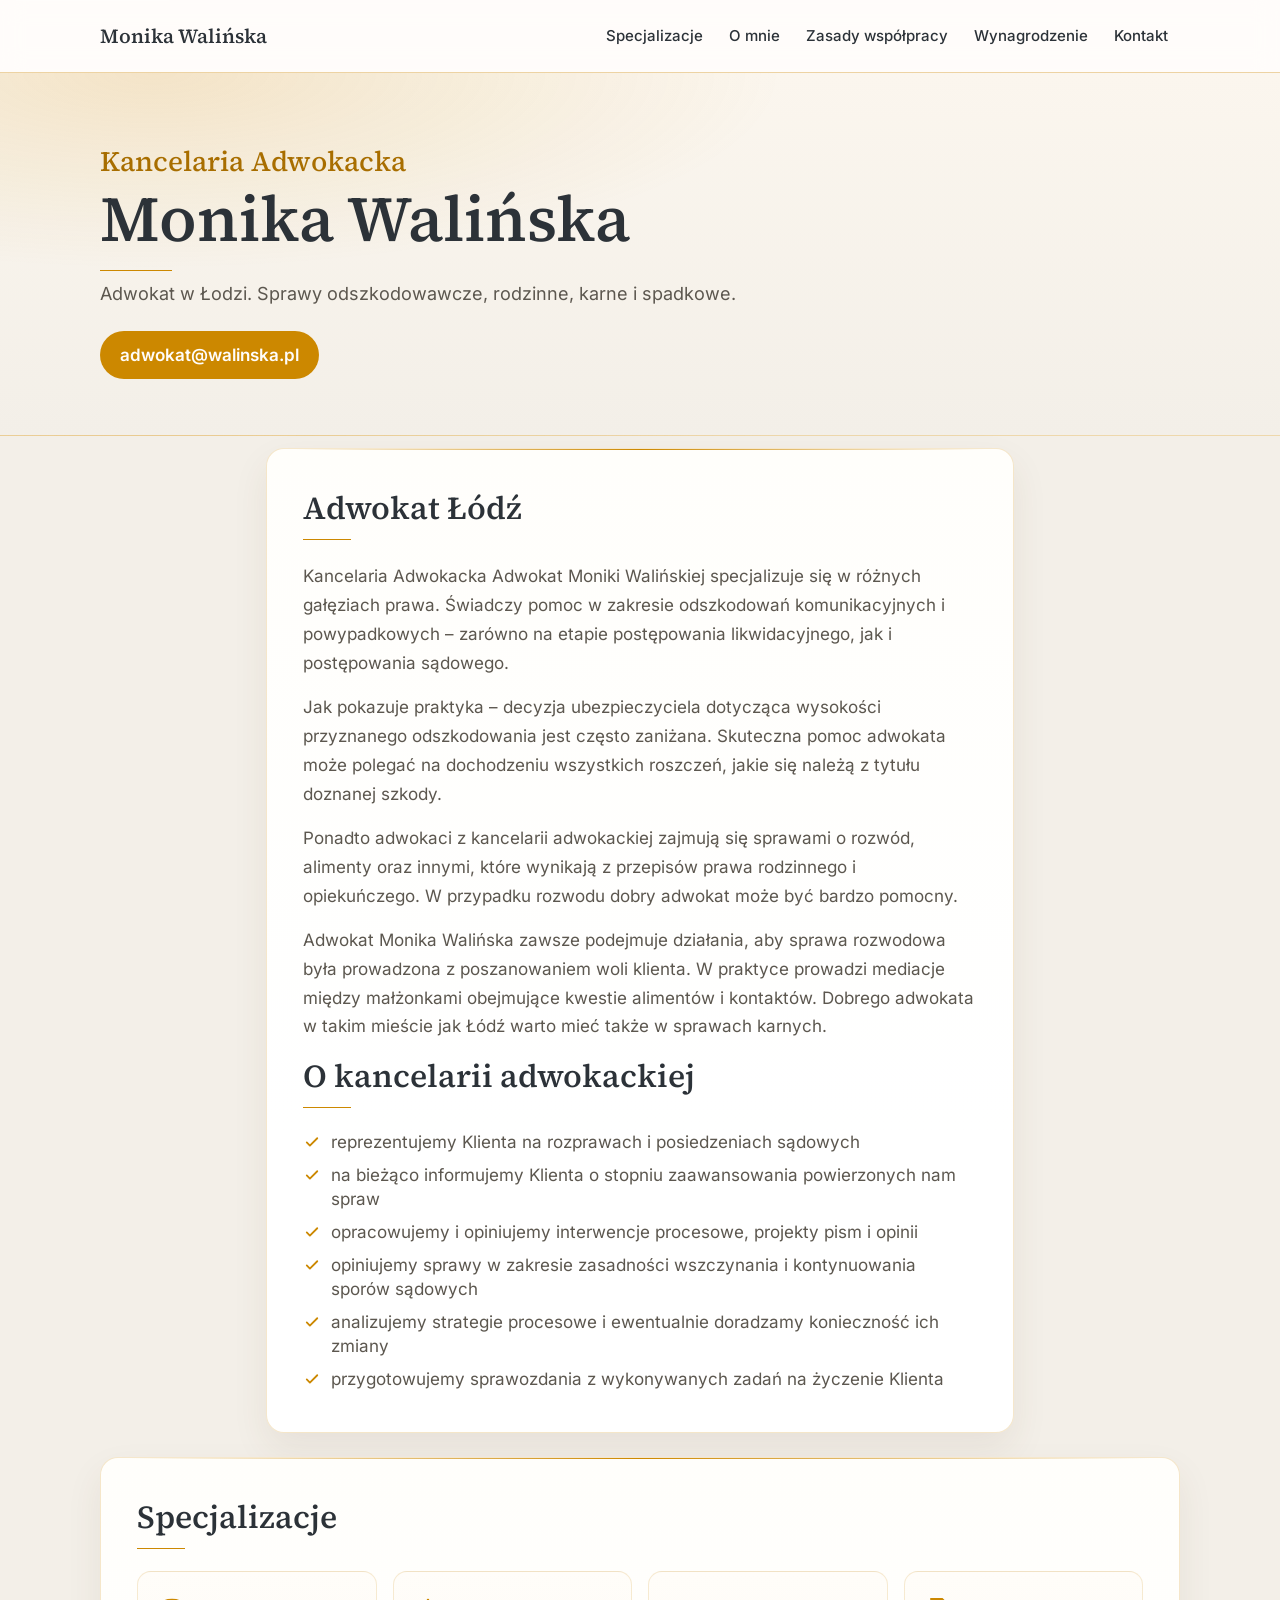
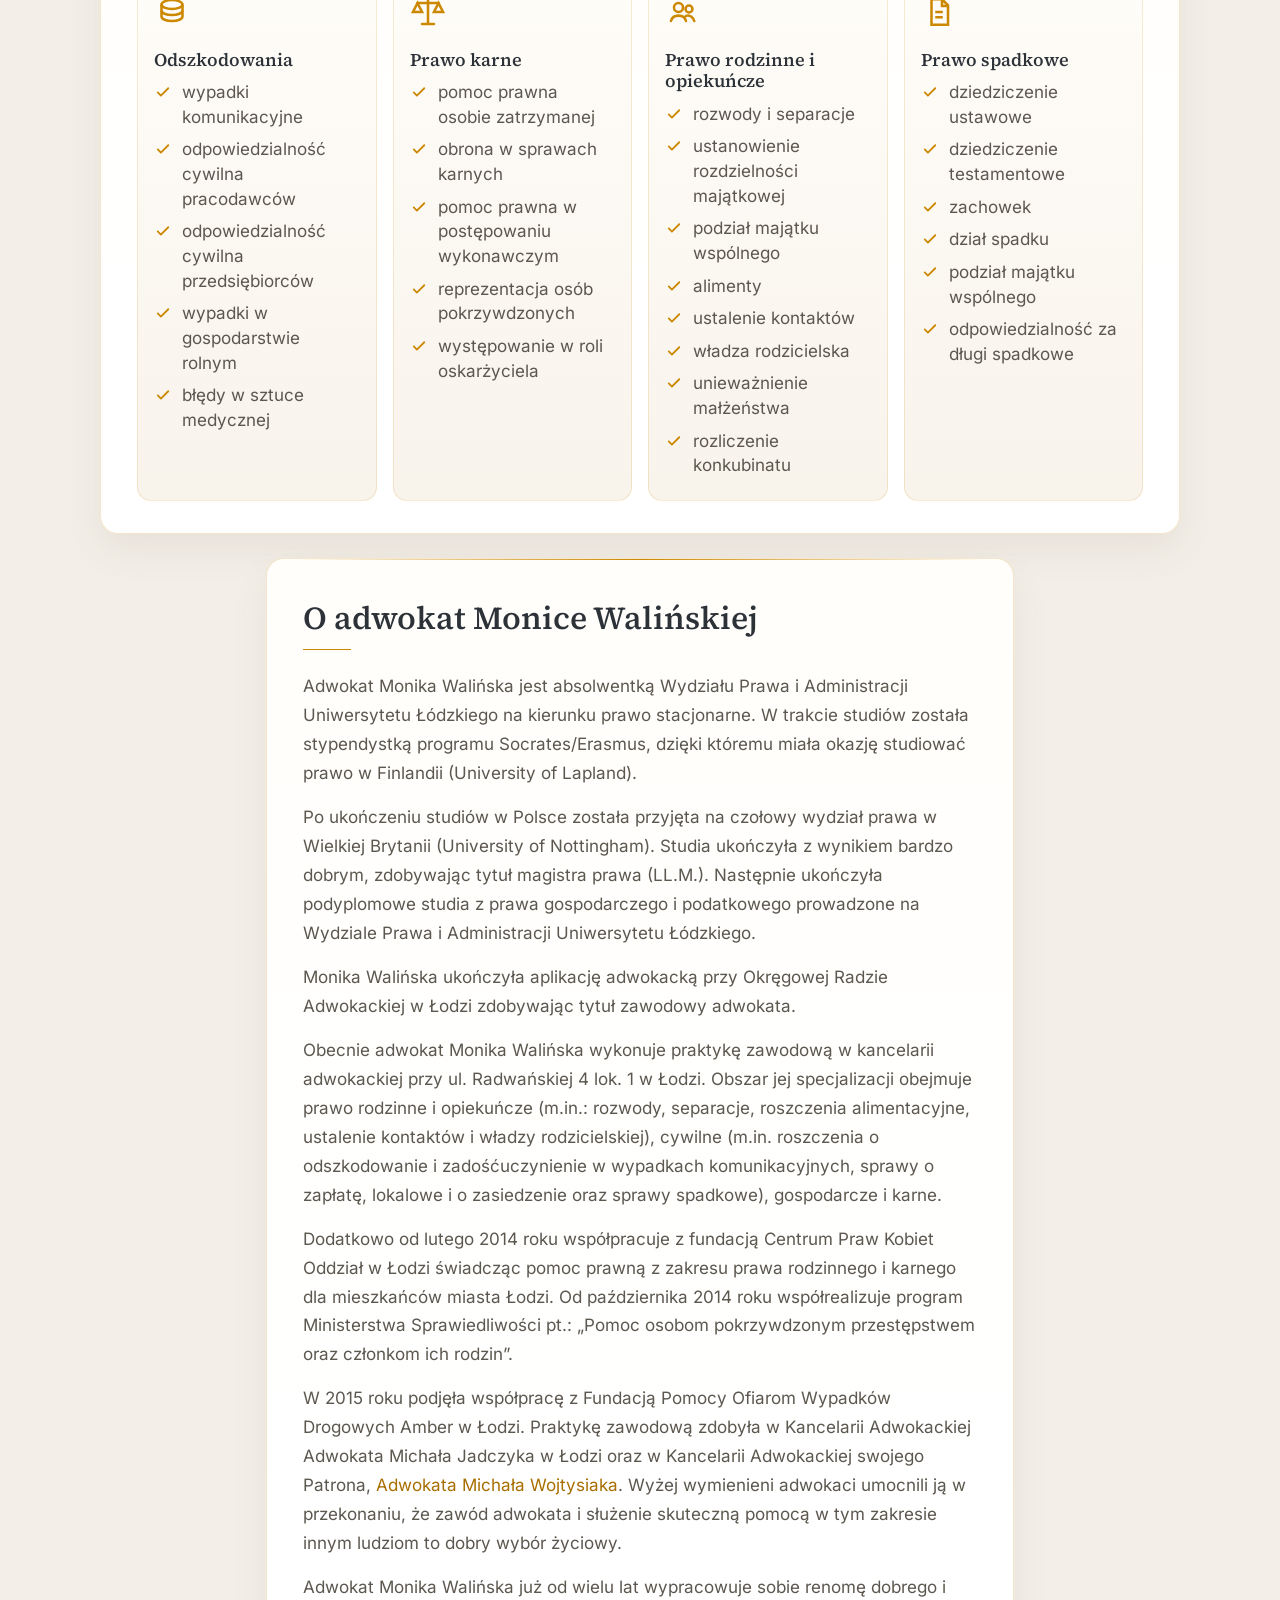
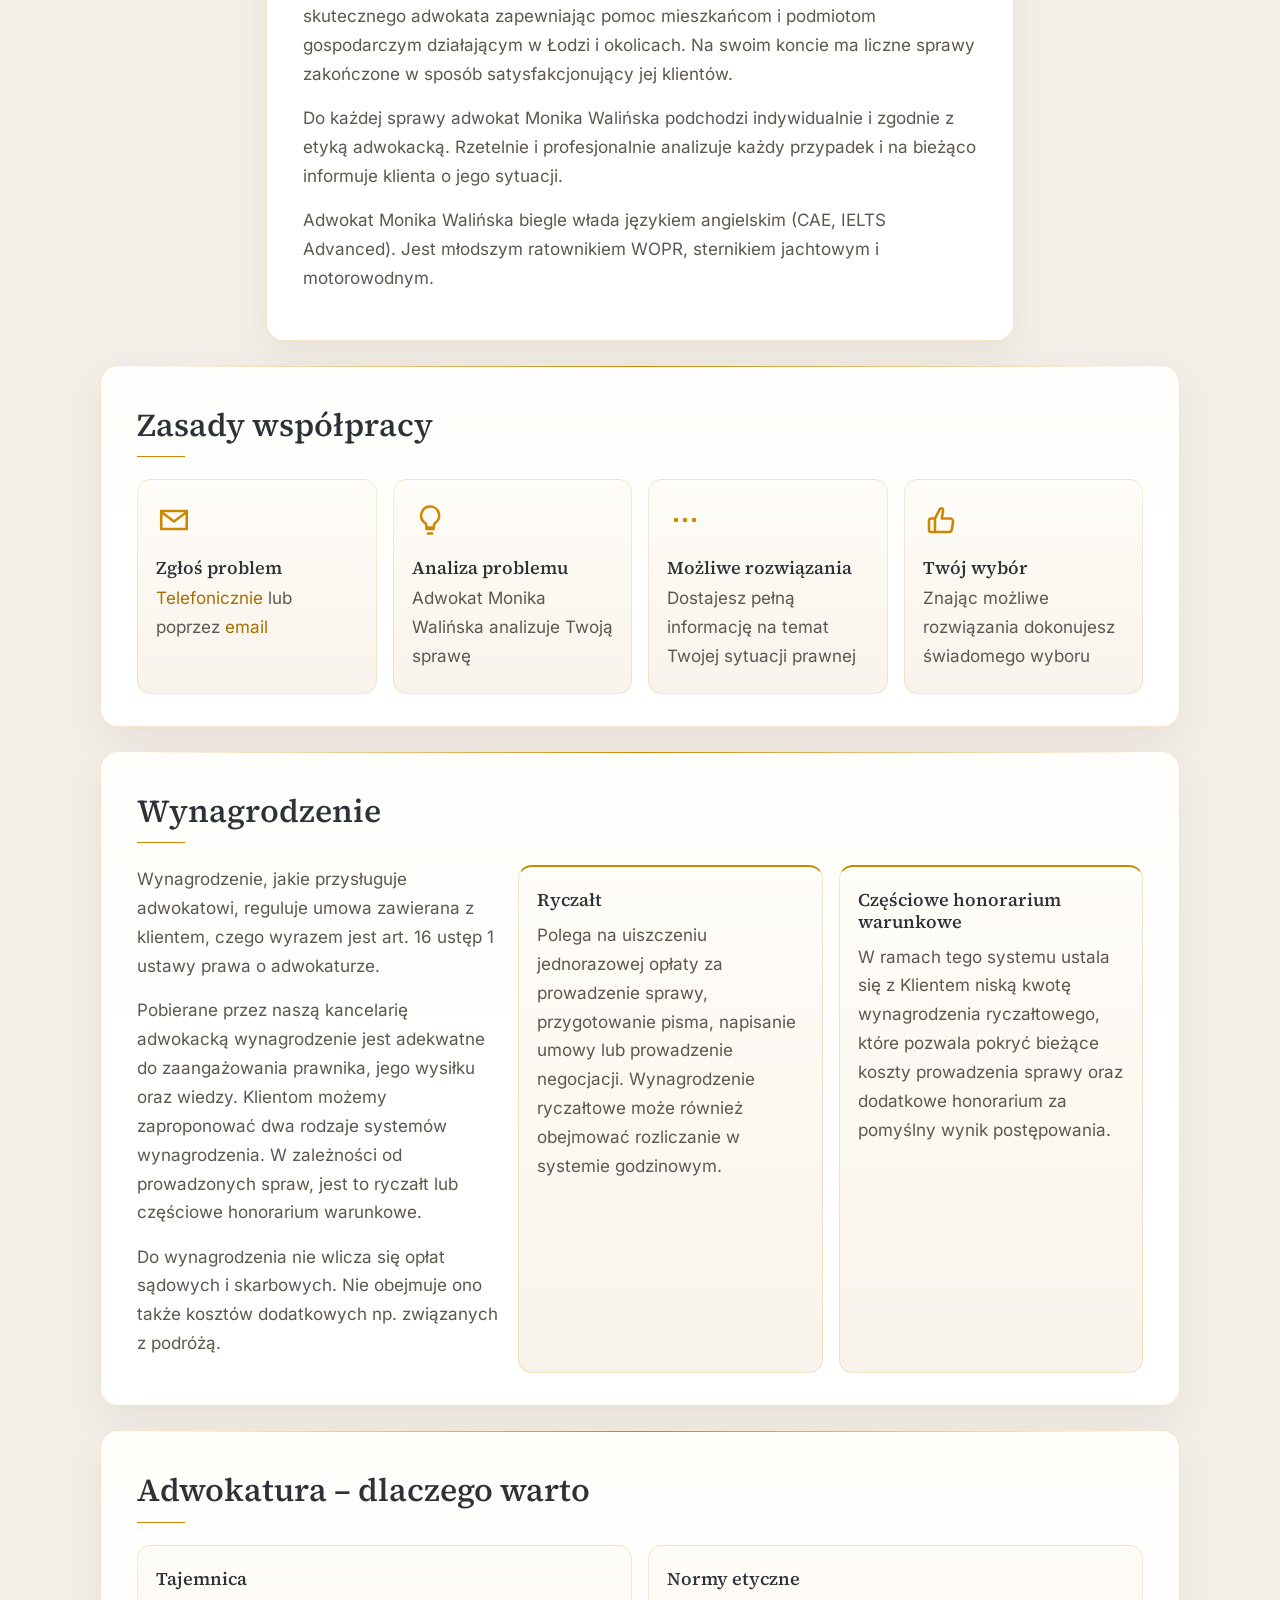
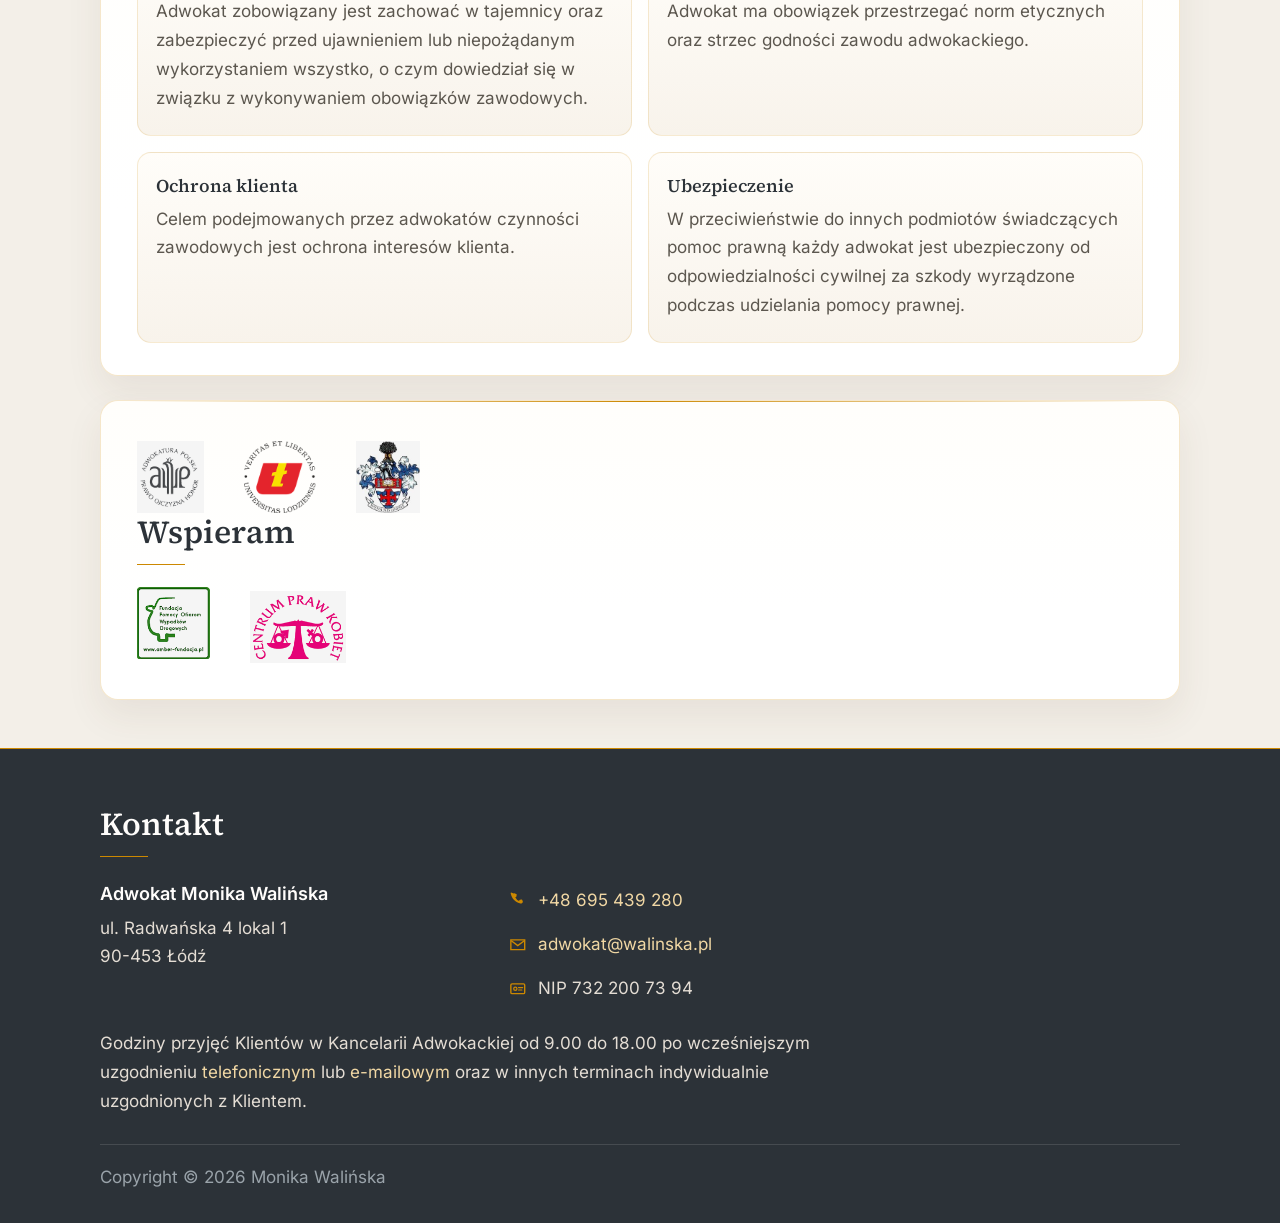
==== commit 4cdf8c80: "Give the preview a gold serif treatment. Split the hero into two lines, restore the original gold ac" ====
--- a/index.html
+++ b/index.html
@@ -65,9 +65,9 @@
 </header>
 
 <main id="tresc">
-  <section class="hero" aria-label="Kancelaria adwokacka Monika Walińska">
+  <section class="hero" aria-label="Kancelaria Adwokacka Monika Walińska">
     <div class="wrap">
-      <h1>Kancelaria adwokacka Monika Walińska</h1>
+      <h1><span class="hero-kicker">Kancelaria Adwokacka</span><span class="hero-name">Monika Walińska</span></h1>
       <p class="hero-profile">Adwokat w Łodzi. Sprawy odszkodowawcze, rodzinne, karne i spadkowe.</p>
       <p class="hero-mail"><a href="mailto:adwokat@walinska.pl">adwokat@walinska.pl</a></p>
     </div>
--- a/css/style.css
+++ b/css/style.css
@@ -1,3 +1,21 @@
+@font-face {
+  font-family: "Source Serif 4";
+  font-style: normal;
+  font-weight: 400 700;
+  font-display: swap;
+  src: url("../fonts/source-serif-latin-ext.woff2") format("woff2");
+  unicode-range: U+0100-02BA, U+02BD-02C5, U+02C7-02CC, U+02CE-02D7, U+02DD-02FF, U+0304, U+0308, U+0329, U+1D00-1DBF, U+1E00-1E9F, U+1EF2-1EFF, U+2020, U+20A0-20AB, U+20AD-20C0, U+2113, U+2C60-2C7F, U+A720-A7FF;
+}
+
+@font-face {
+  font-family: "Source Serif 4";
+  font-style: normal;
+  font-weight: 400 700;
+  font-display: swap;
+  src: url("../fonts/source-serif-latin.woff2") format("woff2");
+  unicode-range: U+0000-00FF, U+0131, U+0152-0153, U+02BB-02BC, U+02C6, U+02DA, U+02DC, U+0304, U+0308, U+0329, U+2000-206F, U+20AC, U+2122, U+2191, U+2193, U+2212, U+2215, U+FEFF, U+FFFD;
+}
+
 @font-face {
   font-family: Inter;
   font-style: normal;
@@ -18,13 +36,15 @@
 
 :root {
   --ink: #2c3238;
-  --muted: #5c656e;
-  --accent: #3d6d7a;
-  --accent-deep: #2c5560;
-  --line: #e4e7ea;
-  --paper: #f4f6f7;
-  --white: #fff;
-  --shadow: 0 10px 28px rgba(44, 50, 56, 0.07);
+  --muted: #5c574f;
+  --gold: #cc8800;
+  --gold-deep: #a86e00;
+  --accent: var(--gold);
+  --accent-deep: var(--gold-deep);
+  --line: #e7e0d6;
+  --paper: #f6f3ee;
+  --white: #fffdfb;
+  --shadow: 0 16px 36px rgba(92, 68, 32, 0.08);
   --wrap: 1080px;
   --header: 72px;
 }
@@ -41,7 +61,7 @@
   font-size: 17px;
   line-height: 1.7;
   color: var(--muted);
-  background: var(--paper);
+  background: #f3efe8;
   text-transform: none;
   font-variant: normal;
   letter-spacing: normal;
@@ -57,12 +77,13 @@
   outline-offset: 3px;
 }
 
-::selection { background: #d5e4e8; color: var(--ink); }
+::selection { background: #f3e0bc; color: var(--ink); }
 
 h1, h2, h3 {
-  font-weight: 600;
+  font-family: "Source Serif 4", Georgia, "Times New Roman", serif;
+  font-weight: 560;
   color: var(--ink);
-  line-height: 1.25;
+  line-height: 1.2;
   text-transform: none;
   letter-spacing: normal;
 }
@@ -101,9 +122,9 @@
   position: sticky;
   top: 0;
   z-index: 40;
-  background: rgba(255, 255, 255, 0.94);
+  background: rgba(255, 253, 251, 0.94);
   backdrop-filter: blur(12px);
-  border-bottom: 1px solid var(--line);
+  border-bottom: 1px solid rgba(204, 136, 0, 0.35);
 }
 
 .head-inner {
@@ -116,8 +137,9 @@
 
 .logo {
   color: var(--ink);
-  font-weight: 600;
-  font-size: 18px;
+  font-family: "Source Serif 4", Georgia, serif;
+  font-weight: 560;
+  font-size: 20px;
   line-height: 1.2;
   padding: 8px 0;
 }
@@ -167,13 +189,42 @@
   color: var(--accent-deep);
 }
 
-.hero { padding: 64px 0 28px; }
+.hero {
+  padding: 72px 0 40px;
+  background:
+    radial-gradient(900px 280px at 12% 0%, rgba(204, 136, 0, 0.16), transparent 70%),
+    linear-gradient(180deg, #fbf6ee 0%, #f3efe8 100%);
+  border-bottom: 1px solid rgba(204, 136, 0, 0.28);
+}
 
 .hero h1 {
-  margin: 0 0 12px;
-  max-width: 16ch;
-  font-size: clamp(34px, 5vw, 52px);
-  font-weight: 600;
+  margin: 0 0 8px;
+  font-weight: 500;
+}
+
+.hero-kicker {
+  display: block;
+  margin-bottom: 6px;
+  color: var(--gold-deep);
+  font-size: clamp(20px, 2.4vw, 28px);
+  font-weight: 500;
+  line-height: 1.2;
+}
+
+.hero-name {
+  display: block;
+  font-size: clamp(40px, 6vw, 64px);
+  font-weight: 560;
+  line-height: 1.05;
+}
+
+.hero h1::after {
+  content: "";
+  display: block;
+  width: 72px;
+  height: 1px;
+  margin-top: 18px;
+  background: var(--gold);
 }
 
 .hero-profile {
@@ -199,15 +250,36 @@
 .section { padding: 12px 0; }
 
 .card {
-  background: var(--white);
+  position: relative;
+  background: linear-gradient(180deg, #fffefb 0%, #fff 70%);
+  border: 1px solid rgba(204, 136, 0, 0.2);
   border-radius: 18px;
   box-shadow: var(--shadow);
-  padding: 36px 36px 28px;
+  padding: 40px 36px 32px;
+}
+
+.card::before {
+  content: "";
+  position: absolute;
+  top: 0;
+  left: 28px;
+  right: 28px;
+  height: 1px;
+  background: linear-gradient(90deg, transparent, var(--gold), transparent);
 }
 
 .section-title {
-  margin: 0 0 18px;
-  font-size: 28px;
+  margin: 0 0 22px;
+  font-size: 32px;
+}
+
+.section-title::after {
+  content: "";
+  display: block;
+  width: 48px;
+  height: 1px;
+  margin-top: 12px;
+  background: var(--gold);
 }
 
 .prose { max-width: 68ch; }
@@ -235,7 +307,8 @@
 }
 
 .spec {
-  background: var(--paper);
+  background: linear-gradient(180deg, #fffdf9, #f8f3eb);
+  border: 1px solid rgba(204, 136, 0, 0.16);
   border-radius: 14px;
   padding: 22px 16px 14px;
 }
@@ -253,9 +326,10 @@
 
 .steps article,
 .service {
-  background: var(--paper);
+  background: linear-gradient(180deg, #fffdf9, #f8f3eb);
+  border: 1px solid rgba(204, 136, 0, 0.16);
   border-radius: 14px;
-  padding: 20px 16px;
+  padding: 22px 18px;
 }
 
 .steps h3 { margin: 12px 0 6px; font-size: 18px; }
@@ -269,10 +343,11 @@
 }
 
 .price {
-  background: var(--paper);
+  background: linear-gradient(180deg, #fffdf9, #f8f3eb);
+  border: 1px solid rgba(204, 136, 0, 0.2);
   border-radius: 14px;
   padding: 22px 18px;
-  border-top: 3px solid var(--accent);
+  border-top: 2px solid var(--gold);
 }
 
 .price h3 {
@@ -326,15 +401,16 @@
 
 #footer {
   background: var(--ink);
-  color: #d7dce0;
+  color: #e4ddd4;
   padding: 56px 0 32px;
-  margin-top: 28px;
-}
-
-#footer h2 { color: var(--white); font-size: 28px; }
-#footer a { color: var(--white); }
-#footer a:hover { color: #d5e4e8; }
-#footer .icon { color: #9aa3aa; }
+  margin-top: 36px;
+  border-top: 1px solid var(--gold);
+}
+
+#footer h2 { color: var(--white); font-size: 32px; }
+#footer a { color: #f0d7a4; }
+#footer a:hover { color: var(--white); }
+#footer .icon { color: var(--gold); }
 
 .contact {
   display: grid;
@@ -426,10 +502,10 @@
 
 @media (max-width: 640px) {
   .wrap { width: min(var(--wrap), calc(100% - 28px)); }
-  .hero { padding: 36px 0 12px; }
-  .hero h1 { font-size: 32px; }
+  .hero { padding: 40px 0 24px; }
+  .hero-name { font-size: 36px; }
   .card { padding: 24px 18px 18px; }
-  .section-title { font-size: 24px; }
+  .section-title { font-size: 26px; }
   .specs,
   .steps { grid-template-columns: 1fr; }
   .logo-row,
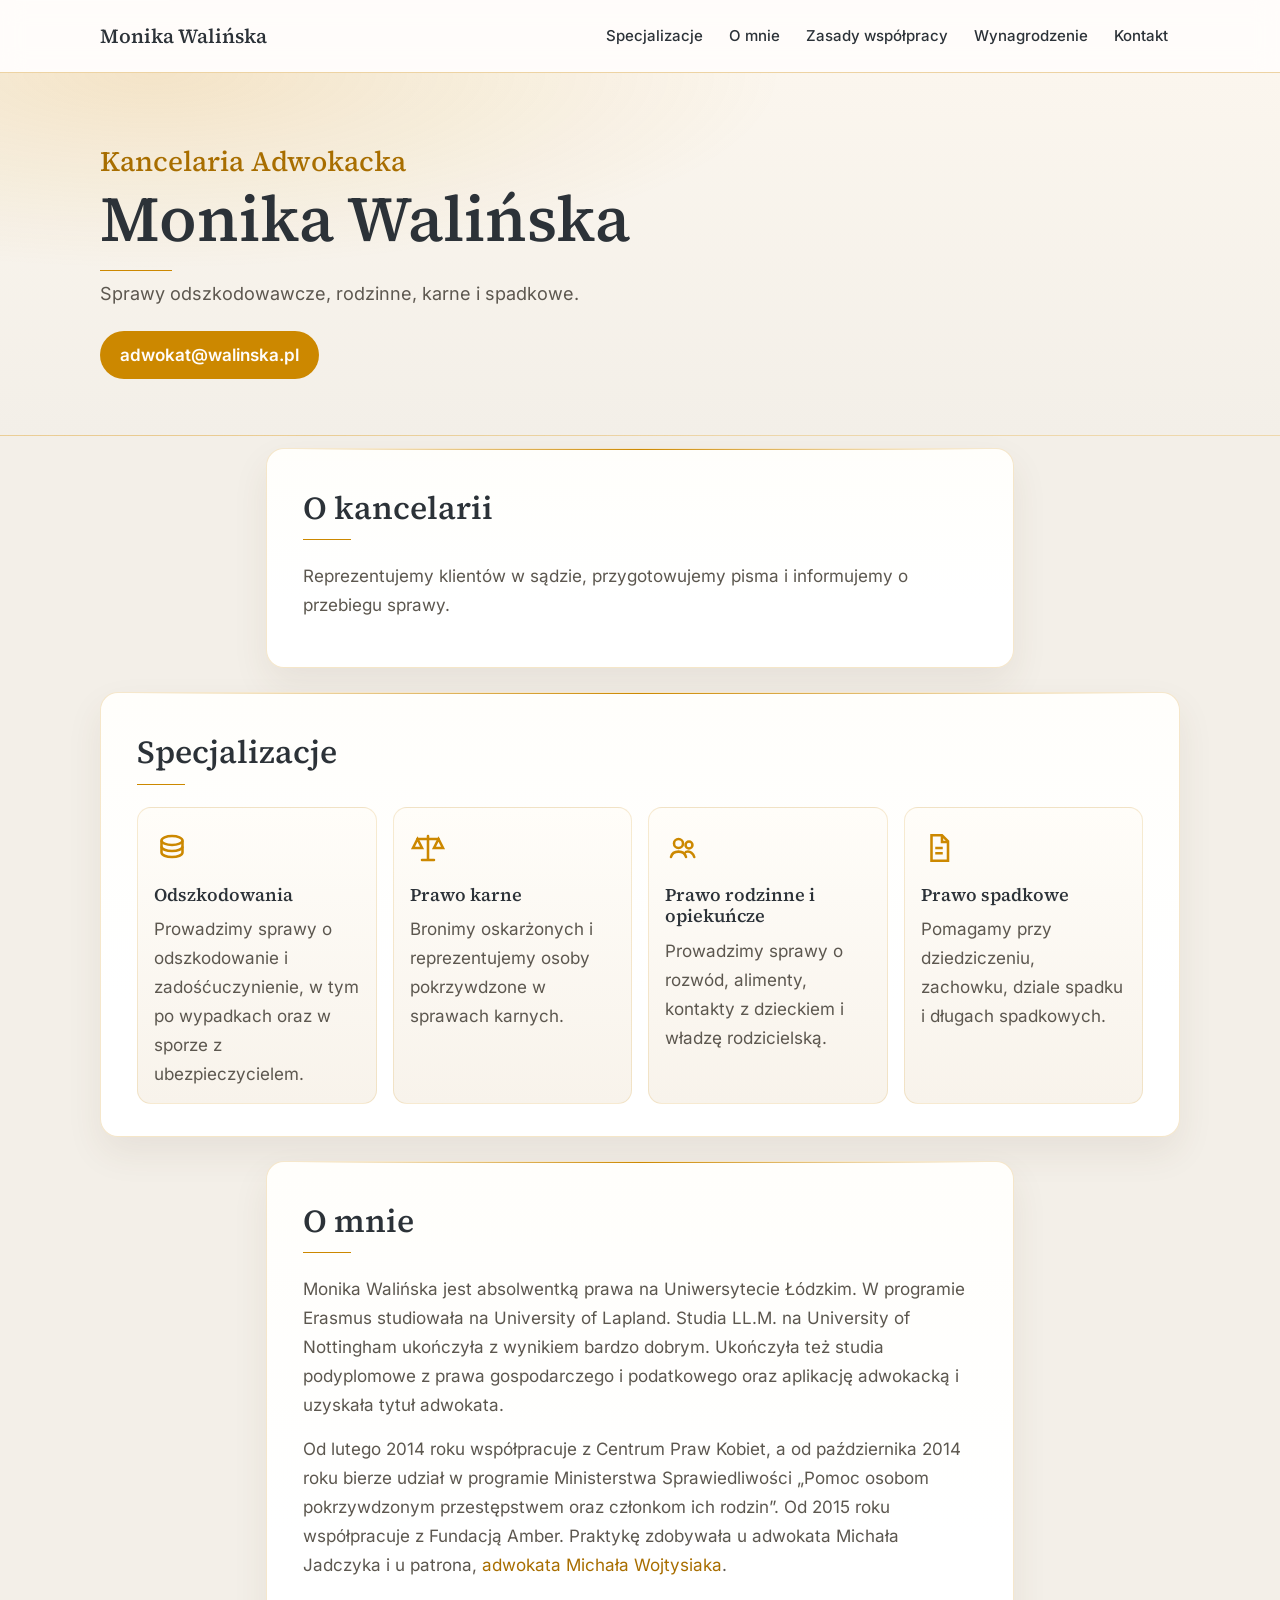
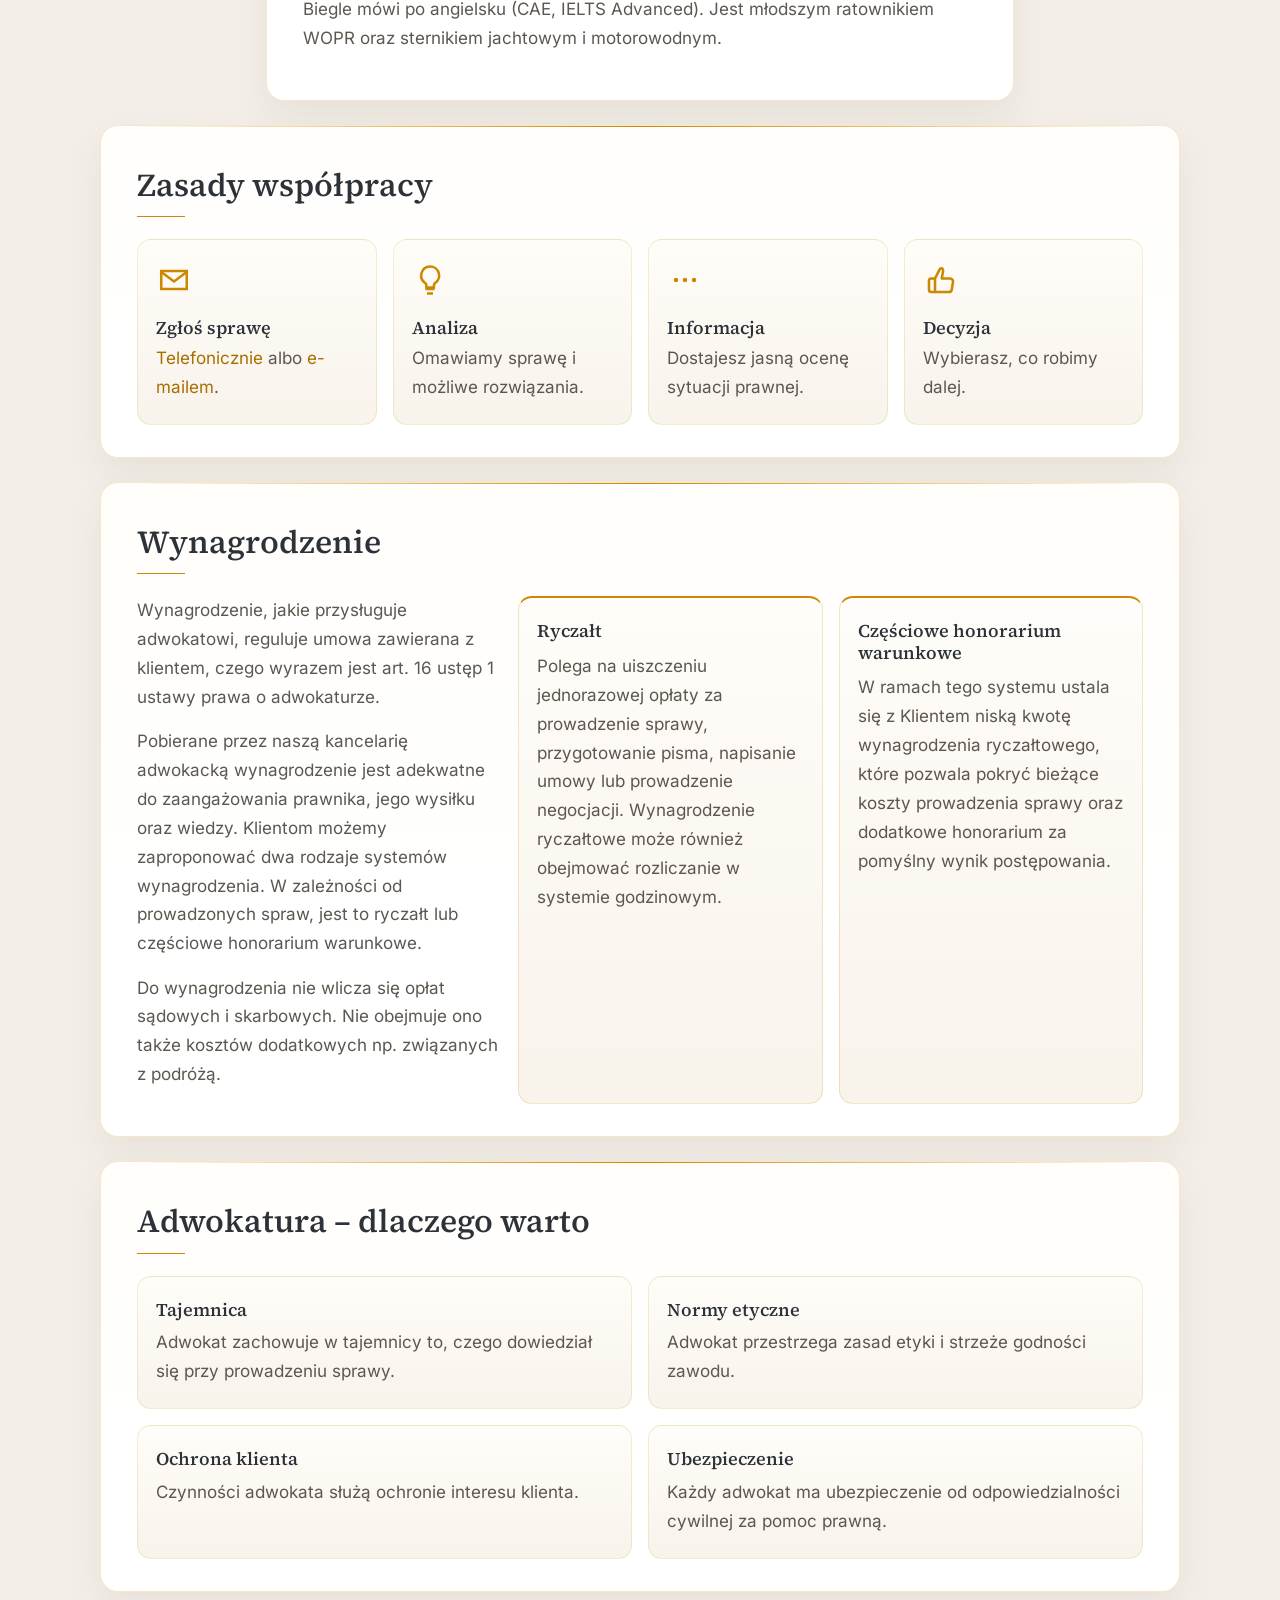
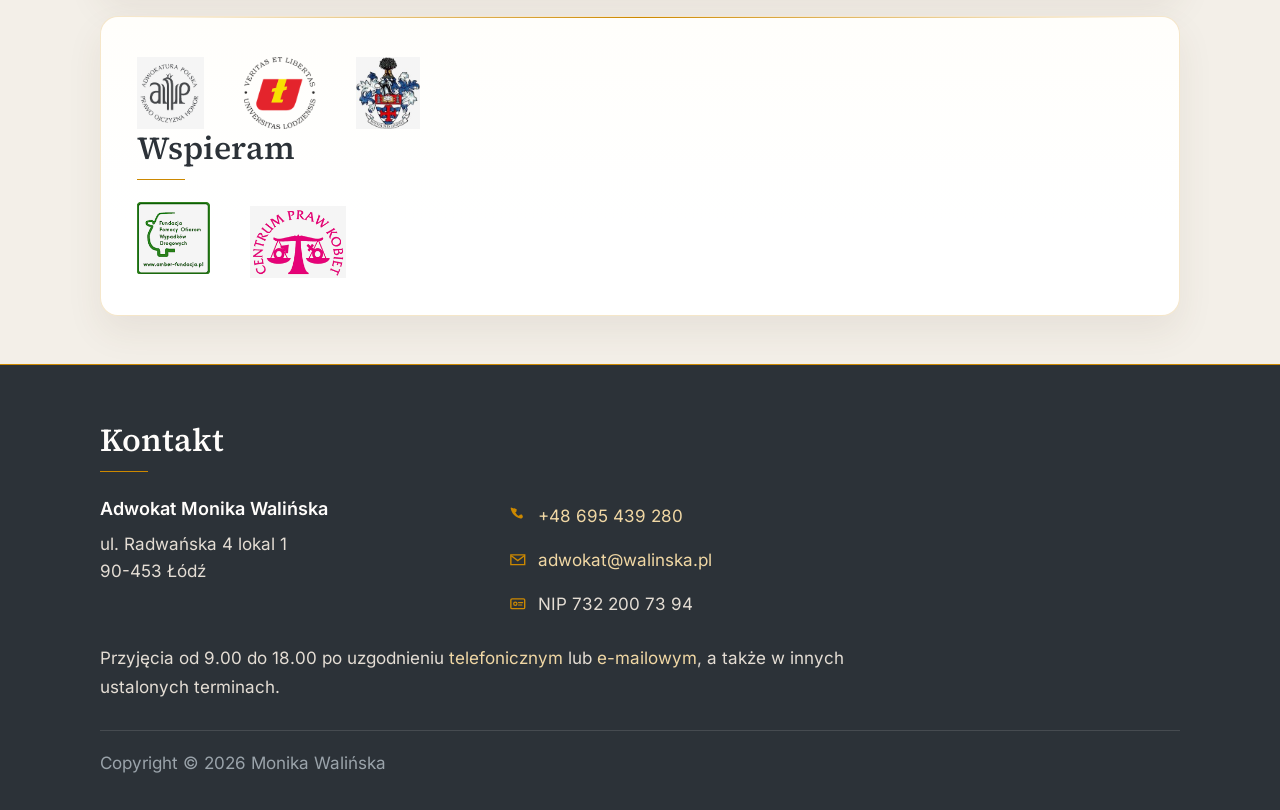
==== commit 16baf0b3: "Shorten the preview copy and bust caches at v=7. Drop the keyword-stuffed titles and repeated city p" ====
--- a/index.html
+++ b/index.html
@@ -3,8 +3,8 @@
 <head>
   <meta charset="utf-8">
   <meta name="viewport" content="width=device-width, initial-scale=1">
-  <title>Kancelaria adwokacka, odszkodowania komunikacyjne, powypadkowe, prawo karne, rodzinne, rozwody | Adwokat Monika Walińska Łódź</title>
-  <meta name="description" content="Jako skuteczny adwokat Monika Walińska prowadzi kancelarię adwokacką i odszkodowawczą w Łodzi. Pomaga firmom oraz osobom fizycznym przy sprawach spadkowych, alimentach i odszkodowaniach komunikacyjnych oraz powypadkowych. Nie są jej obce sprawy rozwodowe i prawo karne.">
+  <title>Kancelaria Adwokacka Monika Walińska</title>
+  <meta name="description" content="Adwokat Monika Walińska prowadzi sprawy odszkodowawcze, rodzinne, karne i spadkowe.">
   <meta name="robots" content="noindex">
   <link rel="canonical" href="https://adwokatwalinska.pl/">
   <link rel="icon" href="/favicon.svg" type="image/svg+xml">
@@ -14,18 +14,18 @@
   <meta property="og:locale" content="pl_PL">
   <meta property="og:site_name" content="Kancelaria Adwokacka Monika Walińska">
   <meta property="og:title" content="Kancelaria Adwokacka Monika Walińska">
-  <meta property="og:description" content="Kancelaria adwokacka Moniki Walińskiej w Łodzi. Ul. Radwańska 4 lok. 1.">
+  <meta property="og:description" content="Adwokat Monika Walińska prowadzi sprawy odszkodowawcze, rodzinne, karne i spadkowe.">
   <meta property="og:url" content="https://adwokatwalinska.pl/">
   <meta property="og:image" content="https://adwokatwalinska.pl/images/og-image.jpg">
   <meta property="og:image:width" content="1200">
   <meta property="og:image:height" content="630">
-  <meta property="og:image:alt" content="Kancelaria Adwokacka Monika Walińska, Łódź">
+  <meta property="og:image:alt" content="Kancelaria Adwokacka Monika Walińska">
   <meta name="twitter:card" content="summary_large_image">
   <meta name="twitter:title" content="Kancelaria Adwokacka Monika Walińska">
-  <meta name="twitter:description" content="Kancelaria adwokacka Moniki Walińskiej w Łodzi. Ul. Radwańska 4 lok. 1.">
+  <meta name="twitter:description" content="Adwokat Monika Walińska prowadzi sprawy odszkodowawcze, rodzinne, karne i spadkowe.">
   <meta name="twitter:image" content="https://adwokatwalinska.pl/images/og-image.jpg">
-  <meta name="twitter:image:alt" content="Kancelaria Adwokacka Monika Walińska, Łódź">
-  <link rel="stylesheet" href="/css/style.css">
+  <meta name="twitter:image:alt" content="Kancelaria Adwokacka Monika Walińska">
+  <link rel="stylesheet" href="/css/style.css?v=7">
   <meta name="google-site-verification" content="vQirmyAUzKBIM4DWhnLAm6wufHQBb4rJvE5ieYo9fHM">
   <script>document.documentElement.classList.add("js");</script>
   <script type="application/ld+json">
@@ -68,27 +68,15 @@
   <section class="hero" aria-label="Kancelaria Adwokacka Monika Walińska">
     <div class="wrap">
       <h1><span class="hero-kicker">Kancelaria Adwokacka</span><span class="hero-name">Monika Walińska</span></h1>
-      <p class="hero-profile">Adwokat w Łodzi. Sprawy odszkodowawcze, rodzinne, karne i spadkowe.</p>
+      <p class="hero-profile">Sprawy odszkodowawcze, rodzinne, karne i spadkowe.</p>
       <p class="hero-mail"><a href="mailto:adwokat@walinska.pl">adwokat@walinska.pl</a></p>
     </div>
   </section>
 
   <section class="section reveal">
     <div class="wrap card prose">
-      <h2 class="section-title">Adwokat Łódź</h2>
-      <p>Kancelaria Adwokacka Adwokat Moniki Walińskiej specjalizuje się w różnych gałęziach prawa. Świadczy pomoc w zakresie odszkodowań komunikacyjnych i powypadkowych – zarówno na etapie postępowania likwidacyjnego, jak i postępowania sądowego.</p>
-      <p>Jak pokazuje praktyka – decyzja ubezpieczyciela dotycząca wysokości przyznanego odszkodowania jest często zaniżana. Skuteczna pomoc adwokata może polegać na dochodzeniu wszystkich roszczeń, jakie się należą z tytułu doznanej szkody.</p>
-      <p>Ponadto adwokaci z kancelarii adwokackiej zajmują się sprawami o rozwód, alimenty oraz innymi, które wynikają z przepisów prawa rodzinnego i opiekuńczego. W przypadku rozwodu dobry adwokat może być bardzo pomocny.</p>
-      <p>Adwokat Monika Walińska zawsze podejmuje działania, aby sprawa rozwodowa była prowadzona z poszanowaniem woli klienta. W praktyce prowadzi mediacje między małżonkami obejmujące kwestie alimentów i kontaktów. Dobrego adwokata w takim mieście jak Łódź warto mieć także w sprawach karnych.</p>
-      <h2 class="section-title">O kancelarii adwokackiej</h2>
-      <ul class="ticks">
-        <li><svg class="icon" viewBox="0 0 24 24" aria-hidden="true" focusable="false"><path fill="none" stroke="currentColor" stroke-width="2.4" stroke-linecap="round" stroke-linejoin="round" d="M5 12.5l4.2 4.2L19 7"/></svg><span>reprezentujemy Klienta na rozprawach i posiedzeniach sądowych</span></li>
-        <li><svg class="icon" viewBox="0 0 24 24" aria-hidden="true" focusable="false"><path fill="none" stroke="currentColor" stroke-width="2.4" stroke-linecap="round" stroke-linejoin="round" d="M5 12.5l4.2 4.2L19 7"/></svg><span>na bieżąco informujemy Klienta o stopniu zaawansowania powierzonych nam spraw</span></li>
-        <li><svg class="icon" viewBox="0 0 24 24" aria-hidden="true" focusable="false"><path fill="none" stroke="currentColor" stroke-width="2.4" stroke-linecap="round" stroke-linejoin="round" d="M5 12.5l4.2 4.2L19 7"/></svg><span>opracowujemy i opiniujemy interwencje procesowe, projekty pism i opinii</span></li>
-        <li><svg class="icon" viewBox="0 0 24 24" aria-hidden="true" focusable="false"><path fill="none" stroke="currentColor" stroke-width="2.4" stroke-linecap="round" stroke-linejoin="round" d="M5 12.5l4.2 4.2L19 7"/></svg><span>opiniujemy sprawy w zakresie zasadności wszczynania i kontynuowania sporów sądowych</span></li>
-        <li><svg class="icon" viewBox="0 0 24 24" aria-hidden="true" focusable="false"><path fill="none" stroke="currentColor" stroke-width="2.4" stroke-linecap="round" stroke-linejoin="round" d="M5 12.5l4.2 4.2L19 7"/></svg><span>analizujemy strategie procesowe i ewentualnie doradzamy konieczność ich zmiany</span></li>
-        <li><svg class="icon" viewBox="0 0 24 24" aria-hidden="true" focusable="false"><path fill="none" stroke="currentColor" stroke-width="2.4" stroke-linecap="round" stroke-linejoin="round" d="M5 12.5l4.2 4.2L19 7"/></svg><span>przygotowujemy sprawozdania z wykonywanych zadań na życzenie Klienta</span></li>
-      </ul>
+      <h2 class="section-title">O kancelarii</h2>
+      <p>Reprezentujemy klientów w sądzie, przygotowujemy pisma i informujemy o przebiegu sprawy.</p>
     </div>
   </section>
 
@@ -99,50 +87,22 @@
         <article class="spec">
           <svg class="icon icon-lg" viewBox="0 0 24 24" aria-hidden="true" focusable="false"><ellipse cx="12" cy="7" rx="7" ry="3" fill="none" stroke="currentColor" stroke-width="1.7"/><path fill="none" stroke="currentColor" stroke-width="1.7" d="M5 7v4c0 1.7 3.1 3 7 3s7-1.3 7-3V7"/><path fill="none" stroke="currentColor" stroke-width="1.7" d="M5 11v4c0 1.7 3.1 3 7 3s7-1.3 7-3v-4"/></svg>
           <h3>Odszkodowania</h3>
-          <ul class="ticks">
-            <li><svg class="icon" viewBox="0 0 24 24" aria-hidden="true" focusable="false"><path fill="none" stroke="currentColor" stroke-width="2.4" stroke-linecap="round" stroke-linejoin="round" d="M5 12.5l4.2 4.2L19 7"/></svg><span>wypadki komunikacyjne</span></li>
-            <li><svg class="icon" viewBox="0 0 24 24" aria-hidden="true" focusable="false"><path fill="none" stroke="currentColor" stroke-width="2.4" stroke-linecap="round" stroke-linejoin="round" d="M5 12.5l4.2 4.2L19 7"/></svg><span>odpowiedzialność cywilna pracodawców</span></li>
-            <li><svg class="icon" viewBox="0 0 24 24" aria-hidden="true" focusable="false"><path fill="none" stroke="currentColor" stroke-width="2.4" stroke-linecap="round" stroke-linejoin="round" d="M5 12.5l4.2 4.2L19 7"/></svg><span>odpowiedzialność cywilna przedsiębiorców</span></li>
-            <li><svg class="icon" viewBox="0 0 24 24" aria-hidden="true" focusable="false"><path fill="none" stroke="currentColor" stroke-width="2.4" stroke-linecap="round" stroke-linejoin="round" d="M5 12.5l4.2 4.2L19 7"/></svg><span>wypadki w gospodarstwie rolnym</span></li>
-            <li><svg class="icon" viewBox="0 0 24 24" aria-hidden="true" focusable="false"><path fill="none" stroke="currentColor" stroke-width="2.4" stroke-linecap="round" stroke-linejoin="round" d="M5 12.5l4.2 4.2L19 7"/></svg><span>błędy w sztuce medycznej</span></li>
-          </ul>
+          <p>Prowadzimy sprawy o odszkodowanie i zadośćuczynienie, w tym po wypadkach oraz w sporze z ubezpieczycielem.</p>
         </article>
         <article class="spec">
           <svg class="icon icon-lg" viewBox="0 0 24 24" aria-hidden="true" focusable="false"><path fill="none" stroke="currentColor" stroke-width="1.7" stroke-linecap="round" d="M12 4v16M8 20h8M12 6h7M12 6H5"/><path fill="none" stroke="currentColor" stroke-width="1.7" d="M5 6l-3 6h6zM19 6l-3 6h6z"/></svg>
           <h3>Prawo karne</h3>
-          <ul class="ticks">
-            <li><svg class="icon" viewBox="0 0 24 24" aria-hidden="true" focusable="false"><path fill="none" stroke="currentColor" stroke-width="2.4" stroke-linecap="round" stroke-linejoin="round" d="M5 12.5l4.2 4.2L19 7"/></svg><span>pomoc prawna osobie zatrzymanej</span></li>
-            <li><svg class="icon" viewBox="0 0 24 24" aria-hidden="true" focusable="false"><path fill="none" stroke="currentColor" stroke-width="2.4" stroke-linecap="round" stroke-linejoin="round" d="M5 12.5l4.2 4.2L19 7"/></svg><span>obrona w sprawach karnych</span></li>
-            <li><svg class="icon" viewBox="0 0 24 24" aria-hidden="true" focusable="false"><path fill="none" stroke="currentColor" stroke-width="2.4" stroke-linecap="round" stroke-linejoin="round" d="M5 12.5l4.2 4.2L19 7"/></svg><span>pomoc prawna w postępowaniu wykonawczym</span></li>
-            <li><svg class="icon" viewBox="0 0 24 24" aria-hidden="true" focusable="false"><path fill="none" stroke="currentColor" stroke-width="2.4" stroke-linecap="round" stroke-linejoin="round" d="M5 12.5l4.2 4.2L19 7"/></svg><span>reprezentacja osób pokrzywdzonych</span></li>
-            <li><svg class="icon" viewBox="0 0 24 24" aria-hidden="true" focusable="false"><path fill="none" stroke="currentColor" stroke-width="2.4" stroke-linecap="round" stroke-linejoin="round" d="M5 12.5l4.2 4.2L19 7"/></svg><span>występowanie w roli oskarżyciela</span></li>
-          </ul>
+          <p>Bronimy oskarżonych i reprezentujemy osoby pokrzywdzone w sprawach karnych.</p>
         </article>
         <article class="spec">
           <svg class="icon icon-lg" viewBox="0 0 24 24" aria-hidden="true" focusable="false"><circle cx="9" cy="9" r="3" fill="none" stroke="currentColor" stroke-width="1.7"/><circle cx="16" cy="10" r="2.3" fill="none" stroke="currentColor" stroke-width="1.7"/><path fill="none" stroke="currentColor" stroke-width="1.7" stroke-linecap="round" d="M4 18c.6-2.4 2.5-3.6 5-3.6s4.4 1.2 5 3.6M14 14.6c1.3-.4 2.6-.2 3.6.6 1 .8 1.6 1.8 1.9 2.8"/></svg>
           <h3>Prawo rodzinne i opiekuńcze</h3>
-          <ul class="ticks">
-            <li><svg class="icon" viewBox="0 0 24 24" aria-hidden="true" focusable="false"><path fill="none" stroke="currentColor" stroke-width="2.4" stroke-linecap="round" stroke-linejoin="round" d="M5 12.5l4.2 4.2L19 7"/></svg><span>rozwody i separacje</span></li>
-            <li><svg class="icon" viewBox="0 0 24 24" aria-hidden="true" focusable="false"><path fill="none" stroke="currentColor" stroke-width="2.4" stroke-linecap="round" stroke-linejoin="round" d="M5 12.5l4.2 4.2L19 7"/></svg><span>ustanowienie rozdzielności majątkowej</span></li>
-            <li><svg class="icon" viewBox="0 0 24 24" aria-hidden="true" focusable="false"><path fill="none" stroke="currentColor" stroke-width="2.4" stroke-linecap="round" stroke-linejoin="round" d="M5 12.5l4.2 4.2L19 7"/></svg><span>podział majątku wspólnego</span></li>
-            <li><svg class="icon" viewBox="0 0 24 24" aria-hidden="true" focusable="false"><path fill="none" stroke="currentColor" stroke-width="2.4" stroke-linecap="round" stroke-linejoin="round" d="M5 12.5l4.2 4.2L19 7"/></svg><span>alimenty</span></li>
-            <li><svg class="icon" viewBox="0 0 24 24" aria-hidden="true" focusable="false"><path fill="none" stroke="currentColor" stroke-width="2.4" stroke-linecap="round" stroke-linejoin="round" d="M5 12.5l4.2 4.2L19 7"/></svg><span>ustalenie kontaktów</span></li>
-            <li><svg class="icon" viewBox="0 0 24 24" aria-hidden="true" focusable="false"><path fill="none" stroke="currentColor" stroke-width="2.4" stroke-linecap="round" stroke-linejoin="round" d="M5 12.5l4.2 4.2L19 7"/></svg><span>władza rodzicielska</span></li>
-            <li><svg class="icon" viewBox="0 0 24 24" aria-hidden="true" focusable="false"><path fill="none" stroke="currentColor" stroke-width="2.4" stroke-linecap="round" stroke-linejoin="round" d="M5 12.5l4.2 4.2L19 7"/></svg><span>unieważnienie małżeństwa</span></li>
-            <li><svg class="icon" viewBox="0 0 24 24" aria-hidden="true" focusable="false"><path fill="none" stroke="currentColor" stroke-width="2.4" stroke-linecap="round" stroke-linejoin="round" d="M5 12.5l4.2 4.2L19 7"/></svg><span>rozliczenie konkubinatu</span></li>
-          </ul>
+          <p>Prowadzimy sprawy o rozwód, alimenty, kontakty z dzieckiem i władzę rodzicielską.</p>
         </article>
         <article class="spec">
           <svg class="icon icon-lg" viewBox="0 0 24 24" aria-hidden="true" focusable="false"><path fill="none" stroke="currentColor" stroke-width="1.7" d="M7 3.5h7l4 4V20.5H7z"/><path fill="none" stroke="currentColor" stroke-width="1.7" d="M14 3.5V8h4M9.5 12h5M9.5 15.5h5"/></svg>
           <h3>Prawo spadkowe</h3>
-          <ul class="ticks">
-            <li><svg class="icon" viewBox="0 0 24 24" aria-hidden="true" focusable="false"><path fill="none" stroke="currentColor" stroke-width="2.4" stroke-linecap="round" stroke-linejoin="round" d="M5 12.5l4.2 4.2L19 7"/></svg><span>dziedziczenie ustawowe</span></li>
-            <li><svg class="icon" viewBox="0 0 24 24" aria-hidden="true" focusable="false"><path fill="none" stroke="currentColor" stroke-width="2.4" stroke-linecap="round" stroke-linejoin="round" d="M5 12.5l4.2 4.2L19 7"/></svg><span>dziedziczenie testamentowe</span></li>
-            <li><svg class="icon" viewBox="0 0 24 24" aria-hidden="true" focusable="false"><path fill="none" stroke="currentColor" stroke-width="2.4" stroke-linecap="round" stroke-linejoin="round" d="M5 12.5l4.2 4.2L19 7"/></svg><span>zachowek</span></li>
-            <li><svg class="icon" viewBox="0 0 24 24" aria-hidden="true" focusable="false"><path fill="none" stroke="currentColor" stroke-width="2.4" stroke-linecap="round" stroke-linejoin="round" d="M5 12.5l4.2 4.2L19 7"/></svg><span>dział spadku</span></li>
-            <li><svg class="icon" viewBox="0 0 24 24" aria-hidden="true" focusable="false"><path fill="none" stroke="currentColor" stroke-width="2.4" stroke-linecap="round" stroke-linejoin="round" d="M5 12.5l4.2 4.2L19 7"/></svg><span>podział majątku wspólnego</span></li>
-            <li><svg class="icon" viewBox="0 0 24 24" aria-hidden="true" focusable="false"><path fill="none" stroke="currentColor" stroke-width="2.4" stroke-linecap="round" stroke-linejoin="round" d="M5 12.5l4.2 4.2L19 7"/></svg><span>odpowiedzialność za długi spadkowe</span></li>
-          </ul>
+          <p>Pomagamy przy dziedziczeniu, zachowku, dziale spadku i długach spadkowych.</p>
         </article>
       </div>
     </div>
@@ -150,16 +110,10 @@
 
   <section class="section reveal" id="about-me">
     <div class="wrap card prose">
-      <h2 class="section-title">O adwokat Monice Walińskiej</h2>
-      <p>Adwokat Monika Walińska jest absolwentką Wydziału Prawa i Administracji Uniwersytetu Łódzkiego na kierunku prawo stacjonarne. W trakcie studiów została stypendystką programu Socrates/Erasmus, dzięki któremu miała okazję studiować prawo w Finlandii (University of Lapland).</p>
-      <p>Po ukończeniu studiów w Polsce została przyjęta na czołowy wydział prawa w Wielkiej Brytanii (University of Nottingham). Studia ukończyła z wynikiem bardzo dobrym, zdobywając tytuł magistra prawa (LL.M.). Następnie ukończyła podyplomowe studia z prawa gospodarczego i podatkowego prowadzone na Wydziale Prawa i Administracji Uniwersytetu Łódzkiego.</p>
-      <p>Monika Walińska ukończyła aplikację adwokacką przy Okręgowej Radzie Adwokackiej w Łodzi zdobywając tytuł zawodowy adwokata.</p>
-      <p>Obecnie adwokat Monika Walińska wykonuje praktykę zawodową w kancelarii adwokackiej przy ul. Radwańskiej 4 lok. 1 w Łodzi. Obszar jej specjalizacji obejmuje prawo rodzinne i opiekuńcze (m.in.: rozwody, separacje, roszczenia alimentacyjne, ustalenie kontaktów i władzy rodzicielskiej), cywilne (m.in. roszczenia o odszkodowanie i zadośćuczynienie w wypadkach komunikacyjnych, sprawy o zapłatę, lokalowe i o zasiedzenie oraz sprawy spadkowe), gospodarcze i karne.</p>
-      <p>Dodatkowo od lutego 2014 roku współpracuje z fundacją Centrum Praw Kobiet Oddział w Łodzi świadcząc pomoc prawną z zakresu prawa rodzinnego i karnego dla mieszkańców miasta Łodzi. Od października 2014 roku współrealizuje program Ministerstwa Sprawiedliwości pt.: „Pomoc osobom pokrzywdzonym przestępstwem oraz członkom ich rodzin”.</p>
-      <p>W 2015 roku podjęła współpracę z Fundacją Pomocy Ofiarom Wypadków Drogowych Amber w Łodzi. Praktykę zawodową zdobyła w Kancelarii Adwokackiej Adwokata Michała Jadczyka w Łodzi oraz w Kancelarii Adwokackiej swojego Patrona, <a href="https://mecenas.org.pl/" target="_blank" rel="nofollow noopener noreferrer">Adwokata Michała Wojtysiaka</a>. Wyżej wymienieni adwokaci umocnili ją w przekonaniu, że zawód adwokata i służenie skuteczną pomocą w tym zakresie innym ludziom to dobry wybór życiowy.</p>
-      <p>Adwokat Monika Walińska już od wielu lat wypracowuje sobie renomę dobrego i skutecznego adwokata zapewniając pomoc mieszkańcom i podmiotom gospodarczym działającym w Łodzi i okolicach. Na swoim koncie ma liczne sprawy zakończone w sposób satysfakcjonujący jej klientów.</p>
-      <p>Do każdej sprawy adwokat Monika Walińska podchodzi indywidualnie i zgodnie z etyką adwokacką. Rzetelnie i profesjonalnie analizuje każdy przypadek i na bieżąco informuje klienta o jego sytuacji.</p>
-      <p>Adwokat Monika Walińska biegle włada językiem angielskim (CAE, IELTS Advanced). Jest młodszym ratownikiem WOPR, sternikiem jachtowym i motorowodnym.</p>
+      <h2 class="section-title">O mnie</h2>
+      <p>Monika Walińska jest absolwentką prawa na Uniwersytecie Łódzkim. W programie Erasmus studiowała na University of Lapland. Studia LL.M. na University of Nottingham ukończyła z wynikiem bardzo dobrym. Ukończyła też studia podyplomowe z prawa gospodarczego i podatkowego oraz aplikację adwokacką i uzyskała tytuł adwokata.</p>
+      <p>Od lutego 2014 roku współpracuje z Centrum Praw Kobiet, a od października 2014 roku bierze udział w programie Ministerstwa Sprawiedliwości „Pomoc osobom pokrzywdzonym przestępstwem oraz członkom ich rodzin”. Od 2015 roku współpracuje z Fundacją Amber. Praktykę zdobywała u adwokata Michała Jadczyka i u patrona, <a href="https://mecenas.org.pl/" target="_blank" rel="nofollow noopener noreferrer">adwokata Michała Wojtysiaka</a>.</p>
+      <p>Biegle mówi po angielsku (CAE, IELTS Advanced). Jest młodszym ratownikiem WOPR oraz sternikiem jachtowym i motorowodnym.</p>
     </div>
   </section>
 
@@ -169,23 +123,23 @@
       <div class="steps">
         <article>
           <svg class="icon icon-lg" viewBox="0 0 24 24" aria-hidden="true" focusable="false"><path fill="none" stroke="currentColor" stroke-width="1.7" d="M3.5 6h17v12h-17z"/><path fill="none" stroke="currentColor" stroke-width="1.7" d="M4 7l8 6 8-6"/></svg>
-          <h3>Zgłoś problem</h3>
-          <p><a href="tel:+48695439280">Telefonicznie</a> lub poprzez <a href="mailto:adwokat@walinska.pl">email</a></p>
+          <h3>Zgłoś sprawę</h3>
+          <p><a href="tel:+48695439280">Telefonicznie</a> albo <a href="mailto:adwokat@walinska.pl">e-mailem</a>.</p>
         </article>
         <article>
           <svg class="icon icon-lg" viewBox="0 0 24 24" aria-hidden="true" focusable="false"><path fill="none" stroke="currentColor" stroke-width="1.7" d="M9 18h6M10 21h4"/><path fill="none" stroke="currentColor" stroke-width="1.7" d="M12 3a6 6 0 0 0-3.2 11c.5.4.8 1 .8 1.6V17h5v-1.4c0-.6.3-1.2.8-1.6A6 6 0 0 0 12 3z"/></svg>
-          <h3>Analiza problemu</h3>
-          <p>Adwokat Monika Walińska analizuje Twoją sprawę</p>
+          <h3>Analiza</h3>
+          <p>Omawiamy sprawę i możliwe rozwiązania.</p>
         </article>
         <article>
           <svg class="icon icon-lg" viewBox="0 0 24 24" aria-hidden="true" focusable="false"><circle cx="6" cy="12" r="1.5" fill="currentColor"/><circle cx="12" cy="12" r="1.5" fill="currentColor"/><circle cx="18" cy="12" r="1.5" fill="currentColor"/></svg>
-          <h3>Możliwe rozwiązania</h3>
-          <p>Dostajesz pełną informację na temat Twojej sytuacji prawnej</p>
+          <h3>Informacja</h3>
+          <p>Dostajesz jasną ocenę sytuacji prawnej.</p>
         </article>
         <article>
           <svg class="icon icon-lg" viewBox="0 0 24 24" aria-hidden="true" focusable="false"><path fill="none" stroke="currentColor" stroke-width="1.7" stroke-linejoin="round" d="M8 11V20H5.5A1.5 1.5 0 0 1 4 18.5v-6A1.5 1.5 0 0 1 5.5 11H8z"/><path fill="none" stroke="currentColor" stroke-width="1.7" stroke-linejoin="round" d="M8 11l3.2-6.2c.4-.7 1.4-.8 1.9-.2.3.4.4.9.3 1.4L12.5 11H18a2 2 0 0 1 2 2.3l-.8 5A2 2 0 0 1 17.2 20H8"/></svg>
-          <h3>Twój wybór</h3>
-          <p>Znając możliwe rozwiązania dokonujesz świadomego wyboru</p>
+          <h3>Decyzja</h3>
+          <p>Wybierasz, co robimy dalej.</p>
         </article>
       </div>
     </div>
@@ -218,19 +172,19 @@
       <div class="ethics">
         <article class="service">
           <h3>Tajemnica</h3>
-          <p>Adwokat zobowiązany jest zachować w tajemnicy oraz zabezpieczyć przed ujawnieniem lub niepożądanym wykorzystaniem wszystko, o czym dowiedział się w związku z wykonywaniem obowiązków zawodowych.</p>
+          <p>Adwokat zachowuje w tajemnicy to, czego dowiedział się przy prowadzeniu sprawy.</p>
         </article>
         <article class="service">
           <h3>Normy etyczne</h3>
-          <p>Adwokat ma obowiązek przestrzegać norm etycznych oraz strzec godności zawodu adwokackiego.</p>
+          <p>Adwokat przestrzega zasad etyki i strzeże godności zawodu.</p>
         </article>
         <article class="service">
           <h3>Ochrona klienta</h3>
-          <p>Celem podejmowanych przez adwokatów czynności zawodowych jest ochrona interesów klienta.</p>
+          <p>Czynności adwokata służą ochronie interesu klienta.</p>
         </article>
         <article class="service">
           <h3>Ubezpieczenie</h3>
-          <p>W przeciwieństwie do innych podmiotów świadczących pomoc prawną każdy adwokat jest ubezpieczony od odpowiedzialności cywilnej za szkody wyrządzone podczas udzielania pomocy prawnej.</p>
+          <p>Każdy adwokat ma ubezpieczenie od odpowiedzialności cywilnej za pomoc prawną.</p>
         </article>
       </div>
     </div>
@@ -269,10 +223,10 @@
         <li><svg class="icon" viewBox="0 0 24 24" aria-hidden="true" focusable="false"><rect x="3.5" y="6" width="17" height="12" rx="1.5" fill="none" stroke="currentColor" stroke-width="1.7"/><circle cx="9" cy="12" r="2" fill="none" stroke="currentColor" stroke-width="1.5"/><path fill="none" stroke="currentColor" stroke-width="1.5" stroke-linecap="round" d="M13 10.5h5M13 13.5h4"/></svg><span>NIP 732 200 73 94</span></li>
       </ul>
     </div>
-    <p class="hours">Godziny przyjęć Klientów w Kancelarii Adwokackiej od 9.00 do 18.00 po wcześniejszym uzgodnieniu <a href="tel:+48695439280">telefonicznym</a> lub <a href="mailto:adwokat@walinska.pl">e-mailowym</a> oraz w innych terminach indywidualnie uzgodnionych z Klientem.</p>
+    <p class="hours">Przyjęcia od 9.00 do 18.00 po uzgodnieniu <a href="tel:+48695439280">telefonicznym</a> lub <a href="mailto:adwokat@walinska.pl">e-mailowym</a>, a także w innych ustalonych terminach.</p>
     <p class="copyright">Copyright © 2026 Monika Walińska</p>
   </div>
 </footer>
-<script src="/js/site.js"></script>
+<script src="/js/site.js?v=7"></script>
 </body>
 </html>
--- a/css/style.css
+++ b/css/style.css
@@ -3,7 +3,7 @@
   font-style: normal;
   font-weight: 400 700;
   font-display: swap;
-  src: url("../fonts/source-serif-latin-ext.woff2") format("woff2");
+  src: url("../fonts/source-serif-latin-ext.woff2?v=7") format("woff2");
   unicode-range: U+0100-02BA, U+02BD-02C5, U+02C7-02CC, U+02CE-02D7, U+02DD-02FF, U+0304, U+0308, U+0329, U+1D00-1DBF, U+1E00-1E9F, U+1EF2-1EFF, U+2020, U+20A0-20AB, U+20AD-20C0, U+2113, U+2C60-2C7F, U+A720-A7FF;
 }
 
@@ -12,7 +12,7 @@
   font-style: normal;
   font-weight: 400 700;
   font-display: swap;
-  src: url("../fonts/source-serif-latin.woff2") format("woff2");
+  src: url("../fonts/source-serif-latin.woff2?v=7") format("woff2");
   unicode-range: U+0000-00FF, U+0131, U+0152-0153, U+02BB-02BC, U+02C6, U+02DA, U+02DC, U+0304, U+0308, U+0329, U+2000-206F, U+20AC, U+2122, U+2191, U+2193, U+2212, U+2215, U+FEFF, U+FFFD;
 }
 
@@ -21,7 +21,7 @@
   font-style: normal;
   font-weight: 400 700;
   font-display: swap;
-  src: url("../fonts/inter-latin-ext.woff2") format("woff2");
+  src: url("../fonts/inter-latin-ext.woff2?v=7") format("woff2");
   unicode-range: U+0100-02BA, U+02BD-02C5, U+02C7-02CC, U+02CE-02D7, U+02DD-02FF, U+0304, U+0308, U+0329, U+1D00-1DBF, U+1E00-1E9F, U+1EF2-1EFF, U+2020, U+20A0-20AB, U+20AD-20C0, U+2113, U+2C60-2C7F, U+A720-A7FF;
 }
 
@@ -30,7 +30,7 @@
   font-style: normal;
   font-weight: 400 700;
   font-display: swap;
-  src: url("../fonts/inter-latin.woff2") format("woff2");
+  src: url("../fonts/inter-latin.woff2?v=7") format("woff2");
   unicode-range: U+0000-00FF, U+0131, U+0152-0153, U+02BB-02BC, U+02C6, U+02DA, U+02DC, U+0304, U+0308, U+0329, U+2000-206F, U+20AC, U+2122, U+2191, U+2193, U+2212, U+2215, U+FEFF, U+FFFD;
 }
 
@@ -318,6 +318,8 @@
   font-size: 18px;
 }
 
+.spec p { margin: 0; }
+
 .steps {
   display: grid;
   grid-template-columns: repeat(4, 1fr);
